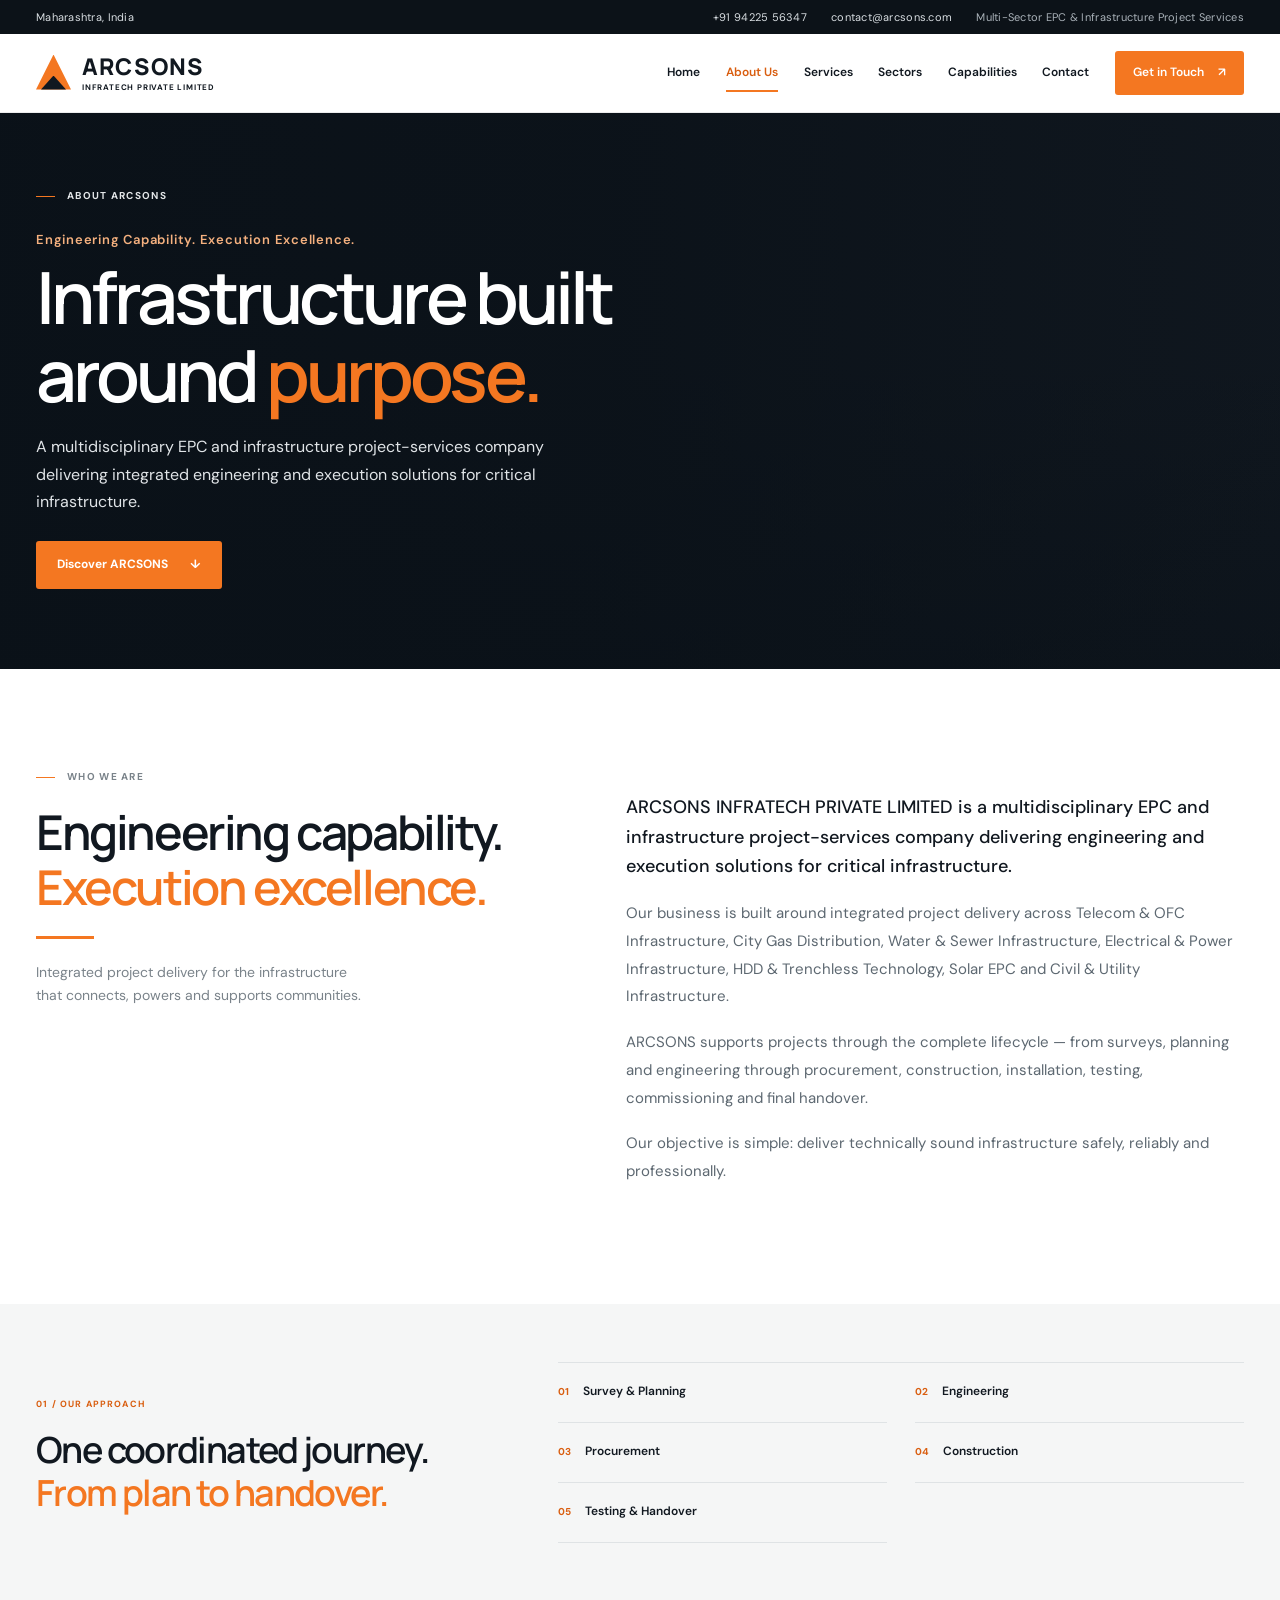
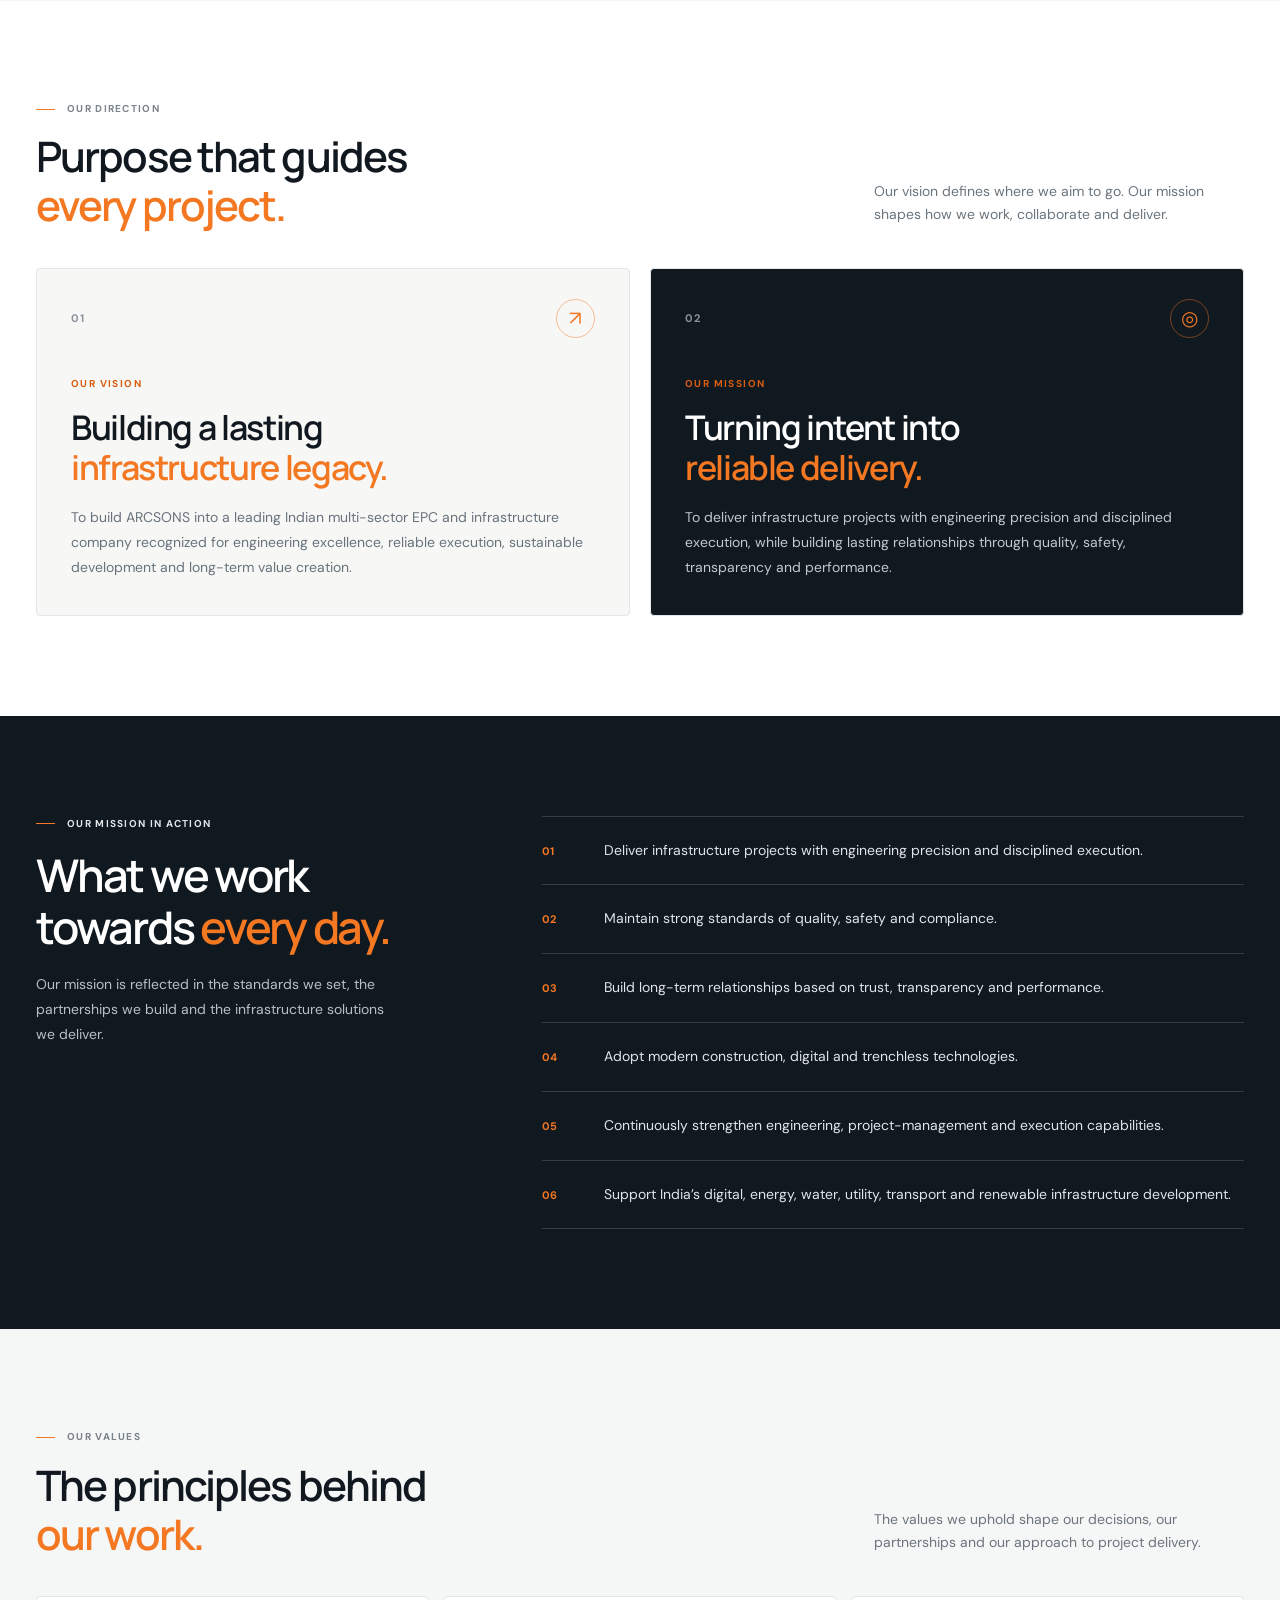
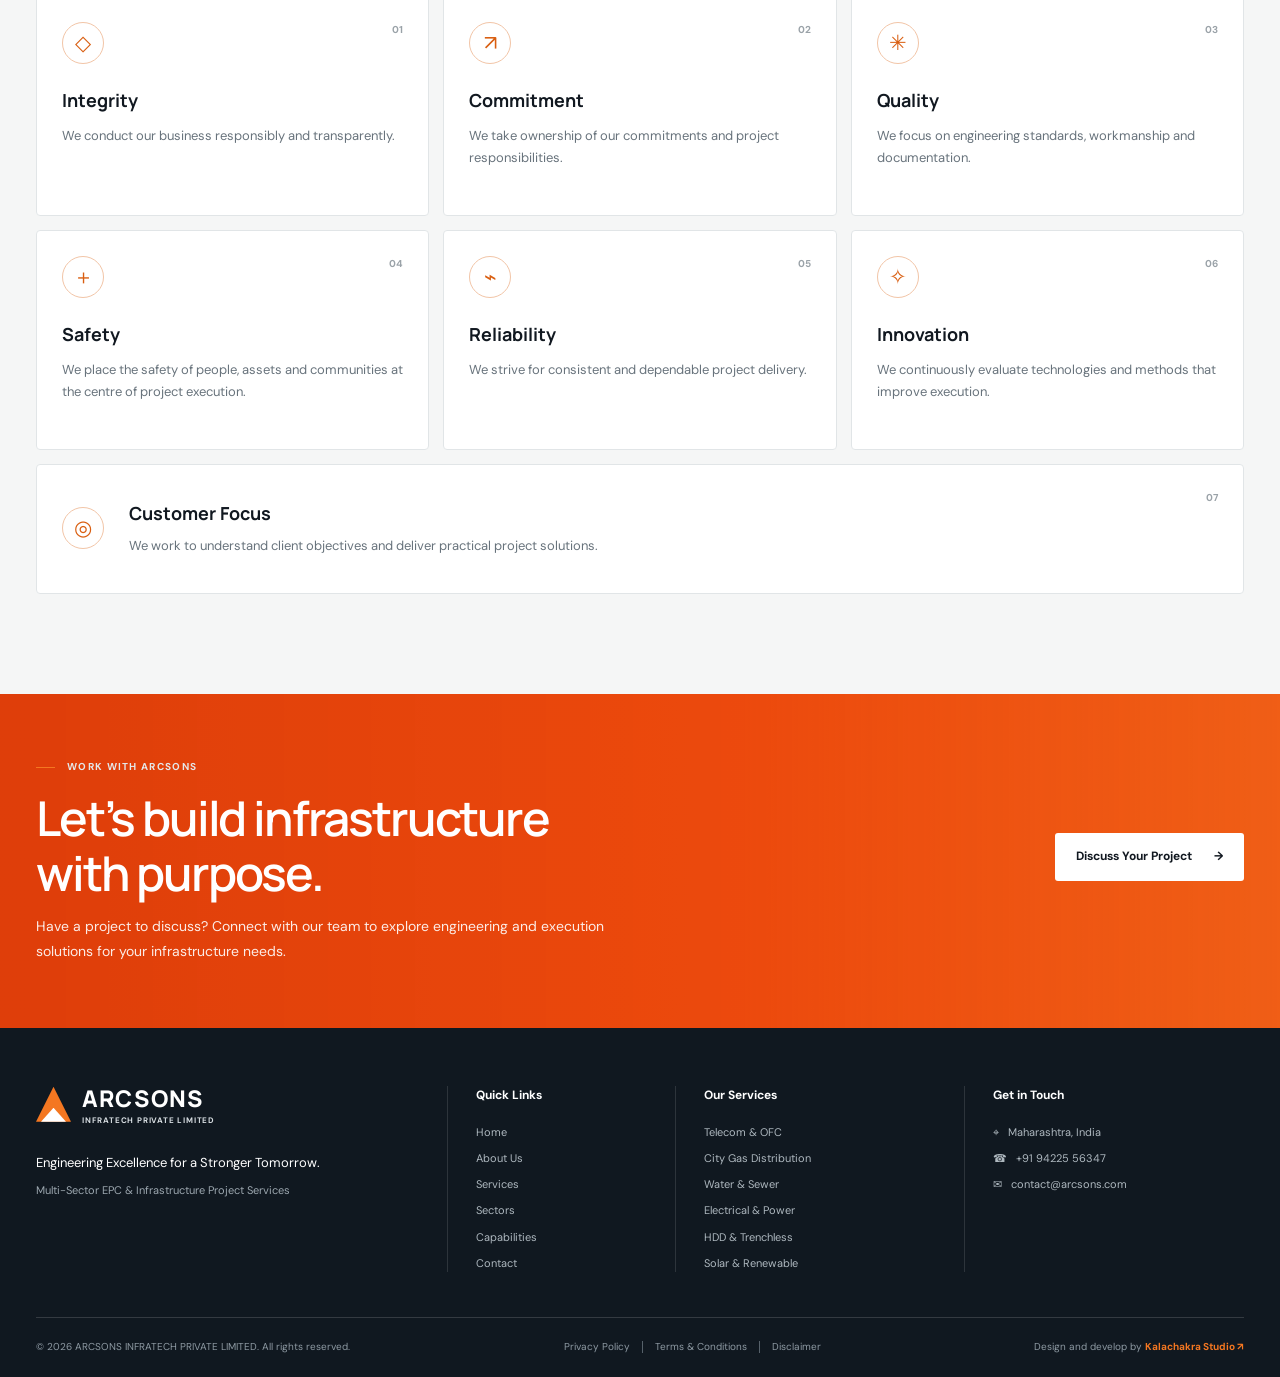
==== html/about.html @ 155be077 "Update about.html" ====
<!DOCTYPE html>
<html lang="en">
<head>
  <meta charset="UTF-8" />
  <meta name="viewport" content="width=device-width, initial-scale=1.0" />
  <meta name="theme-color" content="#101820" />
  <meta name="description" content="Learn about ARCSONS Infratech, our vision, mission and values." />
  <title>About Us | ARCSONS Infratech</title>

  <link rel="preconnect" href="https://fonts.googleapis.com" />
  <link rel="preconnect" href="https://fonts.gstatic.com" crossorigin />
  <link href="https://fonts.googleapis.com/css2?family=DM+Sans:wght@400;500;600;700&family=Manrope:wght@400;500;600;700;800&display=swap" rel="stylesheet" />

  <!-- Reuse your existing homepage stylesheet -->
  <link rel="stylesheet" href="../css/style.css" />
  <!-- About page styling -->
  <link rel="stylesheet" href="../css/about.css" />
</head>

<body>
  <!-- TOPBAR: same as homepage -->
  <div class="topbar">
    <div class="container topbar-inner">
      <span>Maharashtra, India</span>
      <div class="topbar-contact">
        <a href="tel:+919422556347">+91 94225 56347</a>
        <a href="mailto:contact@arcsons.com">contact@arcsons.com</a>
      </div>
      <span class="topbar-tag">Multi-Sector EPC &amp; Infrastructure Project Services</span>
    </div>
  </div>

  <!-- NAVBAR: same structure and classes as homepage -->
  <header class="site-header">
    <div class="container nav-wrap">
      <a class="brand" href="index.html" aria-label="ARCSONS Infratech home">
        <span class="brand-mark" aria-hidden="true"><i></i><b></b></span>
        <span class="brand-copy">
          <strong>ARCSONS</strong>
          <small>INFRATECH PRIVATE LIMITED</small>
        </span>
      </a>

      <button class="menu-toggle" id="menuToggle"
        aria-label="Open navigation" aria-expanded="false">
        <span></span><span></span><span></span>
      </button>

      <nav class="main-nav" id="mainNav" aria-label="Main navigation">
        <a class="nav-link" href="index.html#home">Home</a>
        <a class="nav-link active" href="about.html" aria-current="page">About Us</a>
        <a class="nav-link" href="html/services.html">Services</a>
        <a class="nav-link" href="index.html#sectors">Sectors</a>
        <a class="nav-link" href="index.html#lifecycle">Capabilities</a>
        <a class="nav-link" href="index.html#contact">Contact</a>
        <a class="nav-cta" href="index.html#contact">Get in Touch <span>↗</span></a>
      </nav>
    </div>
  </header>

  <main>
    <!-- ABOUT PAGE HERO -->
    <section class="about-hero">
      <div class="about-hero-image" aria-hidden="true"></div>
      <div class="about-hero-overlay" aria-hidden="true"></div>

      <div class="container about-hero-content reveal">
        <div class="eyebrow eyebrow-light"><span></span> ABOUT ARCSONS</div>
        <p class="about-hero-kicker">Engineering Capability. Execution Excellence.</p>
        <h1>Infrastructure built<br />around <em>purpose.</em></h1>
        <p class="about-hero-description">
          A multidisciplinary EPC and infrastructure project-services company
          delivering integrated engineering and execution solutions for critical infrastructure.
        </p>
        <a class="button button-orange" href="#our-story">
          Discover ARCSONS <span>↓</span>
        </a>
      </div>

    
    </section>

    <!-- ABOUT ARCSONS -->
    <section class="about-intro section-pad" id="our-story">
      <div class="container about-intro-grid">
        <div class="about-intro-heading reveal">
          <div class="eyebrow"><span></span> WHO WE ARE</div>
          <h2>Engineering capability.<br /><em>Execution excellence.</em></h2>
          <div class="about-heading-rule"></div>
          <p class="about-intro-note">
            Integrated project delivery for the infrastructure that connects,
            powers and supports communities.
          </p>
        </div>

        <div class="about-intro-copy reveal">
          <p>
            ARCSONS INFRATECH PRIVATE LIMITED is a multidisciplinary EPC and
            infrastructure project-services company delivering engineering and
            execution solutions for critical infrastructure.
          </p>
          <p>
            Our business is built around integrated project delivery across
            Telecom &amp; OFC Infrastructure, City Gas Distribution, Water &amp;
            Sewer Infrastructure, Electrical &amp; Power Infrastructure,
            HDD &amp; Trenchless Technology, Solar EPC and Civil &amp; Utility Infrastructure.
          </p>
          <p>
            ARCSONS supports projects through the complete lifecycle — from
            surveys, planning and engineering through procurement, construction,
            installation, testing, commissioning and final handover.
          </p>
          <p>
            Our objective is simple: deliver technically sound infrastructure
            safely, reliably and professionally.
          </p>
        </div>
      </div>
    </section>

    <!-- PROJECT LIFECYCLE STRIP -->
    <section class="about-lifecycle">
      <div class="container about-lifecycle-inner">
        <div class="about-lifecycle-title reveal">
          <span class="about-section-index">01 / OUR APPROACH</span>
          <h2>One coordinated journey.<br /><em>From plan to handover.</em></h2>
        </div>

        <div class="about-lifecycle-steps reveal">
          <div><span>01</span><strong>Survey &amp; Planning</strong></div>
          <div><span>02</span><strong>Engineering</strong></div>
          <div><span>03</span><strong>Procurement</strong></div>
          <div><span>04</span><strong>Construction</strong></div>
          <div><span>05</span><strong>Testing &amp; Handover</strong></div>
        </div>
      </div>
    </section>

    <!-- VISION AND MISSION -->
    <section class="vision-mission section-pad">
      <div class="container">
        <div class="section-heading about-section-heading reveal">
          <div>
            <div class="eyebrow"><span></span> OUR DIRECTION</div>
            <h2>Purpose that guides<br /><em>every project.</em></h2>
          </div>
          <p>
            Our vision defines where we aim to go. Our mission shapes how we
            work, collaborate and deliver.
          </p>
        </div>

        <div class="vision-mission-grid">
          <article class="vm-card vm-vision reveal">
            <div class="vm-card-top">
              <span class="vm-number">01</span>
              <span class="vm-symbol" aria-hidden="true">↗</span>
            </div>
            <span class="vm-label">OUR VISION</span>
            <h3>Building a lasting<br /><em>infrastructure legacy.</em></h3>
            <p>
              To build ARCSONS into a leading Indian multi-sector EPC and
              infrastructure company recognized for engineering excellence,
              reliable execution, sustainable development and long-term value creation.
            </p>
          </article>

          <article class="vm-card vm-mission reveal">
            <div class="vm-card-top">
              <span class="vm-number">02</span>
              <span class="vm-symbol" aria-hidden="true">◎</span>
            </div>
            <span class="vm-label">OUR MISSION</span>
            <h3>Turning intent into<br /><em>reliable delivery.</em></h3>
            <p>
              To deliver infrastructure projects with engineering precision
              and disciplined execution, while building lasting relationships
              through quality, safety, transparency and performance.
            </p>
          </article>
        </div>
      </div>
    </section>

    <!-- MISSION IN ACTION -->
    <section class="mission-principles section-pad">
      <div class="container mission-principles-grid">
        <div class="mission-principles-intro reveal">
          <div class="eyebrow eyebrow-light"><span></span> OUR MISSION IN ACTION</div>
          <h2>What we work<br />towards <em>every day.</em></h2>
          <p>
            Our mission is reflected in the standards we set, the partnerships
            we build and the infrastructure solutions we deliver.
          </p>
        </div>

        <div class="mission-list">
          <article class="mission-item reveal">
            <span>01</span>
            <p>Deliver infrastructure projects with engineering precision and disciplined execution.</p>
          </article>
          <article class="mission-item reveal">
            <span>02</span>
            <p>Maintain strong standards of quality, safety and compliance.</p>
          </article>
          <article class="mission-item reveal">
            <span>03</span>
            <p>Build long-term relationships based on trust, transparency and performance.</p>
          </article>
          <article class="mission-item reveal">
            <span>04</span>
            <p>Adopt modern construction, digital and trenchless technologies.</p>
          </article>
          <article class="mission-item reveal">
            <span>05</span>
            <p>Continuously strengthen engineering, project-management and execution capabilities.</p>
          </article>
          <article class="mission-item reveal">
            <span>06</span>
            <p>Support India’s digital, energy, water, utility, transport and renewable infrastructure development.</p>
          </article>
        </div>
      </div>
    </section>

    <!-- VALUES -->
    <section class="values-section section-pad">
      <div class="container">
        <div class="section-heading about-section-heading reveal">
          <div>
            <div class="eyebrow"><span></span> OUR VALUES</div>
            <h2>The principles behind<br /><em>our work.</em></h2>
          </div>
          <p>
            The values we uphold shape our decisions, our partnerships and
            our approach to project delivery.
          </p>
        </div>

        <div class="values-grid">
          <article class="value-card reveal">
            <span class="value-index">01</span>
            <span class="value-icon" aria-hidden="true">◇</span>
            <h3>Integrity</h3>
            <p>We conduct our business responsibly and transparently.</p>
          </article>

          <article class="value-card reveal">
            <span class="value-index">02</span>
            <span class="value-icon" aria-hidden="true">↗</span>
            <h3>Commitment</h3>
            <p>We take ownership of our commitments and project responsibilities.</p>
          </article>

          <article class="value-card reveal">
            <span class="value-index">03</span>
            <span class="value-icon" aria-hidden="true">✳</span>
            <h3>Quality</h3>
            <p>We focus on engineering standards, workmanship and documentation.</p>
          </article>

          <article class="value-card reveal">
            <span class="value-index">04</span>
            <span class="value-icon" aria-hidden="true">＋</span>
            <h3>Safety</h3>
            <p>We place the safety of people, assets and communities at the centre of project execution.</p>
          </article>

          <article class="value-card reveal">
            <span class="value-index">05</span>
            <span class="value-icon" aria-hidden="true">⌁</span>
            <h3>Reliability</h3>
            <p>We strive for consistent and dependable project delivery.</p>
          </article>

          <article class="value-card reveal">
            <span class="value-index">06</span>
            <span class="value-icon" aria-hidden="true">✧</span>
            <h3>Innovation</h3>
            <p>We continuously evaluate technologies and methods that improve execution.</p>
          </article>

          <article class="value-card value-card-wide reveal">
            <span class="value-index">07</span>
            <span class="value-icon" aria-hidden="true">◎</span>
            <div>
              <h3>Customer Focus</h3>
              <p>We work to understand client objectives and deliver practical project solutions.</p>
            </div>
          </article>
        </div>
      </div>
    </section>

    <!-- CLOSING CTA -->
    <section class="about-cta">
      <div class="about-cta-image" aria-hidden="true"></div>
      <div class="container about-cta-inner reveal">
        <div>
          <div class="eyebrow eyebrow-light"><span></span> WORK WITH ARCSONS</div>
          <h2>Let’s build infrastructure<br />with <em>purpose.</em></h2>
          <p>
            Have a project to discuss? Connect with our team to explore
            engineering and execution solutions for your infrastructure needs.
          </p>
        </div>
        <a class="button button-white" href="index.html#contact">
          Discuss Your Project <span>→</span>
        </a>
      </div>
    </section>
  </main>

  <!-- FOOTER: same structure as homepage -->
  <footer class="site-footer">
    <div class="container footer-main">
      <div class="footer-brand">
        <a class="brand brand-light" href="index.html">
          <span class="brand-mark" aria-hidden="true"><i></i><b></b></span>
          <span class="brand-copy">
            <strong>ARCSONS</strong>
            <small>INFRATECH PRIVATE LIMITED</small>
          </span>
        </a>
        <p>Engineering Excellence for a Stronger Tomorrow.</p>
        <small>Multi-Sector EPC &amp; Infrastructure Project Services</small>
      </div>

      <div class="footer-column">
        <h3>Quick Links</h3>
        <a href="index.html#home">Home</a>
        <a href="about.html">About Us</a>
        <a href="html/services.html">Services</a>
        <a href="index.html#sectors">Sectors</a>
        <a href="index.html#lifecycle">Capabilities</a>
        <a href="index.html#contact">Contact</a>
      </div>

      <div class="footer-column">
        <h3>Our Services</h3>
        <a href="index.html#services">Telecom &amp; OFC</a>
        <a href="index.html#services">City Gas Distribution</a>
        <a href="index.html#services">Water &amp; Sewer</a>
        <a href="index.html#services">Electrical &amp; Power</a>
        <a href="index.html#services">HDD &amp; Trenchless</a>
        <a href="index.html#services">Solar &amp; Renewable</a>
      </div>

      <div class="footer-column footer-contact">
        <h3>Get in Touch</h3>
        <span>⌖ &nbsp; Maharashtra, India</span>
        <a href="tel:+919422556347">☎ &nbsp; +91 94225 56347</a>
        <a href="mailto:contact@arcsons.com">✉ &nbsp; contact@arcsons.com</a>
      </div>
    </div>

    <div class="container footer-bottom">
      <span>© <span id="currentYear"></span> ARCSONS INFRATECH PRIVATE LIMITED. All rights reserved.</span>
      <div>
        <a href="#">Privacy Policy</a><i></i>
        <a href="#">Terms &amp; Conditions</a><i></i>
        <a href="#">Disclaimer</a>
      </div>
      <span class="credit">
        Design and develop by
        <a href="https://kalachakrastudio.in" target="_blank" rel="noopener noreferrer">
          Kalachakra Studio ↗
        </a>
      </span>
    </div>
  </footer>

  <script src="../js/about.js"></script>
</body>
</html>
---- css/style.css ----
:root {
  --ink: #111820;
  --ink-soft: #202a33;
  --orange: #f47721;
  --orange-dark: #d95e10;
  --paper: #ffffff;
  --paper-soft: #f5f6f6;
  --muted: #68727b;
  --line: #e3e6e8;
  --max-width: 1220px;
  --serif: Georgia, "Times New Roman", serif;
}

* {
  box-sizing: border-box;
}

html {
  scroll-behavior: smooth;
  scroll-padding-top: 90px;
}

body {
  margin: 0;
  color: var(--ink);
  background: var(--paper);
  font-family: "DM Sans", sans-serif;
  font-size: 15px;
  line-height: 1.65;
}

img {
  display: block;
  max-width: 100%;
}

a {
  color: inherit;
  text-decoration: none;
}

button,
a {
  -webkit-tap-highlight-color: transparent;
}

.container {
  width: min(var(--max-width), calc(100% - 72px));
  margin-inline: auto;
}

.section-pad {
  padding: 100px 0;
}

.topbar {
  background: #0c1218;
  color: #d9dee2;
  font-size: 11px;
  letter-spacing: 0.025em;
}

.topbar-inner,
.topbar-contact {
  display: flex;
  align-items: center;
  gap: 24px;
}

.topbar-inner {
  min-height: 34px;
  justify-content: space-between;
}

.topbar-contact {
  margin-left: auto;
}

.topbar-contact a {
  transition: color 0.2s ease;
}

.topbar-contact a:hover {
  color: var(--orange);
}

.topbar-tag {
  color: #aab2b9;
}

.site-header {
  position: sticky;
  top: 0;
  z-index: 100;
  background: rgba(255, 255, 255, 0.97);
  border-bottom: 1px solid rgba(17, 24, 32, 0.08);
  backdrop-filter: blur(14px);
}

.nav-wrap {
  min-height: 78px;
  display: flex;
  align-items: center;
  justify-content: space-between;
  gap: 28px;
}

.brand {
  display: inline-flex;
  align-items: center;
  gap: 11px;
  flex-shrink: 0;
}

.brand-mark {
  position: relative;
  display: inline-block;
  width: 35px;
  height: 37px;
}

.brand-mark i {
  position: absolute;
  inset: 0 0 2px;
  background: var(--orange);
  clip-path: polygon(50% 0, 100% 100%, 0 100%);
}

.brand-mark b {
  position: absolute;
  left: 5px;
  bottom: 2px;
  width: 25px;
  height: 14px;
  background: var(--ink);
  clip-path: polygon(0 100%, 50% 0, 100% 100%);
}

.brand-copy {
  display: flex;
  flex-direction: column;
  line-height: 1.1;
}

.brand-copy strong {
  font-family: "Manrope", sans-serif;
  font-size: 23px;
  font-weight: 800;
  letter-spacing: 0.06em;
}

.brand-copy small {
  margin-top: 4px;
  font-size: 8px;
  font-weight: 700;
  letter-spacing: 0.1em;
}

.main-nav {
  display: flex;
  align-items: center;
  gap: clamp(13px, 2vw, 29px);
  font-size: 12px;
  font-weight: 600;
}

.nav-link {
  position: relative;
  padding: 28px 0;
  white-space: nowrap;
}

.nav-link::after {
  position: absolute;
  right: 0;
  bottom: 19px;
  left: 0;
  height: 2px;
  background: var(--orange);
  content: "";
  transform: scaleX(0);
  transform-origin: left;
  transition: transform 0.2s ease;
}

.nav-link:hover::after,
.nav-link.active::after {
  transform: scaleX(1);
}

.nav-link.active {
  color: var(--orange-dark);
}

.nav-cta {
  display: inline-flex;
  align-items: center;
  gap: 14px;
  padding: 12px 18px;
  border-radius: 3px;
  background: var(--orange);
  color: #fff;
  white-space: nowrap;
  transition: background 0.2s ease, transform 0.2s ease;
}

.nav-cta:hover,
.button-orange:hover {
  background: var(--orange-dark);
  transform: translateY(-2px);
}

.menu-toggle {
  display: none;
  border: 0;
  padding: 8px;
  background: transparent;
  cursor: pointer;
}

.menu-toggle span {
  display: block;
  width: 24px;
  height: 2px;
  margin: 5px 0;
  background: var(--ink);
  transition: transform 0.2s ease, opacity 0.2s ease;
}

/* Hero */
.hero {
  position: relative;
  min-height: 620px;
  display: flex;
  align-items: center;
  overflow: hidden;
  background: #111820;
  color: #fff;
}

.hero-image,
.hero-shade {
  position: absolute;
  inset: 0;
}

.hero-image {
  background-image: url("https://images.unsplash.com/photo-1504917595217-d4dc5ebe6122?auto=format&fit=crop&w=2000&q=90");
  background-position: center 48%;
  background-size: cover;
  transform: scale(1.02);
}

.hero-shade {
  background:
    linear-gradient(90deg, rgba(10, 17, 24, 0.97) 0%, rgba(10, 17, 24, 0.88) 30%, rgba(10, 17, 24, 0.32) 67%, rgba(10, 17, 24, 0.08) 100%),
    linear-gradient(0deg, rgba(10, 17, 24, 0.5), transparent 48%);
}

.hero-content {
  position: relative;
  z-index: 1;
  padding-top: 72px;
  padding-bottom: 55px;
}

.eyebrow {
  display: flex;
  align-items: center;
  gap: 12px;
  color: #7a838a;
  font-size: 10px;
  font-weight: 700;
  letter-spacing: 0.13em;
}

.eyebrow > span {
  display: inline-block;
  width: 19px;
  height: 1px;
  background: var(--orange);
}

.eyebrow-light {
  color: #e4e7e9;
}

.hero h1 {
  max-width: 720px;
  margin: 22px 0 18px;
  font-family: "Manrope", sans-serif;
  font-size: clamp(43px, 5.3vw, 76px);
  font-weight: 600;
  letter-spacing: -0.055em;
  line-height: 1.06;
}

h1 em,
h2 em {
  color: var(--orange);
  font-style: normal;
}

.hero-lead {
  max-width: 470px;
  margin: 0;
  color: #f0f2f3;
  font-size: clamp(17px, 1.7vw, 21px);
  line-height: 1.45;
}

.hero-services {
  max-width: 560px;
  margin: 20px 0 0;
  color: #d3d8dc;
  font-size: 12px;
  line-height: 1.8;
}

.hero-services b {
  padding: 0 5px;
  color: var(--orange);
}

.hero-actions {
  display: flex;
  flex-wrap: wrap;
  gap: 14px;
  margin-top: 30px;
}

.button {
  display: inline-flex;
  min-height: 48px;
  align-items: center;
  justify-content: center;
  gap: 22px;
  padding: 0 20px;
  border: 1px solid transparent;
  border-radius: 3px;
  font-size: 12px;
  font-weight: 700;
  transition: transform 0.2s ease, background 0.2s ease, border-color 0.2s ease;
}

.button-orange {
  background: var(--orange);
  color: #fff;
}

.button-outline-light {
  border-color: rgba(255, 255, 255, 0.65);
  color: #fff;
}

.button-outline-light:hover {
  border-color: var(--orange);
  background: rgba(255, 255, 255, 0.08);
}

.scroll-cue {
  display: inline-flex;
  align-items: center;
  gap: 12px;
  margin-top: 60px;
  color: #dfe3e6;
  font-size: 12px;
}

.scroll-arrow {
  color: var(--orange);
  font-size: 22px;
}

.hero-side-note {
  position: absolute;
  top: 17%;
  right: max(36px, calc((100vw - var(--max-width)) / 2));
  z-index: 1;
  display: flex;
  flex-direction: column;
  color: rgba(255, 255, 255, 0.8);
  font-size: 9px;
  letter-spacing: 0.13em;
}

.hero-index {
  position: absolute;
  right: max(36px, calc((100vw - var(--max-width)) / 2));
  bottom: 45px;
  z-index: 1;
  display: flex;
  align-items: center;
  gap: 12px;
  color: #fff;
  font-size: 10px;
}

.hero-index i {
  display: block;
  width: 1px;
  height: 38px;
  background: var(--orange);
}

/* About */
.about {
  background: #fff;
}

.about-grid {
  display: grid;
  grid-template-columns: 0.9fr 1.1fr;
  align-items: center;
  gap: 80px;
}

.about-copy h2,
.section-heading h2,
.lifecycle h2,
.trust h2 {
  margin: 15px 0 16px;
  font-family: "Manrope", sans-serif;
  font-size: clamp(30px, 3vw, 43px);
  font-weight: 600;
  letter-spacing: -0.045em;
  line-height: 1.16;
}

.about-copy p,
.trust-copy p {
  color: #5d6871;
  font-size: 14px;
}

.about-copy p + p {
  margin-top: 14px;
}

.text-link {
  display: inline-flex;
  align-items: center;
  gap: 12px;
  margin-top: 15px;
  color: var(--orange-dark);
  font-size: 12px;
  font-weight: 700;
}

.text-link span {
  transition: transform 0.2s ease;
}

.text-link:hover span {
  transform: translateX(4px);
}

.about-visual {
  position: relative;
  min-height: 390px;
}

.about-main-image {
  width: 66%;
  height: 365px;
  object-fit: cover;
  border-radius: 3px;
}

.expertise-card {
  position: absolute;
  top: 26px;
  right: 0;
  display: grid;
  gap: 20px;
  width: 44%;
  padding: 24px 22px;
  border: 1px solid #e5e7e8;
  border-radius: 4px;
  background: #fff;
  box-shadow: 0 15px 40px rgba(17, 24, 32, 0.08);
  font-size: 12px;
  font-weight: 600;
}

.expertise-card div {
  display: flex;
  align-items: center;
  gap: 12px;
}

.mini-icon {
  color: var(--orange);
  font-size: 19px;
}

.about-inset {
  position: absolute;
  right: -5px;
  bottom: 0;
  width: 53%;
  overflow: hidden;
  border: 5px solid #fff;
  border-radius: 3px;
  background: var(--ink);
  box-shadow: 0 12px 30px rgba(17, 24, 32, 0.13);
}

.about-inset img {
  width: 100%;
  height: 135px;
  object-fit: cover;
  opacity: 0.8;
}

.about-inset span {
  position: absolute;
  right: 14px;
  bottom: 12px;
  left: 14px;
  color: #fff;
  font-size: 12px;
  line-height: 1.4;
}

/* Services */
.services {
  background: var(--paper-soft);
}

.section-heading {
  display: flex;
  align-items: end;
  justify-content: space-between;
  gap: 30px;
  margin-bottom: 34px;
}

.section-heading h2 {
  margin-bottom: 0;
  font-size: clamp(27px, 2.7vw, 38px);
}

.section-heading h2 span {
  color: #66717a;
  font-weight: 400;
}

.section-heading > .text-link {
  flex-shrink: 0;
  margin-bottom: 5px;
}

.service-grid {
  display: grid;
  grid-template-columns: repeat(4, minmax(0, 1fr));
  gap: 18px;
}

.service-card {
  position: relative;
  min-height: 230px;
  padding: 25px 23px 22px;
  border: 1px solid #e1e5e7;
  border-radius: 4px;
  background: #fff;
  transition: border-color 0.25s ease, transform 0.25s ease, box-shadow 0.25s ease;
}

.service-card:hover {
  transform: translateY(-5px);
  border-color: rgba(244, 119, 33, 0.6);
  box-shadow: 0 16px 35px rgba(17, 24, 32, 0.07);
}

.service-icon {
  margin-bottom: 13px;
  color: var(--orange);
  font-size: 27px;
  line-height: 1;
}

.service-card > small {
  display: block;
  color: #929aa1;
  font-size: 9px;
  letter-spacing: 0.08em;
}

.service-card h3 {
  margin: 4px 0 10px;
  font-family: "Manrope", sans-serif;
  font-size: 16px;
  font-weight: 700;
  line-height: 1.35;
}

.service-card p {
  margin: 0 0 19px;
  color: #68737c;
  font-size: 12px;
  line-height: 1.65;
}

.service-card a {
  display: inline-flex;
  align-items: center;
  gap: 12px;
  color: var(--orange-dark);
  font-size: 11px;
  font-weight: 700;
}

/* Lifecycle */
.lifecycle {
  position: relative;
  overflow: hidden;
  background: #101820;
  color: #fff;
}

.lifecycle-bg {
  position: absolute;
  inset: 0;
  background:
    linear-gradient(90deg, rgba(12, 19, 26, 0.98), rgba(12, 19, 26, 0.85) 56%, rgba(12, 19, 26, 0.45)),
    url("https://images.unsplash.com/photo-1516937941344-00b4e0337589?auto=format&fit=crop&w=1800&q=85") center / cover;
  opacity: 0.9;
}

.lifecycle-content {
  position: relative;
}

.lifecycle-intro {
  display: flex;
  align-items: end;
  justify-content: space-between;
  gap: 50px;
}

.lifecycle h2 {
  margin-bottom: 10px;
  font-size: clamp(34px, 3.4vw, 48px);
}

.lifecycle-intro p {
  max-width: 590px;
  margin: 0;
  color: #c6cdd2;
  font-size: 14px;
}

.principles {
  display: flex;
  flex-direction: column;
  gap: 10px;
  padding-left: 25px;
  border-left: 2px solid var(--orange);
  color: #e7eaec;
  font-size: 11px;
  letter-spacing: 0.12em;
}

.timeline {
  display: flex;
  align-items: flex-start;
  justify-content: space-between;
  gap: 10px;
  margin-top: 55px;
}

.timeline-step {
  display: flex;
  min-width: 0;
  flex-direction: column;
  align-items: center;
  gap: 12px;
  text-align: center;
}

.timeline-step > span {
  display: grid;
  width: 43px;
  height: 43px;
  place-items: center;
  border: 1px solid var(--orange);
  border-radius: 50%;
  color: #fff;
  font-size: 20px;
}

.timeline-step small {
  color: #e1e5e8;
  font-size: 10px;
  white-space: nowrap;
}

.timeline > b {
  padding-top: 11px;
  color: var(--orange);
  font-size: 14px;
  font-weight: 400;
}

/* Sectors */
.sectors {
  background: #fff;
}

.sector-grid {
  display: grid;
  grid-template-columns: repeat(5, minmax(0, 1fr));
  gap: 16px;
}

.sector-card {
  position: relative;
  height: 185px;
  overflow: hidden;
  border-radius: 4px;
  background: #17212a;
}

.sector-card::after {
  position: absolute;
  inset: 0;
  background: linear-gradient(0deg, rgba(8, 14, 20, 0.88), transparent 65%);
  content: "";
}

.sector-card img {
  width: 100%;
  height: 100%;
  object-fit: cover;
  transition: transform 0.5s ease;
}

.sector-card:hover img {
  transform: scale(1.06);
}

.sector-card > span {
  position: absolute;
  right: 14px;
  bottom: 13px;
  left: 14px;
  z-index: 1;
  display: flex;
  align-items: center;
  justify-content: space-between;
  gap: 8px;
  color: #fff;
  font-size: 12px;
  font-weight: 600;
}

.sector-card b {
  color: var(--orange);
}

.sector-tags {
  display: flex;
  flex-wrap: wrap;
  gap: 12px 30px;
  margin-top: 28px;
  color: #68737c;
  font-size: 12px;
}

.sector-tags span::before {
  margin-right: 9px;
  color: var(--orange);
  content: "✳";
}

/* Trust */
.trust {
  padding-top: 60px;
  background: #f5f6f6;
}

.trust-inner {
  display: grid;
  grid-template-columns: 0.9fr 1.15fr 0.9fr;
  align-items: center;
  gap: 45px;
}

.trust h2 {
  margin-top: 13px;
  font-size: clamp(29px, 2.8vw, 39px);
}

.trust-points {
  display: grid;
  grid-template-columns: repeat(2, minmax(0, 1fr));
  gap: 27px 24px;
}

.trust-points > div {
  display: grid;
  grid-template-columns: 34px 1fr;
  column-gap: 10px;
  align-items: start;
}

.trust-icon {
  grid-row: span 2;
  display: grid;
  width: 32px;
  height: 32px;
  place-items: center;
  border: 1px solid #f3c4a6;
  border-radius: 50%;
  color: var(--orange);
  font-size: 17px;
}

.trust-points strong {
  font-size: 12px;
}

.trust-points small {
  margin-top: 5px;
  color: #77818a;
  font-size: 11px;
  line-height: 1.5;
}

.trust-image {
  position: relative;
  height: 250px;
  overflow: hidden;
  border-radius: 4px;
  background: var(--ink);
}

.trust-image img {
  width: 100%;
  height: 100%;
  object-fit: cover;
}

.trust-image-caption {
  position: absolute;
  right: 0;
  bottom: 0;
  left: 0;
  padding: 40px 20px 18px;
  background: linear-gradient(transparent, rgba(8, 14, 20, 0.9));
  color: #fff;
  font-size: 14px;
  line-height: 1.4;
}

/* CTA */
.contact-cta {
  position: relative;
  overflow: hidden;
  background: var(--orange);
  color: #fff;
}

.cta-image {
  position: absolute;
  inset: 0;
  background:
    linear-gradient(90deg, rgba(226, 95, 17, 0.98), rgba(244, 119, 33, 0.92) 52%, rgba(244, 119, 33, 0.48)),
    url("https://images.unsplash.com/photo-1504917595217-d4dc5ebe6122?auto=format&fit=crop&w=1800&q=80") center / cover;
  mix-blend-mode: multiply;
  opacity: 0.85;
}

.cta-inner {
  position: relative;
  display: grid;
  grid-template-columns: 1.2fr 0.8fr;
  align-items: center;
  gap: 80px;
  padding-top: 65px;
  padding-bottom: 65px;
}

.cta-inner h2 {
  margin: 12px 0;
  font-family: "Manrope", sans-serif;
  font-size: clamp(32px, 3.5vw, 47px);
  font-weight: 600;
  letter-spacing: -0.045em;
  line-height: 1.13;
}

.cta-inner p {
  max-width: 620px;
  margin: 0;
  color: rgba(255, 255, 255, 0.9);
  font-size: 13px;
}

.cta-actions {
  display: flex;
  flex-direction: column;
  align-items: flex-start;
  gap: 12px;
  padding-left: 45px;
  border-left: 1px solid rgba(255, 255, 255, 0.4);
  font-size: 12px;
}

.button-white {
  margin-bottom: 8px;
  background: #fff;
  color: var(--ink);
}

.button-white:hover {
  transform: translateY(-2px);
  background: #f4f4f4;
}

/* Footer */
.site-footer {
  background: #101820;
  color: #d9dfe3;
}

.footer-main {
  display: grid;
  grid-template-columns: 1.5fr 0.75fr 1fr 1.15fr;
  gap: 45px;
  padding-top: 58px;
  padding-bottom: 45px;
}

.brand-light .brand-copy strong {
  color: #fff;
}

.brand-light .brand-mark b {
  background: #fff;
}

.footer-brand p {
  margin: 20px 0 4px;
  color: #fff;
  font-size: 13px;
}

.footer-brand > small {
  color: #9da8b0;
  font-size: 11px;
}

.footer-column {
  display: flex;
  flex-direction: column;
  gap: 8px;
  padding-left: 28px;
  border-left: 1px solid rgba(255, 255, 255, 0.12);
  font-size: 11px;
}

.footer-column h3 {
  margin: 0 0 9px;
  color: #fff;
  font-size: 12px;
}

.footer-column a,
.footer-column > span {
  color: #aeb8bf;
  transition: color 0.2s ease;
}

.footer-column a:hover {
  color: var(--orange);
}

.social-links {
  display: flex;
  gap: 8px;
  margin-top: 9px;
}

.social-links a {
  display: grid;
  width: 28px;
  height: 28px;
  place-items: center;
  border: 1px solid rgba(255, 255, 255, 0.3);
  border-radius: 50%;
  color: #fff;
  font-size: 11px;
}

.footer-bottom {
  display: flex;
  flex-wrap: wrap;
  align-items: center;
  justify-content: space-between;
  gap: 16px 24px;
  min-height: 60px;
  border-top: 1px solid rgba(255, 255, 255, 0.15);
  color: #8e9aa3;
  font-size: 10px;
}

.footer-bottom > div {
  display: flex;
  flex-wrap: wrap;
  align-items: center;
  gap: 12px;
}

.footer-bottom > div i {
  width: 1px;
  height: 12px;
  background: #56616a;
}

.footer-bottom a:hover {
  color: #fff;
}

.credit a {
  color: var(--orange);
  font-weight: 700;
}

/* Reveal animation */
.reveal {
  opacity: 0;
  transform: translateY(18px);
  transition: opacity 0.65s ease, transform 0.65s ease;
}

.reveal.is-visible {
  opacity: 1;
  transform: translateY(0);
}

@media (prefers-reduced-motion: reduce) {
  html {
    scroll-behavior: auto;
  }

  *,
  *::before,
  *::after {
    animation-duration: 0.01ms !important;
    transition-duration: 0.01ms !important;
  }

  .reveal {
    opacity: 1;
    transform: none;
  }
}

/* Responsive */
@media (max-width: 1100px) {
  .container {
    width: min(var(--max-width), calc(100% - 48px));
  }

  .main-nav {
    gap: 15px;
    font-size: 11px;
  }

  .nav-cta {
    padding-inline: 13px;
  }

  .about-grid {
    gap: 45px;
  }

  .service-grid {
    grid-template-columns: repeat(3, minmax(0, 1fr));
  }

  .timeline {
    flex-wrap: wrap;
    justify-content: center;
    row-gap: 28px;
  }

  .timeline > b {
    display: none;
  }

  .timeline-step {
    width: 15%;
  }

  .trust-inner {
    grid-template-columns: 1fr 1.2fr;
  }

  .trust-image {
    grid-column: 1 / -1;
    height: 300px;
  }
}

@media (max-width: 820px) {
  .topbar-tag {
    display: none;
  }

  .nav-wrap {
    min-height: 72px;
  }

  .menu-toggle {
    display: block;
    margin-left: auto;
  }

  .main-nav {
    position: absolute;
    top: 100%;
    right: 0;
    left: 0;
    display: none;
    align-items: stretch;
    flex-direction: column;
    gap: 0;
    padding: 10px 24px 22px;
    border-bottom: 1px solid var(--line);
    background: #fff;
    box-shadow: 0 18px 25px rgba(17, 24, 32, 0.08);
  }

  .main-nav.open {
    display: flex;
  }

  .nav-link {
    padding: 12px 0;
    border-bottom: 1px solid #edf0f1;
  }

  .nav-link::after {
    display: none;
  }

  .nav-cta {
    align-self: flex-start;
    margin-top: 14px;
  }

  .hero {
    min-height: 590px;
  }

  .hero-side-note,
  .hero-index {
    display: none;
  }

  .about-grid {
    grid-template-columns: 1fr;
  }

  .about-visual {
    max-width: 620px;
    width: 100%;
    margin-inline: auto;
  }

  .section-heading {
    align-items: flex-start;
    flex-direction: column;
    gap: 10px;
  }

  .section-heading > .text-link {
    margin-top: 0;
  }

  .sector-grid {
    grid-template-columns: repeat(3, minmax(0, 1fr));
  }

  .trust-inner {
    grid-template-columns: 1fr;
  }

  .trust-image {
    grid-column: auto;
  }

  .cta-inner {
    grid-template-columns: 1fr;
    gap: 30px;
  }

  .cta-actions {
    padding-left: 0;
    border-left: 0;
  }

  .footer-main {
    grid-template-columns: repeat(2, minmax(0, 1fr));
  }

  .footer-column {
    padding-left: 20px;
  }
}

@media (max-width: 560px) {
  body {
    font-size: 14px;
  }

  .container {
    width: calc(100% - 36px);
  }

  .section-pad {
    padding: 68px 0;
  }

  .topbar-inner {
    min-height: 32px;
  }

  .topbar-contact {
    gap: 12px;
    font-size: 10px;
  }

  .brand-mark {
    width: 30px;
    height: 32px;
  }

  .brand-copy strong {
    font-size: 20px;
  }

  .brand-copy small {
    font-size: 7px;
  }

  .hero {
    min-height: 620px;
    align-items: flex-start;
  }

  .hero-image {
    background-position: 58% center;
  }

  .hero-shade {
    background:
      linear-gradient(90deg, rgba(10, 17, 24, 0.94), rgba(10, 17, 24, 0.55)),
      linear-gradient(0deg, rgba(10, 17, 24, 0.65), transparent 70%);
  }

  .hero-content {
    padding-top: 68px;
    padding-bottom: 35px;
  }

  .eyebrow {
    font-size: 9px;
    letter-spacing: 0.1em;
  }

  .hero h1 {
    margin-top: 20px;
    font-size: clamp(40px, 11vw, 57px);
  }

  .hero-lead {
    max-width: 350px;
    font-size: 17px;
  }

  .hero-services {
    max-width: 340px;
    font-size: 11px;
  }

  .hero-actions {
    align-items: stretch;
    flex-direction: column;
    max-width: 270px;
  }

  .button {
    justify-content: space-between;
  }

  .scroll-cue {
    margin-top: 38px;
  }

  .about-copy h2,
  .section-heading h2,
  .lifecycle h2,
  .trust h2 {
    font-size: 30px;
  }

  .about-visual {
    min-height: 315px;
  }

  .about-main-image {
    width: 76%;
    height: 285px;
  }

  .expertise-card {
    top: 16px;
    width: 48%;
    gap: 13px;
    padding: 16px 12px;
    font-size: 10px;
  }

  .expertise-card div {
    gap: 7px;
  }

  .about-inset {
    right: -2px;
    width: 54%;
  }

  .about-inset img {
    height: 100px;
  }

  .service-grid {
    grid-template-columns: 1fr;
    gap: 12px;
  }

  .service-card {
    min-height: auto;
    padding: 22px;
  }

  .service-card h3 br {
    display: none;
  }

  .lifecycle-intro {
    align-items: flex-start;
    flex-direction: column;
    gap: 25px;
  }

  .principles {
    flex-direction: row;
    flex-wrap: wrap;
    padding-left: 14px;
    font-size: 9px;
  }

  .timeline {
    justify-content: flex-start;
    gap: 22px 12px;
    margin-top: 35px;
  }

  .timeline-step {
    width: calc(25% - 10px);
  }

  .timeline-step > span {
    width: 38px;
    height: 38px;
  }

  .timeline-step small {
    font-size: 9px;
    white-space: normal;
  }

  .sector-grid {
    grid-template-columns: repeat(2, minmax(0, 1fr));
    gap: 12px;
  }

  .sector-card {
    height: 150px;
  }

  .sector-card > span {
    right: 10px;
    left: 10px;
    font-size: 11px;
  }

  .sector-tags {
    gap: 10px 18px;
    font-size: 11px;
  }

  .trust-points {
    gap: 22px 14px;
  }

  .trust-points > div {
    grid-template-columns: 29px 1fr;
    column-gap: 8px;
  }

  .trust-icon {
    width: 28px;
    height: 28px;
  }

  .trust-points strong {
    font-size: 11px;
  }

  .trust-points small {
    font-size: 10px;
  }

  .trust-image {
    height: 220px;
  }

  .cta-inner {
    padding-top: 52px;
    padding-bottom: 52px;
  }

  .cta-inner h2 {
    font-size: 34px;
  }

  .footer-main {
    grid-template-columns: 1fr 1fr;
    gap: 30px 20px;
    padding-top: 45px;
    padding-bottom: 35px;
  }

  .footer-brand {
    grid-column: 1 / -1;
  }

  .footer-column {
    padding-left: 14px;
  }

  .footer-contact {
    grid-column: 1 / -1;
  }

  .footer-bottom {
    align-items: flex-start;
    flex-direction: column;
    padding-top: 18px;
    padding-bottom: 20px;
  }

  .footer-bottom > div {
    gap: 8px;
  }
}
---- css/about.css ----
/* ABOUT PAGE HERO */    
.about-hero {
  position: relative;
  min-height: 520px;
  display: flex;
  align-items: center;
  overflow: hidden;
  background: var(--ink);
  color: #fff;
}

.about-hero-image,
.about-hero-overlay {
  position: absolute;
  inset: 0;
}

.about-hero-image {
  background:
    url("https://images.unsplash.com/photo-1504917595217-d4dc5ebe6122?auto=format&fit=crop&w=2000&q=90")
    center 48% / cover;
  transform: scale(1.02);
}

.about-hero-overlay {
  background:
    linear-gradient(90deg, rgba(10, 17, 24, 0.96) 0%, rgba(10, 17, 24, 0.78) 48%, rgba(10, 17, 24, 0.2) 100%),
    linear-gradient(0deg, rgba(10, 17, 24, 0.5), transparent 55%);
}

.about-hero-content {
  position: relative;
  z-index: 1;
  padding-top: 75px;
  padding-bottom: 80px;
}

.about-hero-kicker {
  margin: 24px 0 8px;
  color: #f5b17f;
  font-size: 13px;
  font-weight: 600;
  letter-spacing: 0.06em;
}

.about-hero h1 {
  margin: 0;
  font-family: "Manrope", sans-serif;
  font-size: clamp(42px, 6vw, 72px);
  font-weight: 600;
  letter-spacing: -0.055em;
  line-height: 1.08;
}

.about-hero h1 em,
.about-intro h2 em,
.about-lifecycle h2 em,
.about-section-heading h2 em,
.vm-card h3 em,
.mission-principles h2 em,
.about-cta h2 em {
  color: var(--orange);
  font-style: normal;
}

.about-hero-description {
  max-width: 560px;
  margin: 20px 0 26px;
  color: #e0e4e7;
  font-size: 16px;
  line-height: 1.7;
}

.about-hero-bottom {
  position: absolute;
  right: 0;
  bottom: 0;
  left: 0;
  z-index: 1;
  display: flex;
  justify-content: space-between;
  gap: 20px;
  padding: 17px max(36px, calc((100vw - var(--max-width)) / 2));
  border-top: 1px solid rgba(255, 255, 255, 0.2);
  color: #d7dde1;
  font-size: 9px;
  font-weight: 700;
  letter-spacing: 0.13em;
}

/* INTRO */
.about-intro {
  background: #fff;
}

.about-intro-grid {
  display: grid;
  grid-template-columns: 0.9fr 1.1fr;
  gap: 85px;
}

.about-intro-heading h2 {
  margin: 18px 0 22px;
  font-family: "Manrope", sans-serif;
  font-size: clamp(32px, 3.8vw, 48px);
  font-weight: 600;
  letter-spacing: -0.05em;
  line-height: 1.15;
}

.about-heading-rule {
  width: 58px;
  height: 3px;
  background: var(--orange);
}

.about-intro-note {
  max-width: 330px;
  margin: 22px 0 0;
  color: #7a838a;
  font-size: 14px;
}

.about-intro-copy {
  padding-top: 24px;
}

.about-intro-copy p {
  margin: 0 0 18px;
  color: #5d6871;
  font-size: 15px;
  line-height: 1.85;
}

.about-intro-copy p:first-child {
  color: var(--ink);
  font-size: 18px;
  font-weight: 500;
  line-height: 1.65;
}

/* LIFECYCLE STRIP */
.about-lifecycle {
  padding: 58px 0;
  background: #f5f6f6;
}

.about-lifecycle-inner {
  display: grid;
  grid-template-columns: 0.8fr 1.2fr;
  align-items: center;
  gap: 65px;
}

.about-section-index {
  color: var(--orange-dark);
  font-size: 9px;
  font-weight: 700;
  letter-spacing: 0.13em;
}

.about-lifecycle h2 {
  margin: 13px 0 0;
  font-family: "Manrope", sans-serif;
  font-size: clamp(26px, 3vw, 36px);
  font-weight: 600;
  letter-spacing: -0.045em;
  line-height: 1.2;
}

.about-lifecycle-steps {
  display: grid;
  grid-template-columns: repeat(2, minmax(0, 1fr));
  gap: 0 28px;
  border-top: 1px solid #dfe3e5;
}

.about-lifecycle-steps div {
  display: flex;
  align-items: center;
  gap: 14px;
  min-height: 60px;
  border-bottom: 1px solid #dfe3e5;
}

.about-lifecycle-steps span {
  color: var(--orange-dark);
  font-size: 10px;
  font-weight: 700;
}

.about-lifecycle-steps strong {
  font-size: 12px;
  font-weight: 600;
}

/* VISION & MISSION */
.vision-mission {
  background: #fff;
}

.about-section-heading {
  margin-bottom: 38px;
}

.about-section-heading h2 {
  margin: 15px 0 0;
  font-family: "Manrope", sans-serif;
  font-size: clamp(30px, 3.4vw, 42px);
  font-weight: 600;
  letter-spacing: -0.045em;
  line-height: 1.16;
}

.about-section-heading > p {
  max-width: 370px;
  margin: 0 0 4px;
  color: #6b757d;
  font-size: 14px;
}

.vision-mission-grid {
  display: grid;
  grid-template-columns: repeat(2, minmax(0, 1fr));
  gap: 20px;
}

.vm-card {
  min-height: 340px;
  padding: 30px 34px 34px;
  border: 1px solid #e3e6e8;
  border-radius: 4px;
}

.vm-vision {
  background: #f7f7f6;
}

.vm-mission {
  background: #101820;
  color: #fff;
}

.vm-card-top {
  display: flex;
  align-items: center;
  justify-content: space-between;
  margin-bottom: 32px;
}

.vm-number {
  color: #89929a;
  font-size: 11px;
  font-weight: 700;
  letter-spacing: 0.1em;
}

.vm-symbol {
  display: grid;
  width: 39px;
  height: 39px;
  place-items: center;
  border: 1px solid rgba(244, 119, 33, 0.45);
  border-radius: 50%;
  color: var(--orange);
  font-size: 20px;
}

.vm-label {
  color: var(--orange-dark);
  font-size: 10px;
  font-weight: 700;
  letter-spacing: 0.14em;
}

.vm-card h3 {
  margin: 12px 0 17px;
  font-family: "Manrope", sans-serif;
  font-size: clamp(25px, 3vw, 34px);
  font-weight: 600;
  letter-spacing: -0.04em;
  line-height: 1.2;
}

.vm-card p {
  max-width: 520px;
  margin: 0;
  color: #68737c;
  font-size: 14px;
  line-height: 1.8;
}

.vm-mission p {
  color: #c1c9ce;
}

/* MISSION IN ACTION */
.mission-principles {
  background: #101820;
  color: #fff;
}

.mission-principles-grid {
  display: grid;
  grid-template-columns: 0.75fr 1.25fr;
  gap: 85px;
}

.mission-principles-intro {
  align-self: start;
  position: sticky;
  top: 115px;
}

.mission-principles h2 {
  margin: 18px 0 18px;
  font-family: "Manrope", sans-serif;
  font-size: clamp(31px, 3.8vw, 45px);
  font-weight: 600;
  letter-spacing: -0.05em;
  line-height: 1.15;
}

.mission-principles-intro > p {
  max-width: 350px;
  color: #b7c0c6;
  font-size: 14px;
  line-height: 1.8;
}

.mission-list {
  border-top: 1px solid rgba(255, 255, 255, 0.16);
}

.mission-item {
  display: grid;
  grid-template-columns: 44px 1fr;
  gap: 18px;
  align-items: start;
  padding: 22px 0;
  border-bottom: 1px solid rgba(255, 255, 255, 0.16);
}

.mission-item span {
  padding-top: 3px;
  color: var(--orange);
  font-size: 11px;
  font-weight: 700;
}

.mission-item p {
  margin: 0;
  color: #e1e5e8;
  font-size: 14px;
  line-height: 1.7;
}

/* VALUES */
.values-section {
  background: #f5f6f6;
}

.values-grid {
  display: grid;
  grid-template-columns: repeat(3, minmax(0, 1fr));
  gap: 14px;
}

.value-card {
  position: relative;
  min-height: 220px;
  padding: 25px 25px 28px;
  border: 1px solid #e1e5e7;
  border-radius: 4px;
  background: #fff;
  transition: transform 0.25s ease, border-color 0.25s ease;
}

.value-card:hover {
  transform: translateY(-4px);
  border-color: rgba(244, 119, 33, 0.6);
}

.value-index {
  position: absolute;
  top: 25px;
  right: 25px;
  color: #9aa2a8;
  font-size: 10px;
  font-weight: 700;
}

.value-icon {
  display: grid;
  width: 42px;
  height: 42px;
  margin-bottom: 22px;
  place-items: center;
  border: 1px solid #f2c5a7;
  border-radius: 50%;
  color: var(--orange-dark);
  font-size: 21px;
}

.value-card h3 {
  margin: 0 0 9px;
  font-family: "Manrope", sans-serif;
  font-size: 18px;
  font-weight: 700;
}

.value-card p {
  margin: 0;
  color: #68737c;
  font-size: 13px;
  line-height: 1.7;
}

.value-card-wide {
  grid-column: 1 / -1;
  display: flex;
  align-items: center;
  gap: 25px;
  min-height: 130px;
}

.value-card-wide .value-icon {
  flex-shrink: 0;
  margin: 0;
}

.value-card-wide h3 {
  margin-bottom: 6px;
}

/* CLOSING CTA */
.about-cta {
  position: relative;
  overflow: hidden;
  background: var(--orange);
  color: #fff;
}

.about-cta-image {
  position: absolute;
  inset: 0;
  background:
    linear-gradient(90deg, rgba(226, 95, 17, 0.97), rgba(244, 119, 33, 0.9) 58%, rgba(244, 119, 33, 0.5)),
    url("https://images.unsplash.com/photo-1504917595217-d4dc5ebe6122?auto=format&fit=crop&w=1800&q=80")
    center / cover;
  mix-blend-mode: multiply;
  opacity: 0.8;
}

.about-cta-inner {
  position: relative;
  display: flex;
  align-items: center;
  justify-content: space-between;
  gap: 45px;
  padding-top: 65px;
  padding-bottom: 65px;
}

.about-cta h2 {
  margin: 14px 0;
  font-family: "Manrope", sans-serif;
  font-size: clamp(32px, 4vw, 48px);
  font-weight: 600;
  letter-spacing: -0.045em;
  line-height: 1.15;
}

.about-cta h2 em {
  color: #fff;
}

.about-cta p {
  max-width: 620px;
  margin: 0;
  color: rgba(255, 255, 255, 0.9);
  font-size: 14px;
  line-height: 1.75;
}

.about-cta .button {
  flex-shrink: 0;
}

/* RESPONSIVE */
@media (max-width: 900px) {
  .about-intro-grid,
  .about-lifecycle-inner,
  .mission-principles-grid {
    grid-template-columns: 1fr;
    gap: 35px;
  }

  .mission-principles-intro {
    position: static;
  }

  .about-lifecycle-steps {
    max-width: 650px;
  }

  .values-grid {
    grid-template-columns: repeat(2, minmax(0, 1fr));
  }

  .value-card-wide {
    grid-column: 1 / -1;
  }
}

@media (max-width: 620px) {
  .about-hero {
    min-height: 570px;
  }

  .about-hero-content {
    padding-top: 60px;
    padding-bottom: 90px;
  }

  .about-hero h1 {
    font-size: clamp(39px, 11vw, 55px);
  }

  .about-hero-description {
    font-size: 14px;
  }

  .about-hero-bottom {
    flex-direction: column;
    gap: 5px;
    padding: 13px 18px;
    font-size: 8px;
  }

  .about-intro-grid {
    gap: 15px;
  }

  .about-intro-copy {
    padding-top: 0;
  }

  .about-intro-copy p:first-child {
    font-size: 16px;
  }

  .about-lifecycle {
    padding: 45px 0;
  }

  .about-lifecycle-steps {
    grid-template-columns: 1fr;
  }

  .vision-mission-grid {
    grid-template-columns: 1fr;
  }

  .vm-card {
    min-height: auto;
    padding: 25px;
  }

  .vm-card-top {
    margin-bottom: 25px;
  }

  .mission-item {
    grid-template-columns: 30px 1fr;
    gap: 12px;
    padding: 18px 0;
  }

  .mission-item p {
    font-size: 13px;
  }

  .values-grid {
    grid-template-columns: 1fr;
  }

  .value-card,
  .value-card-wide {
    grid-column: auto;
    min-height: auto;
  }

  .value-card-wide {
    align-items: flex-start;
    padding: 25px;
  }

  .about-cta-inner {
    align-items: flex-start;
    flex-direction: column;
    gap: 28px;
    padding-top: 52px;
    padding-bottom: 52px;
  }

  .about-cta h2 {
    font-size: 34px;
  }
}

@media (prefers-reduced-motion: reduce) {
  .about-hero-image {
    transform: none;
  }

  .value-card {
    transition: none;
  }
}
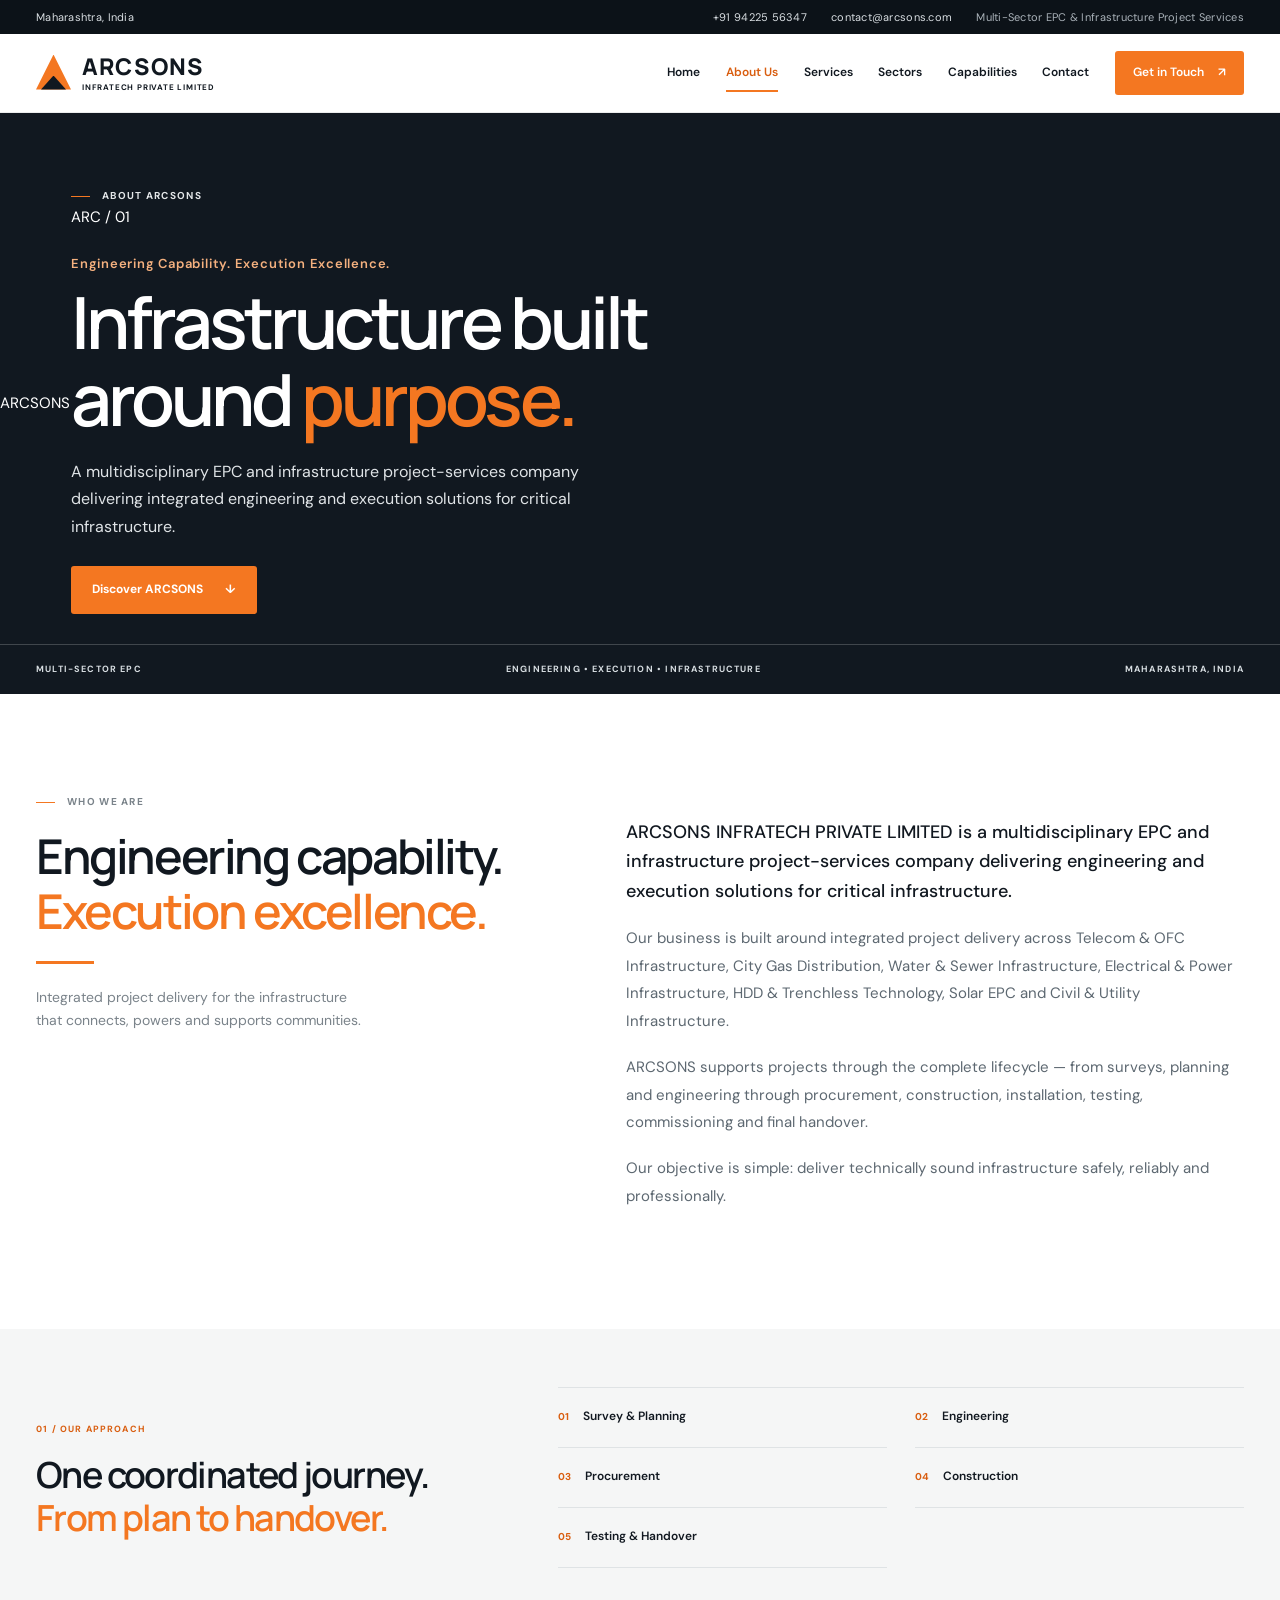
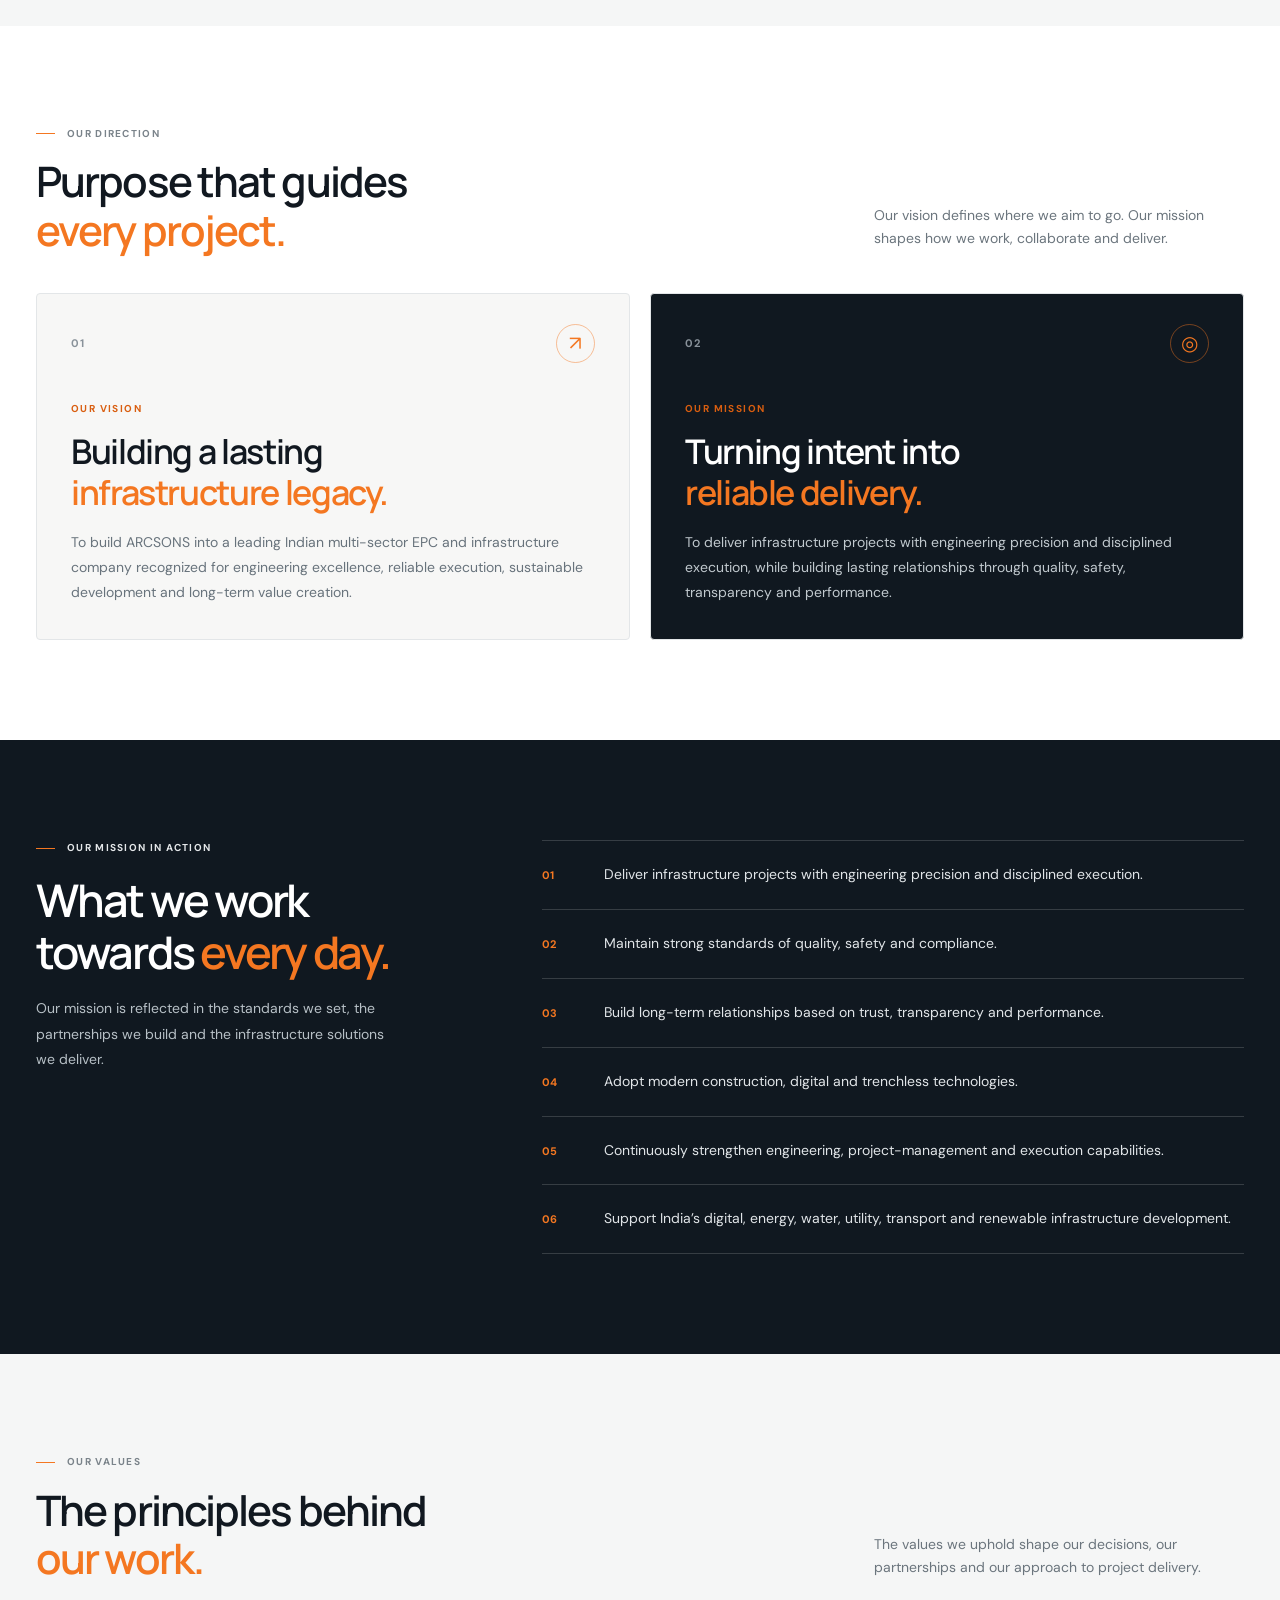
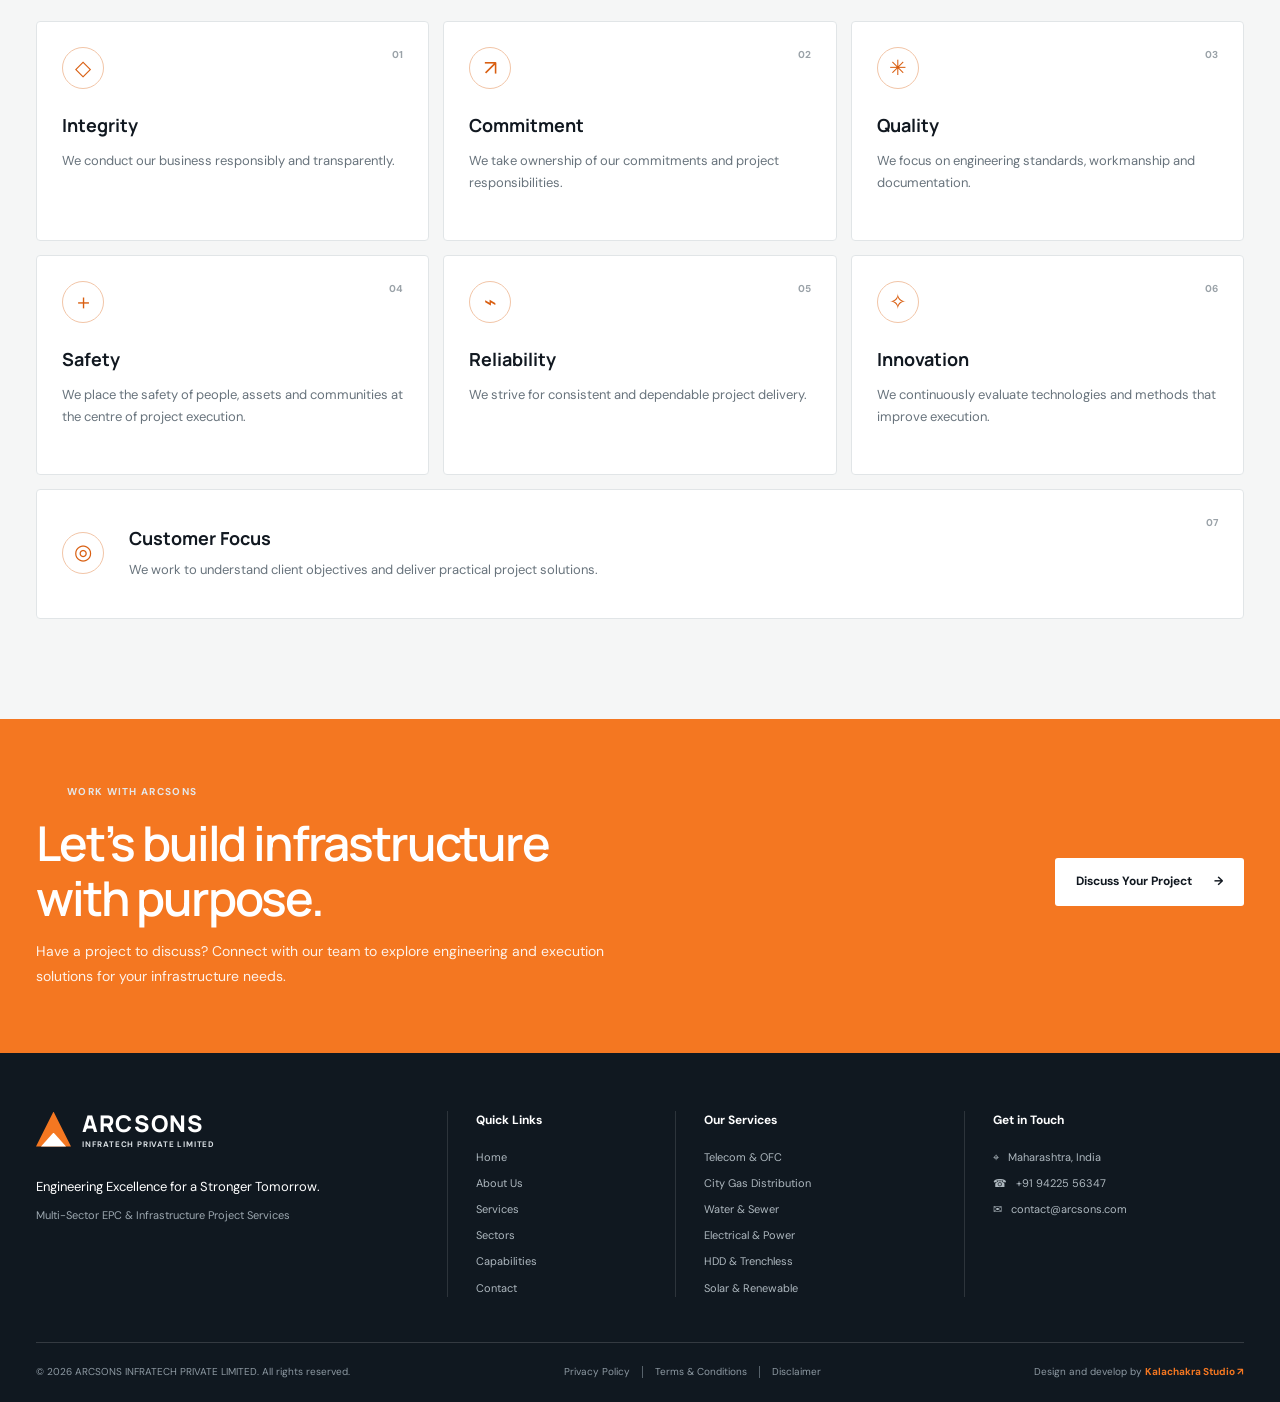
==== commit 0f3592ee: "Update about.html" ====
--- a/html/about.html
+++ b/html/about.html
@@ -1,375 +1,1004 @@
 <!DOCTYPE html>
 <html lang="en">
+
 <head>
   <meta charset="UTF-8" />
   <meta name="viewport" content="width=device-width, initial-scale=1.0" />
   <meta name="theme-color" content="#101820" />
-  <meta name="description" content="Learn about ARCSONS Infratech, our vision, mission and values." />
+
+  <meta
+    name="description"
+    content="Learn about ARCSONS Infratech, our vision, mission and values."
+  />
+
   <title>About Us | ARCSONS Infratech</title>
 
+  <!-- Google Fonts -->
   <link rel="preconnect" href="https://fonts.googleapis.com" />
   <link rel="preconnect" href="https://fonts.gstatic.com" crossorigin />
-  <link href="https://fonts.googleapis.com/css2?family=DM+Sans:wght@400;500;600;700&family=Manrope:wght@400;500;600;700;800&display=swap" rel="stylesheet" />
-
-  <!-- Reuse your existing homepage stylesheet -->
+
+  <link
+    href="https://fonts.googleapis.com/css2?family=DM+Sans:wght@400;500;600;700&family=Manrope:wght@400;500;600;700;800&display=swap"
+    rel="stylesheet"
+  />
+
+  <!-- Global stylesheet -->
   <link rel="stylesheet" href="../css/style.css" />
-  <!-- About page styling -->
+
+  <!-- About page stylesheet -->
   <link rel="stylesheet" href="../css/about.css" />
 </head>
 
 <body>
-  <!-- TOPBAR: same as homepage -->
+
+  <!-- =====================================================
+       TOPBAR
+       ===================================================== -->
+
   <div class="topbar">
     <div class="container topbar-inner">
+
       <span>Maharashtra, India</span>
+
       <div class="topbar-contact">
         <a href="tel:+919422556347">+91 94225 56347</a>
         <a href="mailto:contact@arcsons.com">contact@arcsons.com</a>
       </div>
-      <span class="topbar-tag">Multi-Sector EPC &amp; Infrastructure Project Services</span>
+
+      <span class="topbar-tag">
+        Multi-Sector EPC &amp; Infrastructure Project Services
+      </span>
+
     </div>
   </div>
 
-  <!-- NAVBAR: same structure and classes as homepage -->
+
+  <!-- =====================================================
+       NAVBAR
+       ===================================================== -->
+
   <header class="site-header">
+
     <div class="container nav-wrap">
-      <a class="brand" href="index.html" aria-label="ARCSONS Infratech home">
-        <span class="brand-mark" aria-hidden="true"><i></i><b></b></span>
+
+      <a
+        class="brand"
+        href="../index.html"
+        aria-label="ARCSONS Infratech home"
+      >
+
+        <span class="brand-mark" aria-hidden="true">
+          <i></i>
+          <b></b>
+        </span>
+
         <span class="brand-copy">
           <strong>ARCSONS</strong>
           <small>INFRATECH PRIVATE LIMITED</small>
         </span>
+
       </a>
 
-      <button class="menu-toggle" id="menuToggle"
-        aria-label="Open navigation" aria-expanded="false">
-        <span></span><span></span><span></span>
+
+      <button
+        class="menu-toggle"
+        id="menuToggle"
+        aria-label="Open navigation"
+        aria-expanded="false"
+      >
+        <span></span>
+        <span></span>
+        <span></span>
       </button>
 
-      <nav class="main-nav" id="mainNav" aria-label="Main navigation">
-        <a class="nav-link" href="index.html#home">Home</a>
-        <a class="nav-link active" href="about.html" aria-current="page">About Us</a>
-        <a class="nav-link" href="html/services.html">Services</a>
-        <a class="nav-link" href="index.html#sectors">Sectors</a>
-        <a class="nav-link" href="index.html#lifecycle">Capabilities</a>
-        <a class="nav-link" href="index.html#contact">Contact</a>
-        <a class="nav-cta" href="index.html#contact">Get in Touch <span>↗</span></a>
+
+      <nav
+        class="main-nav"
+        id="mainNav"
+        aria-label="Main navigation"
+      >
+
+        <a class="nav-link" href="../index.html#home">
+          Home
+        </a>
+
+        <a
+          class="nav-link active"
+          href="about.html"
+          aria-current="page"
+        >
+          About Us
+        </a>
+
+        <a class="nav-link" href="../html/services.html">
+          Services
+        </a>
+
+        <a class="nav-link" href="../index.html#sectors">
+          Sectors
+        </a>
+
+        <a class="nav-link" href="capabilities.html">
+          Capabilities
+        </a>
+
+        <a class="nav-link" href="../index.html#contact">
+          Contact
+        </a>
+
+        <a class="nav-cta" href="../index.html#contact">
+          Get in Touch <span>↗</span>
+        </a>
+
       </nav>
+
     </div>
+
   </header>
 
+
   <main>
-    <!-- ABOUT PAGE HERO -->
+
+
+    <!-- =====================================================
+         ABOUT HERO
+         ===================================================== -->
+
     <section class="about-hero">
-      <div class="about-hero-image" aria-hidden="true"></div>
-      <div class="about-hero-overlay" aria-hidden="true"></div>
+
+      <!-- Premium technical background -->
+      <div class="about-hero-grid" aria-hidden="true"></div>
+
+      <div class="about-hero-glow" aria-hidden="true"></div>
+
+      <div class="about-hero-structure" aria-hidden="true">
+
+        <span class="structure-line structure-line-1"></span>
+        <span class="structure-line structure-line-2"></span>
+        <span class="structure-line structure-line-3"></span>
+        <span class="structure-line structure-line-4"></span>
+
+        <span class="structure-ring structure-ring-1"></span>
+        <span class="structure-ring structure-ring-2"></span>
+
+        <span class="structure-node structure-node-1"></span>
+        <span class="structure-node structure-node-2"></span>
+        <span class="structure-node structure-node-3"></span>
+
+      </div>
+
+
+      <!-- Large technical watermark -->
+      <div class="about-hero-watermark" aria-hidden="true">
+        ARCSONS
+      </div>
+
 
       <div class="container about-hero-content reveal">
-        <div class="eyebrow eyebrow-light"><span></span> ABOUT ARCSONS</div>
-        <p class="about-hero-kicker">Engineering Capability. Execution Excellence.</p>
-        <h1>Infrastructure built<br />around <em>purpose.</em></h1>
+
+        <div class="about-hero-top">
+
+          <div class="eyebrow eyebrow-light">
+            <span></span>
+            ABOUT ARCSONS
+          </div>
+
+          <span class="about-hero-code">
+            ARC / 01
+          </span>
+
+        </div>
+
+
+        <p class="about-hero-kicker">
+          Engineering Capability. Execution Excellence.
+        </p>
+
+
+        <h1>
+          Infrastructure built<br />
+          around <em>purpose.</em>
+        </h1>
+
+
         <p class="about-hero-description">
           A multidisciplinary EPC and infrastructure project-services company
           delivering integrated engineering and execution solutions for critical infrastructure.
         </p>
-        <a class="button button-orange" href="#our-story">
+
+
+        <a
+          class="button button-orange"
+          href="#our-story"
+        >
           Discover ARCSONS <span>↓</span>
         </a>
-      </div>
-
-    
+
+      </div>
+
+
+      <!-- Hero information strip -->
+      <div class="about-hero-bottom">
+
+        <span>
+          MULTI-SECTOR EPC
+        </span>
+
+        <span>
+          ENGINEERING • EXECUTION • INFRASTRUCTURE
+        </span>
+
+        <span>
+          MAHARASHTRA, INDIA
+        </span>
+
+      </div>
+
     </section>
 
-    <!-- ABOUT ARCSONS -->
-    <section class="about-intro section-pad" id="our-story">
+
+    <!-- =====================================================
+         ABOUT ARCSONS
+         ===================================================== -->
+
+    <section
+      class="about-intro section-pad"
+      id="our-story"
+    >
+
       <div class="container about-intro-grid">
+
+
         <div class="about-intro-heading reveal">
-          <div class="eyebrow"><span></span> WHO WE ARE</div>
-          <h2>Engineering capability.<br /><em>Execution excellence.</em></h2>
+
+          <div class="eyebrow">
+            <span></span>
+            WHO WE ARE
+          </div>
+
+          <h2>
+            Engineering capability.<br />
+            <em>Execution excellence.</em>
+          </h2>
+
           <div class="about-heading-rule"></div>
+
           <p class="about-intro-note">
             Integrated project delivery for the infrastructure that connects,
             powers and supports communities.
           </p>
-        </div>
+
+        </div>
+
 
         <div class="about-intro-copy reveal">
+
           <p>
             ARCSONS INFRATECH PRIVATE LIMITED is a multidisciplinary EPC and
             infrastructure project-services company delivering engineering and
             execution solutions for critical infrastructure.
           </p>
+
           <p>
             Our business is built around integrated project delivery across
             Telecom &amp; OFC Infrastructure, City Gas Distribution, Water &amp;
             Sewer Infrastructure, Electrical &amp; Power Infrastructure,
             HDD &amp; Trenchless Technology, Solar EPC and Civil &amp; Utility Infrastructure.
           </p>
+
           <p>
             ARCSONS supports projects through the complete lifecycle — from
             surveys, planning and engineering through procurement, construction,
             installation, testing, commissioning and final handover.
           </p>
+
           <p>
             Our objective is simple: deliver technically sound infrastructure
             safely, reliably and professionally.
           </p>
-        </div>
-      </div>
+
+        </div>
+
+      </div>
+
     </section>
 
-    <!-- PROJECT LIFECYCLE STRIP -->
+
+    <!-- =====================================================
+         PROJECT LIFECYCLE
+         ===================================================== -->
+
     <section class="about-lifecycle">
+
       <div class="container about-lifecycle-inner">
+
         <div class="about-lifecycle-title reveal">
-          <span class="about-section-index">01 / OUR APPROACH</span>
-          <h2>One coordinated journey.<br /><em>From plan to handover.</em></h2>
-        </div>
+
+          <span class="about-section-index">
+            01 / OUR APPROACH
+          </span>
+
+          <h2>
+            One coordinated journey.<br />
+            <em>From plan to handover.</em>
+          </h2>
+
+        </div>
+
 
         <div class="about-lifecycle-steps reveal">
-          <div><span>01</span><strong>Survey &amp; Planning</strong></div>
-          <div><span>02</span><strong>Engineering</strong></div>
-          <div><span>03</span><strong>Procurement</strong></div>
-          <div><span>04</span><strong>Construction</strong></div>
-          <div><span>05</span><strong>Testing &amp; Handover</strong></div>
-        </div>
-      </div>
+
+          <div>
+            <span>01</span>
+            <strong>Survey &amp; Planning</strong>
+          </div>
+
+          <div>
+            <span>02</span>
+            <strong>Engineering</strong>
+          </div>
+
+          <div>
+            <span>03</span>
+            <strong>Procurement</strong>
+          </div>
+
+          <div>
+            <span>04</span>
+            <strong>Construction</strong>
+          </div>
+
+          <div>
+            <span>05</span>
+            <strong>Testing &amp; Handover</strong>
+          </div>
+
+        </div>
+
+      </div>
+
     </section>
 
-    <!-- VISION AND MISSION -->
+
+    <!-- =====================================================
+         VISION & MISSION
+         ===================================================== -->
+
     <section class="vision-mission section-pad">
+
       <div class="container">
+
         <div class="section-heading about-section-heading reveal">
+
           <div>
-            <div class="eyebrow"><span></span> OUR DIRECTION</div>
-            <h2>Purpose that guides<br /><em>every project.</em></h2>
+
+            <div class="eyebrow">
+              <span></span>
+              OUR DIRECTION
+            </div>
+
+            <h2>
+              Purpose that guides<br />
+              <em>every project.</em>
+            </h2>
+
           </div>
+
           <p>
             Our vision defines where we aim to go. Our mission shapes how we
             work, collaborate and deliver.
           </p>
-        </div>
+
+        </div>
+
 
         <div class="vision-mission-grid">
+
+
           <article class="vm-card vm-vision reveal">
+
             <div class="vm-card-top">
-              <span class="vm-number">01</span>
-              <span class="vm-symbol" aria-hidden="true">↗</span>
+
+              <span class="vm-number">
+                01
+              </span>
+
+              <span
+                class="vm-symbol"
+                aria-hidden="true"
+              >
+                ↗
+              </span>
+
             </div>
-            <span class="vm-label">OUR VISION</span>
-            <h3>Building a lasting<br /><em>infrastructure legacy.</em></h3>
+
+            <span class="vm-label">
+              OUR VISION
+            </span>
+
+            <h3>
+              Building a lasting<br />
+              <em>infrastructure legacy.</em>
+            </h3>
+
             <p>
               To build ARCSONS into a leading Indian multi-sector EPC and
               infrastructure company recognized for engineering excellence,
               reliable execution, sustainable development and long-term value creation.
             </p>
-          </article>
+
+          </article>
+
 
           <article class="vm-card vm-mission reveal">
+
             <div class="vm-card-top">
-              <span class="vm-number">02</span>
-              <span class="vm-symbol" aria-hidden="true">◎</span>
+
+              <span class="vm-number">
+                02
+              </span>
+
+              <span
+                class="vm-symbol"
+                aria-hidden="true"
+              >
+                ◎
+              </span>
+
             </div>
-            <span class="vm-label">OUR MISSION</span>
-            <h3>Turning intent into<br /><em>reliable delivery.</em></h3>
+
+            <span class="vm-label">
+              OUR MISSION
+            </span>
+
+            <h3>
+              Turning intent into<br />
+              <em>reliable delivery.</em>
+            </h3>
+
             <p>
               To deliver infrastructure projects with engineering precision
               and disciplined execution, while building lasting relationships
               through quality, safety, transparency and performance.
             </p>
-          </article>
-        </div>
-      </div>
+
+          </article>
+
+        </div>
+
+      </div>
+
     </section>
 
-    <!-- MISSION IN ACTION -->
+
+    <!-- =====================================================
+         MISSION IN ACTION
+         ===================================================== -->
+
     <section class="mission-principles section-pad">
+
       <div class="container mission-principles-grid">
+
+
         <div class="mission-principles-intro reveal">
-          <div class="eyebrow eyebrow-light"><span></span> OUR MISSION IN ACTION</div>
-          <h2>What we work<br />towards <em>every day.</em></h2>
+
+          <div class="eyebrow eyebrow-light">
+            <span></span>
+            OUR MISSION IN ACTION
+          </div>
+
+          <h2>
+            What we work<br />
+            towards <em>every day.</em>
+          </h2>
+
           <p>
             Our mission is reflected in the standards we set, the partnerships
             we build and the infrastructure solutions we deliver.
           </p>
-        </div>
+
+        </div>
+
 
         <div class="mission-list">
+
+
           <article class="mission-item reveal">
+
             <span>01</span>
-            <p>Deliver infrastructure projects with engineering precision and disciplined execution.</p>
-          </article>
+
+            <p>
+              Deliver infrastructure projects with engineering precision and disciplined execution.
+            </p>
+
+          </article>
+
+
           <article class="mission-item reveal">
+
             <span>02</span>
-            <p>Maintain strong standards of quality, safety and compliance.</p>
-          </article>
+
+            <p>
+              Maintain strong standards of quality, safety and compliance.
+            </p>
+
+          </article>
+
+
           <article class="mission-item reveal">
+
             <span>03</span>
-            <p>Build long-term relationships based on trust, transparency and performance.</p>
-          </article>
+
+            <p>
+              Build long-term relationships based on trust, transparency and performance.
+            </p>
+
+          </article>
+
+
           <article class="mission-item reveal">
+
             <span>04</span>
-            <p>Adopt modern construction, digital and trenchless technologies.</p>
-          </article>
+
+            <p>
+              Adopt modern construction, digital and trenchless technologies.
+            </p>
+
+          </article>
+
+
           <article class="mission-item reveal">
+
             <span>05</span>
-            <p>Continuously strengthen engineering, project-management and execution capabilities.</p>
-          </article>
+
+            <p>
+              Continuously strengthen engineering, project-management and execution capabilities.
+            </p>
+
+          </article>
+
+
           <article class="mission-item reveal">
+
             <span>06</span>
-            <p>Support India’s digital, energy, water, utility, transport and renewable infrastructure development.</p>
-          </article>
-        </div>
-      </div>
+
+            <p>
+              Support India’s digital, energy, water, utility, transport and renewable infrastructure development.
+            </p>
+
+          </article>
+
+
+        </div>
+
+      </div>
+
     </section>
 
-    <!-- VALUES -->
+
+    <!-- =====================================================
+         VALUES
+         ===================================================== -->
+
     <section class="values-section section-pad">
+
       <div class="container">
+
+
         <div class="section-heading about-section-heading reveal">
+
           <div>
-            <div class="eyebrow"><span></span> OUR VALUES</div>
-            <h2>The principles behind<br /><em>our work.</em></h2>
+
+            <div class="eyebrow">
+              <span></span>
+              OUR VALUES
+            </div>
+
+            <h2>
+              The principles behind<br />
+              <em>our work.</em>
+            </h2>
+
           </div>
+
           <p>
             The values we uphold shape our decisions, our partnerships and
             our approach to project delivery.
           </p>
-        </div>
+
+        </div>
+
 
         <div class="values-grid">
+
+
           <article class="value-card reveal">
+
             <span class="value-index">01</span>
-            <span class="value-icon" aria-hidden="true">◇</span>
+
+            <span
+              class="value-icon"
+              aria-hidden="true"
+            >
+              ◇
+            </span>
+
             <h3>Integrity</h3>
-            <p>We conduct our business responsibly and transparently.</p>
-          </article>
+
+            <p>
+              We conduct our business responsibly and transparently.
+            </p>
+
+          </article>
+
 
           <article class="value-card reveal">
+
             <span class="value-index">02</span>
-            <span class="value-icon" aria-hidden="true">↗</span>
+
+            <span
+              class="value-icon"
+              aria-hidden="true"
+            >
+              ↗
+            </span>
+
             <h3>Commitment</h3>
-            <p>We take ownership of our commitments and project responsibilities.</p>
-          </article>
+
+            <p>
+              We take ownership of our commitments and project responsibilities.
+            </p>
+
+          </article>
+
 
           <article class="value-card reveal">
+
             <span class="value-index">03</span>
-            <span class="value-icon" aria-hidden="true">✳</span>
+
+            <span
+              class="value-icon"
+              aria-hidden="true"
+            >
+              ✳
+            </span>
+
             <h3>Quality</h3>
-            <p>We focus on engineering standards, workmanship and documentation.</p>
-          </article>
+
+            <p>
+              We focus on engineering standards, workmanship and documentation.
+            </p>
+
+          </article>
+
 
           <article class="value-card reveal">
+
             <span class="value-index">04</span>
-            <span class="value-icon" aria-hidden="true">＋</span>
+
+            <span
+              class="value-icon"
+              aria-hidden="true"
+            >
+              ＋
+            </span>
+
             <h3>Safety</h3>
-            <p>We place the safety of people, assets and communities at the centre of project execution.</p>
-          </article>
+
+            <p>
+              We place the safety of people, assets and communities at the centre of project execution.
+            </p>
+
+          </article>
+
 
           <article class="value-card reveal">
+
             <span class="value-index">05</span>
-            <span class="value-icon" aria-hidden="true">⌁</span>
+
+            <span
+              class="value-icon"
+              aria-hidden="true"
+            >
+              ⌁
+            </span>
+
             <h3>Reliability</h3>
-            <p>We strive for consistent and dependable project delivery.</p>
-          </article>
+
+            <p>
+              We strive for consistent and dependable project delivery.
+            </p>
+
+          </article>
+
 
           <article class="value-card reveal">
+
             <span class="value-index">06</span>
-            <span class="value-icon" aria-hidden="true">✧</span>
+
+            <span
+              class="value-icon"
+              aria-hidden="true"
+            >
+              ✧
+            </span>
+
             <h3>Innovation</h3>
-            <p>We continuously evaluate technologies and methods that improve execution.</p>
-          </article>
+
+            <p>
+              We continuously evaluate technologies and methods that improve execution.
+            </p>
+
+          </article>
+
 
           <article class="value-card value-card-wide reveal">
+
             <span class="value-index">07</span>
-            <span class="value-icon" aria-hidden="true">◎</span>
+
+            <span
+              class="value-icon"
+              aria-hidden="true"
+            >
+              ◎
+            </span>
+
             <div>
-              <h3>Customer Focus</h3>
-              <p>We work to understand client objectives and deliver practical project solutions.</p>
+
+              <h3>
+                Customer Focus
+              </h3>
+
+              <p>
+                We work to understand client objectives and deliver practical project solutions.
+              </p>
+
             </div>
-          </article>
-        </div>
-      </div>
+
+          </article>
+
+
+        </div>
+
+      </div>
+
     </section>
 
-    <!-- CLOSING CTA -->
+
+    <!-- =====================================================
+         CLOSING CTA
+         ===================================================== -->
+
     <section class="about-cta">
-      <div class="about-cta-image" aria-hidden="true"></div>
+
+      <div
+        class="about-cta-pattern"
+        aria-hidden="true"
+      ></div>
+
       <div class="container about-cta-inner reveal">
+
         <div>
-          <div class="eyebrow eyebrow-light"><span></span> WORK WITH ARCSONS</div>
-          <h2>Let’s build infrastructure<br />with <em>purpose.</em></h2>
+
+          <div class="eyebrow eyebrow-light">
+            <span></span>
+            WORK WITH ARCSONS
+          </div>
+
+          <h2>
+            Let’s build infrastructure<br />
+            with <em>purpose.</em>
+          </h2>
+
           <p>
             Have a project to discuss? Connect with our team to explore
             engineering and execution solutions for your infrastructure needs.
           </p>
-        </div>
-        <a class="button button-white" href="index.html#contact">
+
+        </div>
+
+
+        <a
+          class="button button-white"
+          href="../index.html#contact"
+        >
           Discuss Your Project <span>→</span>
         </a>
-      </div>
+
+      </div>
+
     </section>
+
   </main>
 
-  <!-- FOOTER: same structure as homepage -->
+
+  <!-- =====================================================
+       FOOTER
+       ===================================================== -->
+
   <footer class="site-footer">
+
     <div class="container footer-main">
+
+
       <div class="footer-brand">
-        <a class="brand brand-light" href="index.html">
-          <span class="brand-mark" aria-hidden="true"><i></i><b></b></span>
+
+        <a
+          class="brand brand-light"
+          href="../index.html"
+        >
+
+          <span
+            class="brand-mark"
+            aria-hidden="true"
+          >
+            <i></i>
+            <b></b>
+          </span>
+
           <span class="brand-copy">
+
             <strong>ARCSONS</strong>
-            <small>INFRATECH PRIVATE LIMITED</small>
+
+            <small>
+              INFRATECH PRIVATE LIMITED
+            </small>
+
           </span>
-        </a>
-        <p>Engineering Excellence for a Stronger Tomorrow.</p>
-        <small>Multi-Sector EPC &amp; Infrastructure Project Services</small>
-      </div>
+
+        </a>
+
+        <p>
+          Engineering Excellence for a Stronger Tomorrow.
+        </p>
+
+        <small>
+          Multi-Sector EPC &amp; Infrastructure Project Services
+        </small>
+
+      </div>
+
 
       <div class="footer-column">
-        <h3>Quick Links</h3>
-        <a href="index.html#home">Home</a>
-        <a href="about.html">About Us</a>
-        <a href="html/services.html">Services</a>
-        <a href="index.html#sectors">Sectors</a>
-        <a href="index.html#lifecycle">Capabilities</a>
-        <a href="index.html#contact">Contact</a>
-      </div>
+
+        <h3>
+          Quick Links
+        </h3>
+
+        <a href="../index.html#home">
+          Home
+        </a>
+
+        <a href="about.html">
+          About Us
+        </a>
+
+        <a href="../html/services.html">
+          Services
+        </a>
+
+        <a href="../index.html#sectors">
+          Sectors
+        </a>
+
+        <a href="capabilities.html">
+          Capabilities
+        </a>
+
+        <a href="../index.html#contact">
+          Contact
+        </a>
+
+      </div>
+
 
       <div class="footer-column">
-        <h3>Our Services</h3>
-        <a href="index.html#services">Telecom &amp; OFC</a>
-        <a href="index.html#services">City Gas Distribution</a>
-        <a href="index.html#services">Water &amp; Sewer</a>
-        <a href="index.html#services">Electrical &amp; Power</a>
-        <a href="index.html#services">HDD &amp; Trenchless</a>
-        <a href="index.html#services">Solar &amp; Renewable</a>
-      </div>
+
+        <h3>
+          Our Services
+        </h3>
+
+        <a href="../index.html#services">
+          Telecom &amp; OFC
+        </a>
+
+        <a href="../index.html#services">
+          City Gas Distribution
+        </a>
+
+        <a href="../index.html#services">
+          Water &amp; Sewer
+        </a>
+
+        <a href="../index.html#services">
+          Electrical &amp; Power
+        </a>
+
+        <a href="../index.html#services">
+          HDD &amp; Trenchless
+        </a>
+
+        <a href="../index.html#services">
+          Solar &amp; Renewable
+        </a>
+
+      </div>
+
 
       <div class="footer-column footer-contact">
-        <h3>Get in Touch</h3>
-        <span>⌖ &nbsp; Maharashtra, India</span>
-        <a href="tel:+919422556347">☎ &nbsp; +91 94225 56347</a>
-        <a href="mailto:contact@arcsons.com">✉ &nbsp; contact@arcsons.com</a>
-      </div>
+
+        <h3>
+          Get in Touch
+        </h3>
+
+        <span>
+          ⌖ &nbsp; Maharashtra, India
+        </span>
+
+        <a href="tel:+919422556347">
+          ☎ &nbsp; +91 94225 56347
+        </a>
+
+        <a href="mailto:contact@arcsons.com">
+          ✉ &nbsp; contact@arcsons.com
+        </a>
+
+      </div>
+
     </div>
 
+
     <div class="container footer-bottom">
-      <span>© <span id="currentYear"></span> ARCSONS INFRATECH PRIVATE LIMITED. All rights reserved.</span>
+
+      <span>
+        © <span id="currentYear"></span>
+        ARCSONS INFRATECH PRIVATE LIMITED.
+        All rights reserved.
+      </span>
+
       <div>
-        <a href="#">Privacy Policy</a><i></i>
-        <a href="#">Terms &amp; Conditions</a><i></i>
-        <a href="#">Disclaimer</a>
-      </div>
+
+        <a href="#">
+          Privacy Policy
+        </a>
+
+        <i></i>
+
+        <a href="#">
+          Terms &amp; Conditions
+        </a>
+
+        <i></i>
+
+        <a href="#">
+          Disclaimer
+        </a>
+
+      </div>
+
+
       <span class="credit">
+
         Design and develop by
-        <a href="https://kalachakrastudio.in" target="_blank" rel="noopener noreferrer">
+
+        <a
+          href="https://kalachakrastudio.in"
+          target="_blank"
+          rel="noopener noreferrer"
+        >
           Kalachakra Studio ↗
         </a>
+
       </span>
+
     </div>
+
   </footer>
 
+
+  <!-- JavaScript -->
   <script src="../js/about.js"></script>
+
 </body>
+
 </html>
--- a/css/style.css
+++ b/css/style.css
@@ -703,75 +703,10 @@
   font-weight: 400;
 }
 
-/* Sectors */
+/* Sectors / Industries */
 .sectors {
+  padding: 100px 0;
   background: #fff;
-}
-
-.sector-grid {
-  display: grid;
-  grid-template-columns: repeat(5, minmax(0, 1fr));
-  gap: 16px;
-}
-
-.sector-card {
-  position: relative;
-  height: 185px;
-  overflow: hidden;
-  border-radius: 4px;
-  background: #17212a;
-}
-
-.sector-card::after {
-  position: absolute;
-  inset: 0;
-  background: linear-gradient(0deg, rgba(8, 14, 20, 0.88), transparent 65%);
-  content: "";
-}
-
-.sector-card img {
-  width: 100%;
-  height: 100%;
-  object-fit: cover;
-  transition: transform 0.5s ease;
-}
-
-.sector-card:hover img {
-  transform: scale(1.06);
-}
-
-.sector-card > span {
-  position: absolute;
-  right: 14px;
-  bottom: 13px;
-  left: 14px;
-  z-index: 1;
-  display: flex;
-  align-items: center;
-  justify-content: space-between;
-  gap: 8px;
-  color: #fff;
-  font-size: 12px;
-  font-weight: 600;
-}
-
-.sector-card b {
-  color: var(--orange);
-}
-
-.sector-tags {
-  display: flex;
-  flex-wrap: wrap;
-  gap: 12px 30px;
-  margin-top: 28px;
-  color: #68737c;
-  font-size: 12px;
-}
-
-.sector-tags span::before {
-  margin-right: 9px;
-  color: var(--orange);
-  content: "✳";
 }
 
 /* Trust */
@@ -1384,89 +1319,147 @@
     font-size: 9px;
     white-space: normal;
   }
-
-  .sector-grid {
-    grid-template-columns: repeat(2, minmax(0, 1fr));
-    gap: 12px;
-  }
-
-  .sector-card {
-    height: 150px;
-  }
-
-  .sector-card > span {
-    right: 10px;
-    left: 10px;
+}
+
+@media (prefers-reduced-motion: reduce) {
+  .sector-card,
+  .sector-card-bottom b {
+    transition: none;
+  }
+}
+
+/* Industries We Serve */
+.industries-section {
+  padding: 100px 0;
+  background: #fff;
+  color: var(--ink);
+}
+
+.industries-heading {
+  max-width: 650px;
+  margin-bottom: 38px;
+}
+
+.section-eyebrow {
+  display: inline-block;
+  margin-bottom: 12px;
+  color: #e87524;
+  font-size: 12px;
+  font-weight: 700;
+  letter-spacing: 2px;
+  text-transform: uppercase;
+}
+
+.industries-heading h2 {
+  margin: 0 0 14px;
+  font-size: clamp(30px, 4vw, 44px);
+  line-height: 1.15;
+}
+
+.industries-heading p {
+  margin: 0;
+  color: #666;
+  line-height: 1.7;
+}
+
+.industries-list {
+  display: grid;
+  grid-template-columns: repeat(2, minmax(0, 1fr));
+  border-top: 1px solid #e8e8e8;
+}
+
+.industry-item {
+  display: flex;
+  align-items: flex-start;
+  gap: 22px;
+  min-width: 0;
+  padding: 28px 18px 28px 0;
+  border-bottom: 1px solid #e8e8e8;
+}
+
+.industry-number {
+  flex: 0 0 42px;
+  color: #e87524;
+  font-size: 14px;
+  font-weight: 700;
+  letter-spacing: 1px;
+}
+
+.industry-item h3 {
+  margin: 0 0 8px;
+  font-size: 19px;
+  line-height: 1.35;
+}
+
+.industry-item p {
+  margin: 0;
+  color: #6b6b6b;
+  font-size: 14px;
+  line-height: 1.6;
+}
+
+.industries-tags {
+  display: flex;
+  flex-wrap: wrap;
+  gap: 10px;
+  margin-top: 28px;
+}
+
+.industries-tags span {
+  padding: 9px 14px;
+  border: 1px solid #e8e8e8;
+  border-radius: 999px;
+  color: #555;
+  font-size: 13px;
+}
+
+@media (max-width: 700px) {
+  .industries-section {
+    padding: 68px 0;
+  }
+
+  .industries-heading {
+    margin-bottom: 30px;
+  }
+
+  .industries-heading h2 {
+    font-size: 30px;
+  }
+
+  .industries-heading p {
+    font-size: 13px;
+  }
+
+  .industries-list {
+    grid-template-columns: 1fr;
+  }
+
+  .industry-item {
+    gap: 14px;
+    padding: 22px 0;
+  }
+
+  .industry-number {
+    flex: 0 0 32px;
+    font-size: 12px;
+  }
+
+  .industry-item h3 {
+    margin-bottom: 6px;
+    font-size: 17px;
+  }
+
+  .industry-item p {
+    font-size: 13px;
+  }
+
+  .industries-tags {
+    gap: 8px;
+    margin-top: 22px;
+  }
+
+  .industries-tags span {
+    padding: 8px 12px;
     font-size: 11px;
   }
-
-  .sector-tags {
-    gap: 10px 18px;
-    font-size: 11px;
-  }
-
-  .trust-points {
-    gap: 22px 14px;
-  }
-
-  .trust-points > div {
-    grid-template-columns: 29px 1fr;
-    column-gap: 8px;
-  }
-
-  .trust-icon {
-    width: 28px;
-    height: 28px;
-  }
-
-  .trust-points strong {
-    font-size: 11px;
-  }
-
-  .trust-points small {
-    font-size: 10px;
-  }
-
-  .trust-image {
-    height: 220px;
-  }
-
-  .cta-inner {
-    padding-top: 52px;
-    padding-bottom: 52px;
-  }
-
-  .cta-inner h2 {
-    font-size: 34px;
-  }
-
-  .footer-main {
-    grid-template-columns: 1fr 1fr;
-    gap: 30px 20px;
-    padding-top: 45px;
-    padding-bottom: 35px;
-  }
-
-  .footer-brand {
-    grid-column: 1 / -1;
-  }
-
-  .footer-column {
-    padding-left: 14px;
-  }
-
-  .footer-contact {
-    grid-column: 1 / -1;
-  }
-
-  .footer-bottom {
-    align-items: flex-start;
-    flex-direction: column;
-    padding-top: 18px;
-    padding-bottom: 20px;
-  }
-
-  .footer-bottom > div {
-    gap: 8px;
-  }
-}
+}
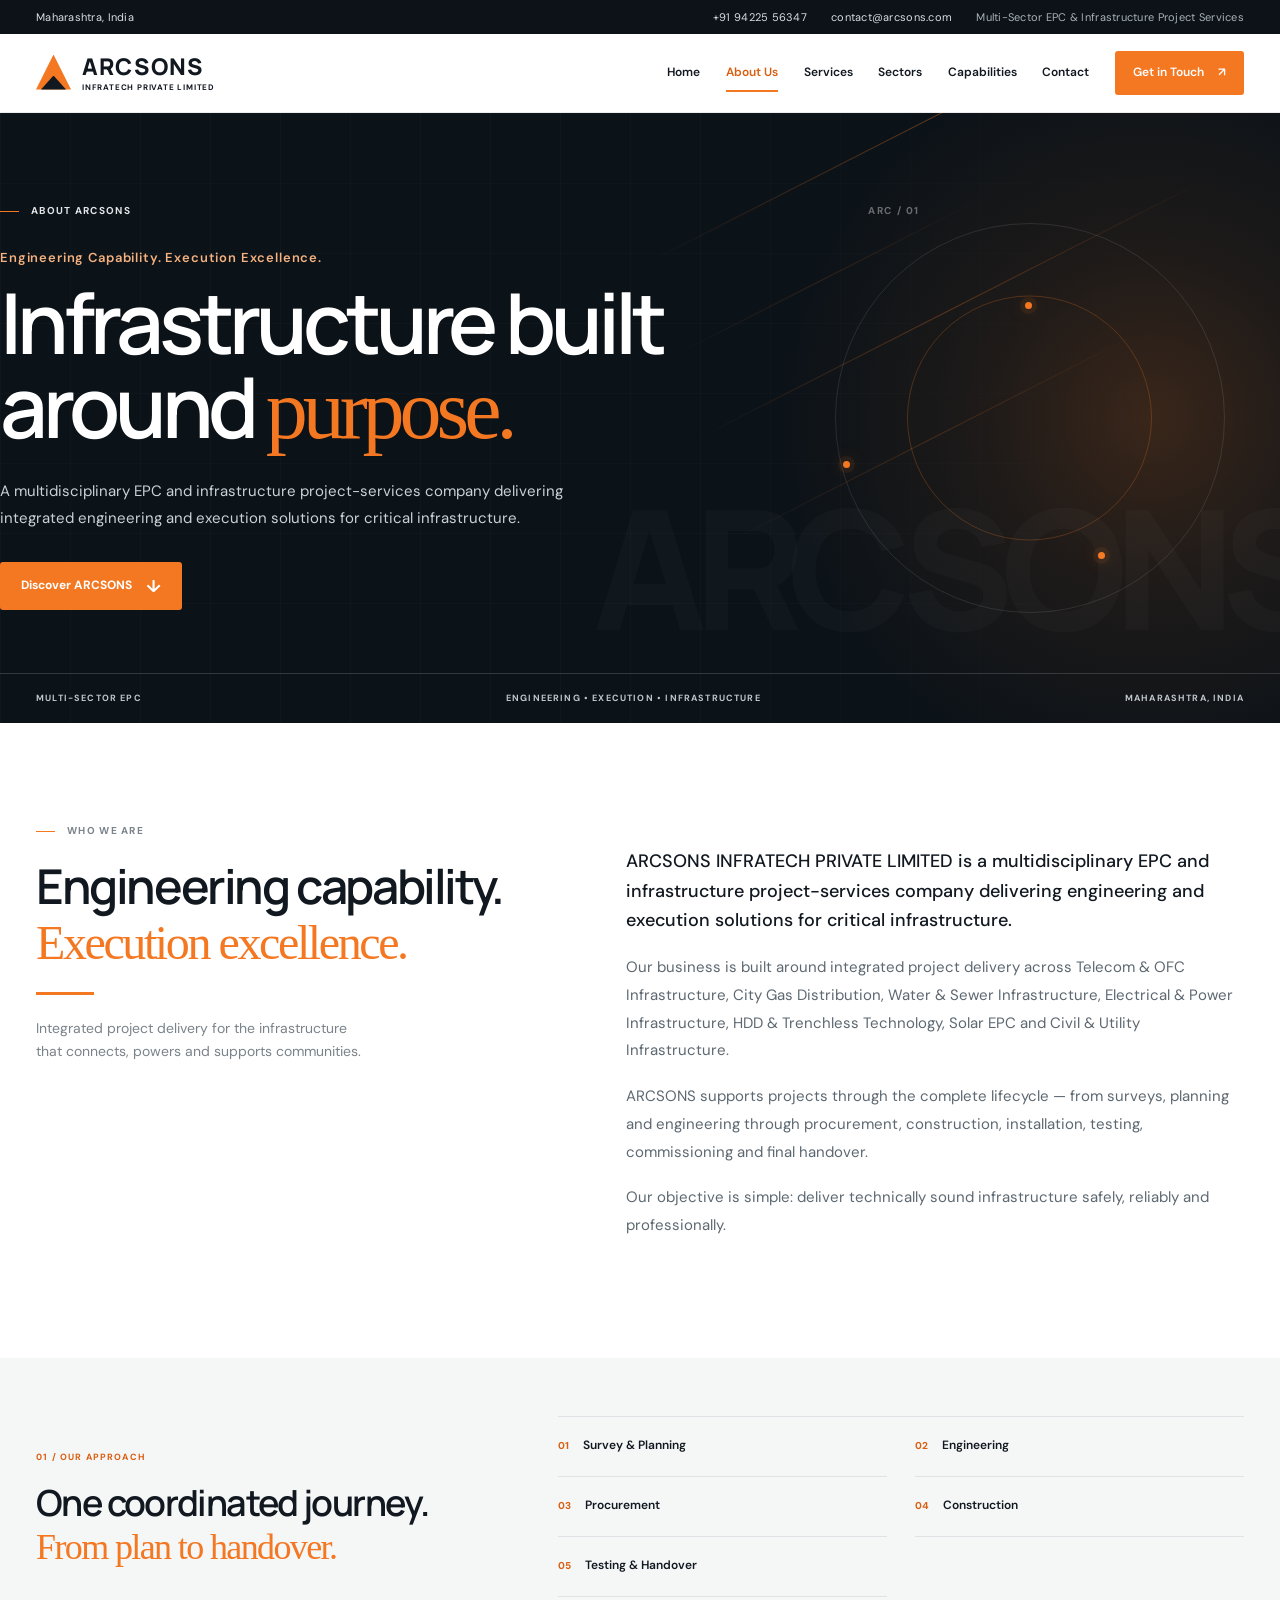
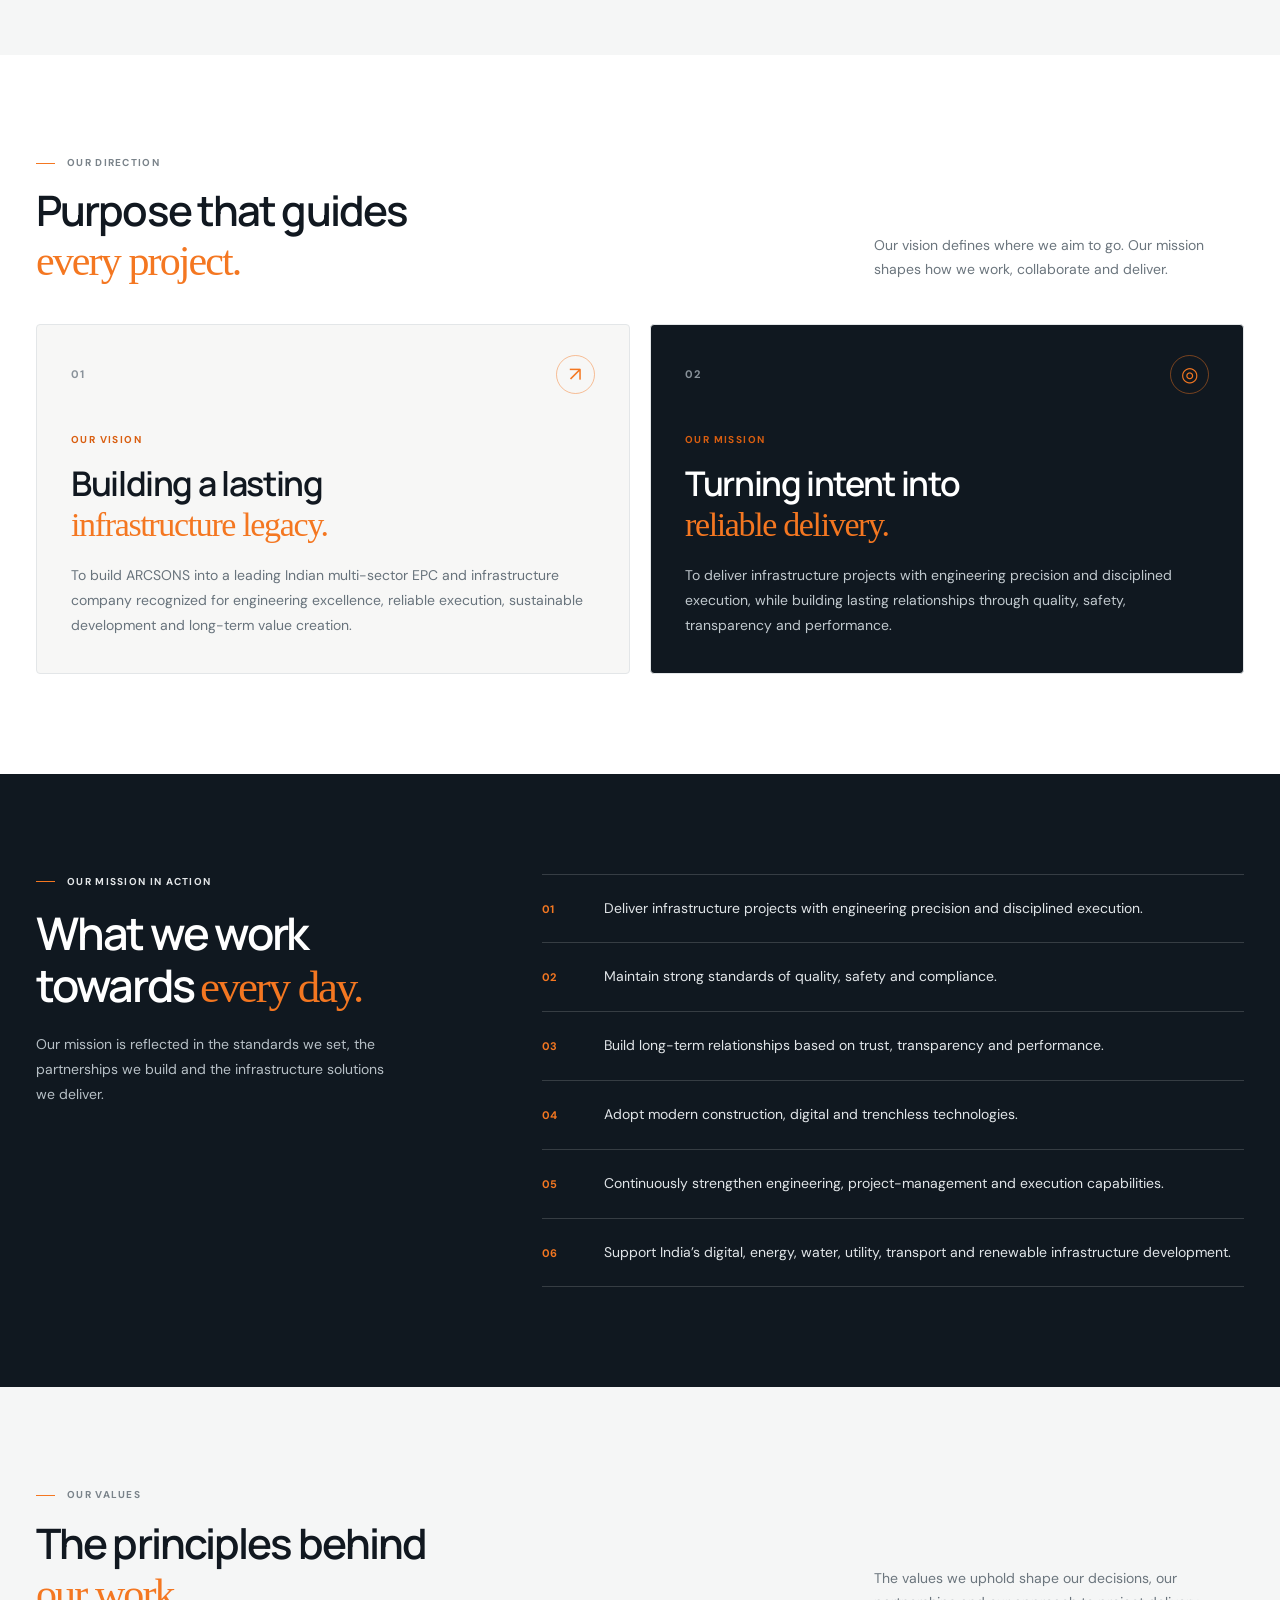
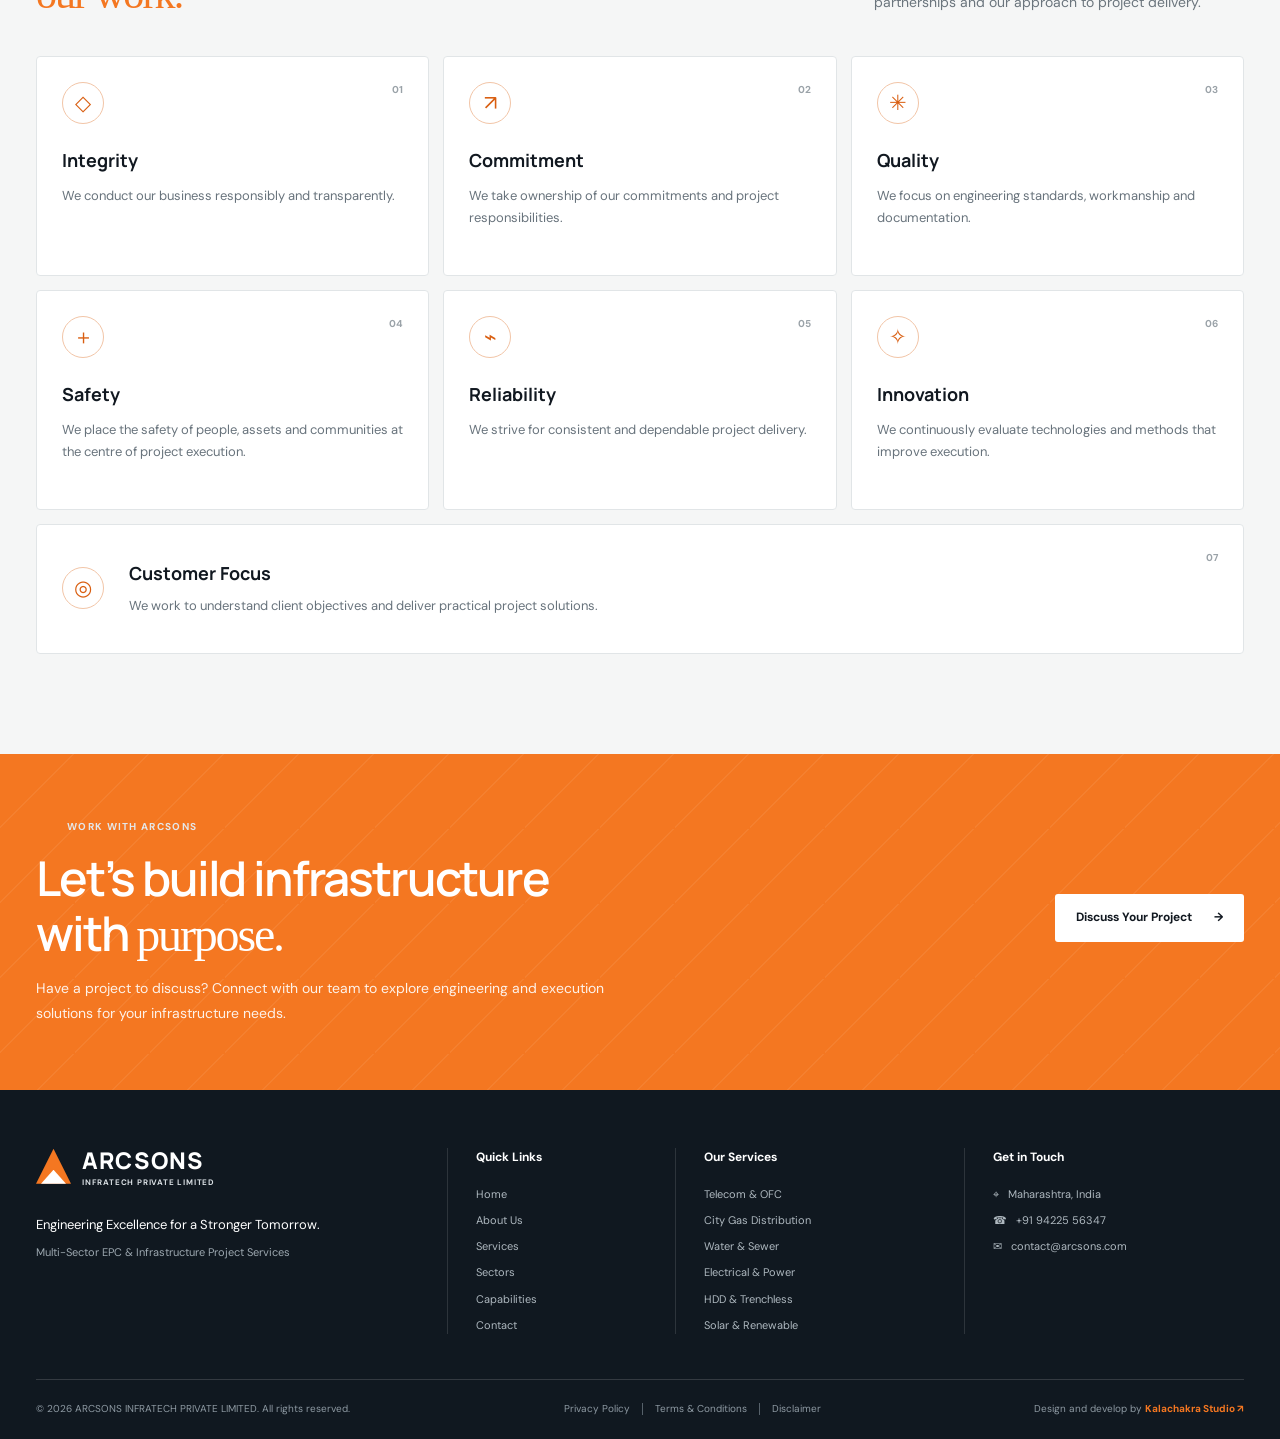
==== commit 3d18cd5a: "Update about.html" ====
--- a/html/about.html
+++ b/html/about.html
@@ -15,7 +15,11 @@
 
   <!-- Google Fonts -->
   <link rel="preconnect" href="https://fonts.googleapis.com" />
-  <link rel="preconnect" href="https://fonts.gstatic.com" crossorigin />
+  <link
+    rel="preconnect"
+    href="https://fonts.gstatic.com"
+    crossorigin
+  />
 
   <link
     href="https://fonts.googleapis.com/css2?family=DM+Sans:wght@400;500;600;700&family=Manrope:wght@400;500;600;700;800&display=swap"
@@ -29,6 +33,7 @@
   <link rel="stylesheet" href="../css/about.css" />
 </head>
 
+
 <body>
 
   <!-- =====================================================
@@ -36,13 +41,21 @@
        ===================================================== -->
 
   <div class="topbar">
+
     <div class="container topbar-inner">
 
       <span>Maharashtra, India</span>
 
       <div class="topbar-contact">
-        <a href="tel:+919422556347">+91 94225 56347</a>
-        <a href="mailto:contact@arcsons.com">contact@arcsons.com</a>
+
+        <a href="tel:+919422556347">
+          +91 94225 56347
+        </a>
+
+        <a href="mailto:contact@arcsons.com">
+          contact@arcsons.com
+        </a>
+
       </div>
 
       <span class="topbar-tag">
@@ -50,6 +63,7 @@
       </span>
 
     </div>
+
   </div>
 
 
@@ -73,24 +87,36 @@
         </span>
 
         <span class="brand-copy">
+
           <strong>ARCSONS</strong>
-          <small>INFRATECH PRIVATE LIMITED</small>
+
+          <small>
+            INFRATECH PRIVATE LIMITED
+          </small>
+
         </span>
 
       </a>
 
+
+      <!-- Mobile menu -->
 
       <button
         class="menu-toggle"
         id="menuToggle"
         aria-label="Open navigation"
         aria-expanded="false"
+        type="button"
       >
+
         <span></span>
         <span></span>
         <span></span>
+
       </button>
 
+
+      <!-- Navigation -->
 
       <nav
         class="main-nav"
@@ -98,9 +124,13 @@
         aria-label="Main navigation"
       >
 
-        <a class="nav-link" href="../index.html#home">
+        <a
+          class="nav-link"
+          href="../index.html#home"
+        >
           Home
         </a>
+
 
         <a
           class="nav-link active"
@@ -110,24 +140,45 @@
           About Us
         </a>
 
-        <a class="nav-link" href="../html/services.html">
+
+        <a
+          class="nav-link"
+          href="../html/services.html"
+        >
           Services
         </a>
 
-        <a class="nav-link" href="../index.html#sectors">
+
+        <a
+          class="nav-link"
+          href="../index.html#sectors"
+        >
           Sectors
         </a>
 
-        <a class="nav-link" href="capabilities.html">
+
+        <a
+          class="nav-link"
+          href="capabilities.html"
+        >
           Capabilities
         </a>
 
-        <a class="nav-link" href="../index.html#contact">
+
+        <a
+          class="nav-link"
+          href="../index.html#contact"
+        >
           Contact
         </a>
 
-        <a class="nav-cta" href="../index.html#contact">
-          Get in Touch <span>↗</span>
+
+        <a
+          class="nav-cta"
+          href="../index.html#contact"
+        >
+          Get in Touch
+          <span>↗</span>
         </a>
 
       </nav>
@@ -137,51 +188,118 @@
   </header>
 
 
+  <!-- =====================================================
+       MAIN CONTENT
+       ===================================================== -->
+
   <main>
 
 
-    <!-- =====================================================
+    <!-- ===================================================
          ABOUT HERO
-         ===================================================== -->
+         =================================================== -->
 
     <section class="about-hero">
 
-      <!-- Premium technical background -->
-      <div class="about-hero-grid" aria-hidden="true"></div>
-
-      <div class="about-hero-glow" aria-hidden="true"></div>
-
-      <div class="about-hero-structure" aria-hidden="true">
-
-        <span class="structure-line structure-line-1"></span>
-        <span class="structure-line structure-line-2"></span>
-        <span class="structure-line structure-line-3"></span>
-        <span class="structure-line structure-line-4"></span>
-
-        <span class="structure-ring structure-ring-1"></span>
-        <span class="structure-ring structure-ring-2"></span>
-
-        <span class="structure-node structure-node-1"></span>
-        <span class="structure-node structure-node-2"></span>
-        <span class="structure-node structure-node-3"></span>
-
-      </div>
-
-
-      <!-- Large technical watermark -->
-      <div class="about-hero-watermark" aria-hidden="true">
+
+      <!-- Technical grid -->
+
+      <div
+        class="about-hero-grid"
+        aria-hidden="true"
+      ></div>
+
+
+      <!-- Orange glow -->
+
+      <div
+        class="about-hero-glow"
+        aria-hidden="true"
+      ></div>
+
+
+      <!-- Technical structure -->
+
+      <div
+        class="about-hero-structure"
+        aria-hidden="true"
+      >
+
+        <span
+          class="structure-line structure-line-1"
+        ></span>
+
+        <span
+          class="structure-line structure-line-2"
+        ></span>
+
+        <span
+          class="structure-line structure-line-3"
+        ></span>
+
+        <span
+          class="structure-line structure-line-4"
+        ></span>
+
+
+        <span
+          class="structure-ring structure-ring-1"
+        ></span>
+
+        <span
+          class="structure-ring structure-ring-2"
+        ></span>
+
+
+        <span
+          class="structure-node structure-node-1"
+        ></span>
+
+        <span
+          class="structure-node structure-node-2"
+        ></span>
+
+        <span
+          class="structure-node structure-node-3"
+        ></span>
+
+      </div>
+
+
+      <!-- Large watermark -->
+
+      <div
+        class="about-hero-watermark"
+        aria-hidden="true"
+      >
         ARCSONS
       </div>
 
 
-      <div class="container about-hero-content reveal">
+      <!-- =================================================
+           HERO CONTENT
+
+           IMPORTANT:
+           The .container controls horizontal padding.
+           ================================================= -->
+
+      <div
+        class="container about-hero-content reveal"
+      >
+
+
+        <!-- Hero top information -->
 
         <div class="about-hero-top">
 
           <div class="eyebrow eyebrow-light">
+
             <span></span>
+
             ABOUT ARCSONS
+
           </div>
+
 
           <span class="about-hero-code">
             ARC / 01
@@ -190,34 +308,54 @@
         </div>
 
 
+        <!-- Hero kicker -->
+
         <p class="about-hero-kicker">
           Engineering Capability. Execution Excellence.
         </p>
 
 
+        <!-- Hero heading -->
+
         <h1>
-          Infrastructure built<br />
+          Infrastructure built
+          <br />
           around <em>purpose.</em>
         </h1>
 
 
+        <!-- Hero description -->
+
         <p class="about-hero-description">
-          A multidisciplinary EPC and infrastructure project-services company
-          delivering integrated engineering and execution solutions for critical infrastructure.
+
+          A multidisciplinary EPC and infrastructure
+          project-services company delivering integrated
+          engineering and execution solutions for critical
+          infrastructure.
+
         </p>
 
+
+        <!-- Hero CTA -->
 
         <a
           class="button button-orange"
           href="#our-story"
         >
-          Discover ARCSONS <span>↓</span>
-        </a>
-
-      </div>
-
-
-      <!-- Hero information strip -->
+
+          Discover ARCSONS
+
+          <span>↓</span>
+
+        </a>
+
+      </div>
+
+
+      <!-- =================================================
+           HERO BOTTOM INFORMATION STRIP
+           ================================================= -->
+
       <div class="about-hero-bottom">
 
         <span>
@@ -238,7 +376,7 @@
 
 
     <!-- =====================================================
-         ABOUT ARCSONS
+         ABOUT ARCSONS / WHO WE ARE
          ===================================================== -->
 
     <section
@@ -249,52 +387,85 @@
       <div class="container about-intro-grid">
 
 
+        <!-- Left -->
+
         <div class="about-intro-heading reveal">
 
           <div class="eyebrow">
+
             <span></span>
+
             WHO WE ARE
+
           </div>
 
+
           <h2>
-            Engineering capability.<br />
-            <em>Execution excellence.</em>
+
+            Engineering capability.
+            <br />
+
+            <em>
+              Execution excellence.
+            </em>
+
           </h2>
 
+
           <div class="about-heading-rule"></div>
 
+
           <p class="about-intro-note">
-            Integrated project delivery for the infrastructure that connects,
-            powers and supports communities.
+
+            Integrated project delivery for the infrastructure
+            that connects, powers and supports communities.
+
           </p>
 
         </div>
 
 
+        <!-- Right -->
+
         <div class="about-intro-copy reveal">
 
           <p>
-            ARCSONS INFRATECH PRIVATE LIMITED is a multidisciplinary EPC and
-            infrastructure project-services company delivering engineering and
-            execution solutions for critical infrastructure.
+
+            ARCSONS INFRATECH PRIVATE LIMITED is a
+            multidisciplinary EPC and infrastructure
+            project-services company delivering engineering
+            and execution solutions for critical infrastructure.
+
           </p>
 
+
           <p>
-            Our business is built around integrated project delivery across
-            Telecom &amp; OFC Infrastructure, City Gas Distribution, Water &amp;
-            Sewer Infrastructure, Electrical &amp; Power Infrastructure,
-            HDD &amp; Trenchless Technology, Solar EPC and Civil &amp; Utility Infrastructure.
+
+            Our business is built around integrated project
+            delivery across Telecom &amp; OFC Infrastructure,
+            City Gas Distribution, Water &amp; Sewer
+            Infrastructure, Electrical &amp; Power Infrastructure,
+            HDD &amp; Trenchless Technology, Solar EPC and
+            Civil &amp; Utility Infrastructure.
+
           </p>
 
+
           <p>
-            ARCSONS supports projects through the complete lifecycle — from
-            surveys, planning and engineering through procurement, construction,
-            installation, testing, commissioning and final handover.
+
+            ARCSONS supports projects through the complete
+            lifecycle — from surveys, planning and engineering
+            through procurement, construction, installation,
+            testing, commissioning and final handover.
+
           </p>
 
+
           <p>
-            Our objective is simple: deliver technically sound infrastructure
-            safely, reliably and professionally.
+
+            Our objective is simple: deliver technically sound
+            infrastructure safely, reliably and professionally.
+
           </p>
 
         </div>
@@ -312,45 +483,86 @@
 
       <div class="container about-lifecycle-inner">
 
+
+        <!-- Lifecycle heading -->
+
         <div class="about-lifecycle-title reveal">
 
           <span class="about-section-index">
             01 / OUR APPROACH
           </span>
 
+
           <h2>
-            One coordinated journey.<br />
-            <em>From plan to handover.</em>
+
+            One coordinated journey.
+            <br />
+
+            <em>
+              From plan to handover.
+            </em>
+
           </h2>
 
         </div>
 
 
+        <!-- Lifecycle steps -->
+
         <div class="about-lifecycle-steps reveal">
 
           <div>
+
             <span>01</span>
-            <strong>Survey &amp; Planning</strong>
+
+            <strong>
+              Survey &amp; Planning
+            </strong>
+
           </div>
 
+
           <div>
+
             <span>02</span>
-            <strong>Engineering</strong>
+
+            <strong>
+              Engineering
+            </strong>
+
           </div>
 
+
           <div>
+
             <span>03</span>
-            <strong>Procurement</strong>
+
+            <strong>
+              Procurement
+            </strong>
+
           </div>
 
+
           <div>
+
             <span>04</span>
-            <strong>Construction</strong>
+
+            <strong>
+              Construction
+            </strong>
+
           </div>
 
+
           <div>
+
             <span>05</span>
-            <strong>Testing &amp; Handover</strong>
+
+            <strong>
+              Testing &amp; Handover
+            </strong>
+
           </div>
 
         </div>
@@ -368,32 +580,53 @@
 
       <div class="container">
 
+
+        <!-- Section heading -->
+
         <div class="section-heading about-section-heading reveal">
 
           <div>
 
             <div class="eyebrow">
+
               <span></span>
+
               OUR DIRECTION
+
             </div>
 
+
             <h2>
-              Purpose that guides<br />
-              <em>every project.</em>
+
+              Purpose that guides
+              <br />
+
+              <em>
+                every project.
+              </em>
+
             </h2>
 
           </div>
 
+
           <p>
-            Our vision defines where we aim to go. Our mission shapes how we
-            work, collaborate and deliver.
+
+            Our vision defines where we aim to go.
+            Our mission shapes how we work,
+            collaborate and deliver.
+
           </p>
 
         </div>
 
 
+        <!-- Vision / Mission cards -->
+
         <div class="vision-mission-grid">
 
+
+          <!-- Vision -->
 
           <article class="vm-card vm-vision reveal">
 
@@ -402,6 +635,7 @@
               <span class="vm-number">
                 01
               </span>
+
 
               <span
                 class="vm-symbol"
@@ -412,23 +646,38 @@
 
             </div>
 
+
             <span class="vm-label">
               OUR VISION
             </span>
 
+
             <h3>
-              Building a lasting<br />
-              <em>infrastructure legacy.</em>
+
+              Building a lasting
+              <br />
+
+              <em>
+                infrastructure legacy.
+              </em>
+
             </h3>
 
+
             <p>
-              To build ARCSONS into a leading Indian multi-sector EPC and
-              infrastructure company recognized for engineering excellence,
-              reliable execution, sustainable development and long-term value creation.
+
+              To build ARCSONS into a leading Indian
+              multi-sector EPC and infrastructure company
+              recognized for engineering excellence,
+              reliable execution, sustainable development
+              and long-term value creation.
+
             </p>
 
           </article>
 
+
+          <!-- Mission -->
 
           <article class="vm-card vm-mission reveal">
 
@@ -437,6 +686,7 @@
               <span class="vm-number">
                 02
               </span>
+
 
               <span
                 class="vm-symbol"
@@ -447,19 +697,31 @@
 
             </div>
 
+
             <span class="vm-label">
               OUR MISSION
             </span>
 
+
             <h3>
-              Turning intent into<br />
-              <em>reliable delivery.</em>
+
+              Turning intent into
+              <br />
+
+              <em>
+                reliable delivery.
+              </em>
+
             </h3>
 
+
             <p>
-              To deliver infrastructure projects with engineering precision
-              and disciplined execution, while building lasting relationships
-              through quality, safety, transparency and performance.
+
+              To deliver infrastructure projects with
+              engineering precision and disciplined execution,
+              while building lasting relationships through
+              quality, safety, transparency and performance.
+
             </p>
 
           </article>
@@ -480,26 +742,43 @@
       <div class="container mission-principles-grid">
 
 
+        <!-- Mission introduction -->
+
         <div class="mission-principles-intro reveal">
 
           <div class="eyebrow eyebrow-light">
+
             <span></span>
+
             OUR MISSION IN ACTION
+
           </div>
 
+
           <h2>
-            What we work<br />
-            towards <em>every day.</em>
+
+            What we work
+            <br />
+
+            towards
+            <em>every day.</em>
+
           </h2>
 
+
           <p>
-            Our mission is reflected in the standards we set, the partnerships
-            we build and the infrastructure solutions we deliver.
+
+            Our mission is reflected in the standards we set,
+            the partnerships we build and the infrastructure
+            solutions we deliver.
+
           </p>
 
         </div>
 
 
+        <!-- Mission list -->
+
         <div class="mission-list">
 
 
@@ -508,7 +787,8 @@
             <span>01</span>
 
             <p>
-              Deliver infrastructure projects with engineering precision and disciplined execution.
+              Deliver infrastructure projects with engineering
+              precision and disciplined execution.
             </p>
 
           </article>
@@ -519,7 +799,8 @@
             <span>02</span>
 
             <p>
-              Maintain strong standards of quality, safety and compliance.
+              Maintain strong standards of quality,
+              safety and compliance.
             </p>
 
           </article>
@@ -530,7 +811,8 @@
             <span>03</span>
 
             <p>
-              Build long-term relationships based on trust, transparency and performance.
+              Build long-term relationships based on trust,
+              transparency and performance.
             </p>
 
           </article>
@@ -541,7 +823,8 @@
             <span>04</span>
 
             <p>
-              Adopt modern construction, digital and trenchless technologies.
+              Adopt modern construction, digital and
+              trenchless technologies.
             </p>
 
           </article>
@@ -552,7 +835,8 @@
             <span>05</span>
 
             <p>
-              Continuously strengthen engineering, project-management and execution capabilities.
+              Continuously strengthen engineering,
+              project-management and execution capabilities.
             </p>
 
           </article>
@@ -563,11 +847,11 @@
             <span>06</span>
 
             <p>
-              Support India’s digital, energy, water, utility, transport and renewable infrastructure development.
+              Support India’s digital, energy, water, utility,
+              transport and renewable infrastructure development.
             </p>
 
           </article>
-
 
         </div>
 
@@ -585,36 +869,59 @@
       <div class="container">
 
 
+        <!-- Values heading -->
+
         <div class="section-heading about-section-heading reveal">
 
           <div>
 
             <div class="eyebrow">
+
               <span></span>
+
               OUR VALUES
+
             </div>
 
+
             <h2>
-              The principles behind<br />
-              <em>our work.</em>
+
+              The principles behind
+              <br />
+
+              <em>
+                our work.
+              </em>
+
             </h2>
 
           </div>
 
+
           <p>
-            The values we uphold shape our decisions, our partnerships and
-            our approach to project delivery.
+
+            The values we uphold shape our decisions,
+            our partnerships and our approach to
+            project delivery.
+
           </p>
 
         </div>
 
 
+        <!-- Values grid -->
+
         <div class="values-grid">
 
 
+          <!-- 01 -->
+
           <article class="value-card reveal">
 
-            <span class="value-index">01</span>
+            <span class="value-index">
+              01
+            </span>
+
 
             <span
               class="value-icon"
@@ -623,18 +930,28 @@
               ◇
             </span>
 
-            <h3>Integrity</h3>
+
+            <h3>
+              Integrity
+            </h3>
+
 
             <p>
-              We conduct our business responsibly and transparently.
+              We conduct our business responsibly
+              and transparently.
             </p>
 
           </article>
 
 
+          <!-- 02 -->
+
           <article class="value-card reveal">
 
-            <span class="value-index">02</span>
+            <span class="value-index">
+              02
+            </span>
+
 
             <span
               class="value-icon"
@@ -643,18 +960,28 @@
               ↗
             </span>
 
-            <h3>Commitment</h3>
+
+            <h3>
+              Commitment
+            </h3>
+
 
             <p>
-              We take ownership of our commitments and project responsibilities.
+              We take ownership of our commitments
+              and project responsibilities.
             </p>
 
           </article>
 
 
+          <!-- 03 -->
+
           <article class="value-card reveal">
 
-            <span class="value-index">03</span>
+            <span class="value-index">
+              03
+            </span>
+
 
             <span
               class="value-icon"
@@ -663,18 +990,28 @@
               ✳
             </span>
 
-            <h3>Quality</h3>
+
+            <h3>
+              Quality
+            </h3>
+
 
             <p>
-              We focus on engineering standards, workmanship and documentation.
+              We focus on engineering standards,
+              workmanship and documentation.
             </p>
 
           </article>
 
 
+          <!-- 04 -->
+
           <article class="value-card reveal">
 
-            <span class="value-index">04</span>
+            <span class="value-index">
+              04
+            </span>
+
 
             <span
               class="value-icon"
@@ -683,18 +1020,28 @@
               ＋
             </span>
 
-            <h3>Safety</h3>
+
+            <h3>
+              Safety
+            </h3>
+
 
             <p>
-              We place the safety of people, assets and communities at the centre of project execution.
+              We place the safety of people, assets and
+              communities at the centre of project execution.
             </p>
 
           </article>
 
 
+          <!-- 05 -->
+
           <article class="value-card reveal">
 
-            <span class="value-index">05</span>
+            <span class="value-index">
+              05
+            </span>
+
 
             <span
               class="value-icon"
@@ -703,18 +1050,28 @@
               ⌁
             </span>
 
-            <h3>Reliability</h3>
+
+            <h3>
+              Reliability
+            </h3>
+
 
             <p>
-              We strive for consistent and dependable project delivery.
+              We strive for consistent and dependable
+              project delivery.
             </p>
 
           </article>
 
 
+          <!-- 06 -->
+
           <article class="value-card reveal">
 
-            <span class="value-index">06</span>
+            <span class="value-index">
+              06
+            </span>
+
 
             <span
               class="value-icon"
@@ -723,18 +1080,28 @@
               ✧
             </span>
 
-            <h3>Innovation</h3>
+
+            <h3>
+              Innovation
+            </h3>
+
 
             <p>
-              We continuously evaluate technologies and methods that improve execution.
+              We continuously evaluate technologies and
+              methods that improve execution.
             </p>
 
           </article>
 
 
+          <!-- 07 -->
+
           <article class="value-card value-card-wide reveal">
 
-            <span class="value-index">07</span>
+            <span class="value-index">
+              07
+            </span>
+
 
             <span
               class="value-icon"
@@ -743,20 +1110,22 @@
               ◎
             </span>
 
+
             <div>
 
               <h3>
                 Customer Focus
               </h3>
 
+
               <p>
-                We work to understand client objectives and deliver practical project solutions.
+                We work to understand client objectives
+                and deliver practical project solutions.
               </p>
 
             </div>
 
           </article>
-
 
         </div>
 
@@ -776,23 +1145,37 @@
         aria-hidden="true"
       ></div>
 
+
       <div class="container about-cta-inner reveal">
 
         <div>
 
           <div class="eyebrow eyebrow-light">
+
             <span></span>
+
             WORK WITH ARCSONS
+
           </div>
 
+
           <h2>
-            Let’s build infrastructure<br />
+
+            Let’s build infrastructure
+            <br />
+
             with <em>purpose.</em>
+
           </h2>
 
+
           <p>
-            Have a project to discuss? Connect with our team to explore
-            engineering and execution solutions for your infrastructure needs.
+
+            Have a project to discuss?
+            Connect with our team to explore
+            engineering and execution solutions
+            for your infrastructure needs.
+
           </p>
 
         </div>
@@ -802,7 +1185,11 @@
           class="button button-white"
           href="../index.html#contact"
         >
-          Discuss Your Project <span>→</span>
+
+          Discuss Your Project
+
+          <span>→</span>
+
         </a>
 
       </div>
@@ -820,6 +1207,8 @@
 
     <div class="container footer-main">
 
+
+      <!-- Footer brand -->
 
       <div class="footer-brand">
 
@@ -836,9 +1225,12 @@
             <b></b>
           </span>
 
+
           <span class="brand-copy">
 
-            <strong>ARCSONS</strong>
+            <strong>
+              ARCSONS
+            </strong>
 
             <small>
               INFRATECH PRIVATE LIMITED
@@ -848,10 +1240,12 @@
 
         </a>
 
+
         <p>
           Engineering Excellence for a Stronger Tomorrow.
         </p>
 
+
         <small>
           Multi-Sector EPC &amp; Infrastructure Project Services
         </small>
@@ -859,38 +1253,48 @@
       </div>
 
 
+      <!-- Quick Links -->
+
       <div class="footer-column">
 
         <h3>
           Quick Links
         </h3>
 
+
         <a href="../index.html#home">
           Home
         </a>
 
+
         <a href="about.html">
           About Us
         </a>
 
+
         <a href="../html/services.html">
           Services
         </a>
 
+
         <a href="../index.html#sectors">
           Sectors
         </a>
 
+
         <a href="capabilities.html">
           Capabilities
         </a>
 
+
         <a href="../index.html#contact">
           Contact
         </a>
 
       </div>
 
+
+      <!-- Services -->
 
       <div class="footer-column">
 
@@ -898,32 +1302,40 @@
           Our Services
         </h3>
 
+
         <a href="../index.html#services">
           Telecom &amp; OFC
         </a>
 
+
         <a href="../index.html#services">
           City Gas Distribution
         </a>
 
+
         <a href="../index.html#services">
           Water &amp; Sewer
         </a>
 
+
         <a href="../index.html#services">
           Electrical &amp; Power
         </a>
 
+
         <a href="../index.html#services">
           HDD &amp; Trenchless
         </a>
 
+
         <a href="../index.html#services">
           Solar &amp; Renewable
         </a>
 
       </div>
 
+
+      <!-- Contact -->
 
       <div class="footer-column footer-contact">
 
@@ -931,14 +1343,17 @@
           Get in Touch
         </h3>
 
+
         <span>
           ⌖ &nbsp; Maharashtra, India
         </span>
 
+
         <a href="tel:+919422556347">
           ☎ &nbsp; +91 94225 56347
         </a>
 
+
         <a href="mailto:contact@arcsons.com">
           ✉ &nbsp; contact@arcsons.com
         </a>
@@ -948,13 +1363,21 @@
     </div>
 
 
+    <!-- Footer bottom -->
+
     <div class="container footer-bottom">
 
+
       <span>
+
         © <span id="currentYear"></span>
+
         ARCSONS INFRATECH PRIVATE LIMITED.
+
         All rights reserved.
+
       </span>
+
 
       <div>
 
@@ -996,7 +1419,10 @@
   </footer>
 
 
-  <!-- JavaScript -->
+  <!-- =====================================================
+       JAVASCRIPT
+       ===================================================== -->
+
   <script src="../js/about.js"></script>
 
 </body>
--- a/css/about.css
+++ b/css/about.css
@@ -1,620 +1,1616 @@
-/* ABOUT PAGE HERO */    
+/* =========================================================
+   ARCSONS — ABOUT US PAGE
+   Premium Corporate / Engineering Layout
+   ========================================================= */
+
+
+/* =========================================================
+   HERO
+   ========================================================= */
+
 .about-hero {
   position: relative;
-  min-height: 520px;
+  min-height: 610px;
+
   display: flex;
   align-items: center;
+
   overflow: hidden;
-  background: var(--ink);
+
+  background: #0b1218;
+
   color: #fff;
 }
 
-.about-hero-image,
-.about-hero-overlay {
+
+/* =========================================================
+   TECHNICAL GRID
+   ========================================================= */
+
+.about-hero-grid {
   position: absolute;
   inset: 0;
-}
-
-.about-hero-image {
+
+  opacity: 0.32;
+
+  background-image:
+    linear-gradient(
+      rgba(255, 255, 255, 0.055) 1px,
+      transparent 1px
+    ),
+    linear-gradient(
+      90deg,
+      rgba(255, 255, 255, 0.055) 1px,
+      transparent 1px
+    );
+
+  background-size: 70px 70px;
+
+  mask-image:
+    linear-gradient(
+      90deg,
+      black 0%,
+      black 58%,
+      transparent 100%
+    );
+
+  pointer-events: none;
+}
+
+
+/* =========================================================
+   ORANGE GLOW
+   ========================================================= */
+
+.about-hero-glow {
+  position: absolute;
+
+  width: 760px;
+  height: 760px;
+
+  right: -250px;
+  top: 50%;
+
+  transform: translateY(-50%);
+
   background:
-    url("https://images.unsplash.com/photo-1504917595217-d4dc5ebe6122?auto=format&fit=crop&w=2000&q=90")
-    center 48% / cover;
-  transform: scale(1.02);
-}
-
-.about-hero-overlay {
+    radial-gradient(
+      circle,
+      rgba(244, 119, 33, 0.20) 0%,
+      rgba(244, 119, 33, 0.08) 32%,
+      transparent 70%
+    );
+
+  pointer-events: none;
+}
+
+
+/* =========================================================
+   TECHNICAL STRUCTURE
+   ========================================================= */
+
+.about-hero-structure {
+  position: absolute;
+  inset: 0;
+
+  pointer-events: none;
+}
+
+
+/* =========================================================
+   STRUCTURAL LINES
+   ========================================================= */
+
+.structure-line {
+  position: absolute;
+
+  display: block;
+
+  height: 1px;
+
+  transform-origin: left center;
+
   background:
-    linear-gradient(90deg, rgba(10, 17, 24, 0.96) 0%, rgba(10, 17, 24, 0.78) 48%, rgba(10, 17, 24, 0.2) 100%),
-    linear-gradient(0deg, rgba(10, 17, 24, 0.5), transparent 55%);
-}
+    linear-gradient(
+      90deg,
+      transparent,
+      rgba(244, 119, 33, 0.72),
+      transparent
+    );
+
+  opacity: 0.55;
+}
+
+
+.structure-line-1 {
+  width: 720px;
+
+  right: -80px;
+  top: 25%;
+
+  transform: rotate(-27deg);
+}
+
+
+.structure-line-2 {
+  width: 580px;
+
+  right: 10px;
+  top: 54%;
+
+  transform: rotate(-27deg);
+
+  opacity: 0.4;
+}
+
+
+.structure-line-3 {
+  width: 470px;
+
+  right: 90px;
+  top: 71%;
+
+  transform: rotate(-27deg);
+
+  opacity: 0.28;
+}
+
+
+.structure-line-4 {
+  width: 350px;
+
+  right: 260px;
+  top: 40%;
+
+  transform: rotate(-27deg);
+
+  opacity: 0.22;
+}
+
+
+/* =========================================================
+   STRUCTURAL RINGS
+   ========================================================= */
+
+.structure-ring {
+  position: absolute;
+
+  display: block;
+
+  border: 1px solid rgba(255, 255, 255, 0.10);
+
+  border-radius: 50%;
+}
+
+
+.structure-ring-1 {
+  width: 390px;
+  height: 390px;
+
+  right: 55px;
+  top: 50%;
+
+  transform: translateY(-50%);
+}
+
+
+.structure-ring-2 {
+  width: 245px;
+  height: 245px;
+
+  right: 128px;
+  top: 50%;
+
+  transform: translateY(-50%);
+
+  border-color: rgba(244, 119, 33, 0.25);
+}
+
+
+/* =========================================================
+   TECHNICAL NODES
+   ========================================================= */
+
+.structure-node {
+  position: absolute;
+
+  width: 7px;
+  height: 7px;
+
+  border-radius: 50%;
+
+  background: var(--orange);
+
+  box-shadow:
+    0 0 0 5px rgba(244, 119, 33, 0.08),
+    0 0 18px rgba(244, 119, 33, 0.45);
+}
+
+
+.structure-node-1 {
+  right: 248px;
+  top: 31%;
+}
+
+
+.structure-node-2 {
+  right: 430px;
+  top: 57%;
+}
+
+
+.structure-node-3 {
+  right: 175px;
+  top: 72%;
+}
+
+
+/* =========================================================
+   HERO CONTENT
+   ========================================================= */
 
 .about-hero-content {
   position: relative;
-  z-index: 1;
-  padding-top: 75px;
-  padding-bottom: 80px;
-}
+
+  z-index: 5;
+
+  width: 100%;
+
+  /*
+   * IMPORTANT:
+   * No left/right padding here.
+   *
+   * The global .container controls the horizontal
+   * spacing exactly like the other ARCSONS pages.
+   */
+
+  padding-top: 82px;
+  padding-bottom: 105px;
+}
+
+
+/* =========================================================
+   HERO TOP META
+   ========================================================= */
+
+.about-hero-top {
+  display: flex;
+
+  align-items: center;
+  justify-content: space-between;
+
+  max-width: 920px;
+
+  margin-bottom: 27px;
+}
+
+
+.about-hero-code {
+  color: rgba(255, 255, 255, 0.38);
+
+  font-size: 10px;
+  font-weight: 700;
+
+  letter-spacing: 0.16em;
+}
+
+
+/* =========================================================
+   HERO KICKER
+   ========================================================= */
 
 .about-hero-kicker {
-  margin: 24px 0 8px;
+  margin: 0 0 12px;
+
   color: #f5b17f;
+
   font-size: 13px;
   font-weight: 600;
-  letter-spacing: 0.06em;
-}
+
+  letter-spacing: 0.065em;
+}
+
+
+/* =========================================================
+   HERO HEADING
+   ========================================================= */
 
 .about-hero h1 {
+  max-width: 850px;
+
   margin: 0;
+
   font-family: "Manrope", sans-serif;
-  font-size: clamp(42px, 6vw, 72px);
+
+  font-size: clamp(50px, 6.8vw, 84px);
+
   font-weight: 600;
-  letter-spacing: -0.055em;
-  line-height: 1.08;
-}
-
-.about-hero h1 em,
-.about-intro h2 em,
-.about-lifecycle h2 em,
-.about-section-heading h2 em,
-.vm-card h3 em,
-.mission-principles h2 em,
-.about-cta h2 em {
+
+  letter-spacing: -0.06em;
+
+  line-height: 1;
+}
+
+
+.about-hero h1 em {
   color: var(--orange);
+
+  font-family: var(--serif);
+
   font-style: normal;
-}
+
+  font-weight: 400;
+}
+
+
+/* =========================================================
+   HERO DESCRIPTION
+   ========================================================= */
 
 .about-hero-description {
-  max-width: 560px;
-  margin: 20px 0 26px;
-  color: #e0e4e7;
-  font-size: 16px;
-  line-height: 1.7;
-}
+  max-width: 590px;
+
+  margin: 26px 0 30px;
+
+  color: #cbd2d7;
+
+  font-size: 15px;
+
+  line-height: 1.8;
+}
+
+
+/* =========================================================
+   HERO BUTTON
+   ========================================================= */
+
+.about-hero .button {
+  display: inline-flex;
+
+  align-items: center;
+
+  gap: 14px;
+}
+
+
+.about-hero .button span {
+  font-size: 17px;
+}
+
+
+/* =========================================================
+   HERO WATERMARK
+   ========================================================= */
+
+.about-hero-watermark {
+  position: absolute;
+
+  right: -40px;
+  bottom: 90px;
+
+  z-index: 2;
+
+  color: rgba(255, 255, 255, 0.025);
+
+  font-family: "Manrope", sans-serif;
+
+  font-size: clamp(80px, 13vw, 185px);
+
+  font-weight: 800;
+
+  letter-spacing: -0.08em;
+
+  line-height: 0.8;
+
+  pointer-events: none;
+
+  user-select: none;
+}
+
+
+/* =========================================================
+   HERO BOTTOM STRIP
+   ========================================================= */
 
 .about-hero-bottom {
   position: absolute;
+
   right: 0;
   bottom: 0;
   left: 0;
-  z-index: 1;
+
+  z-index: 6;
+
   display: flex;
+
+  align-items: center;
   justify-content: space-between;
+
   gap: 20px;
-  padding: 17px max(36px, calc((100vw - var(--max-width)) / 2));
-  border-top: 1px solid rgba(255, 255, 255, 0.2);
-  color: #d7dde1;
+
+  /*
+   * Same horizontal alignment as the main .container.
+   */
+
+  padding:
+    17px
+    max(36px, calc((100vw - var(--max-width)) / 2));
+
+  border-top: 1px solid rgba(255, 255, 255, 0.15);
+
+  color: #bfc7cc;
+
   font-size: 9px;
+
   font-weight: 700;
+
   letter-spacing: 0.13em;
 }
 
-/* INTRO */
+
+/* =========================================================
+   INTRO
+   ========================================================= */
+
 .about-intro {
   background: #fff;
 }
 
+
 .about-intro-grid {
   display: grid;
+
   grid-template-columns: 0.9fr 1.1fr;
+
   gap: 85px;
 }
+
 
 .about-intro-heading h2 {
   margin: 18px 0 22px;
+
   font-family: "Manrope", sans-serif;
+
   font-size: clamp(32px, 3.8vw, 48px);
+
   font-weight: 600;
+
   letter-spacing: -0.05em;
+
   line-height: 1.15;
 }
+
+
+.about-intro-heading h2 em {
+  color: var(--orange);
+
+  font-family: var(--serif);
+
+  font-style: normal;
+
+  font-weight: 400;
+}
+
 
 .about-heading-rule {
   width: 58px;
   height: 3px;
+
   background: var(--orange);
 }
+
 
 .about-intro-note {
   max-width: 330px;
+
   margin: 22px 0 0;
+
   color: #7a838a;
+
   font-size: 14px;
-}
+
+  line-height: 1.65;
+}
+
 
 .about-intro-copy {
   padding-top: 24px;
 }
 
+
 .about-intro-copy p {
   margin: 0 0 18px;
+
   color: #5d6871;
+
   font-size: 15px;
+
   line-height: 1.85;
 }
+
 
 .about-intro-copy p:first-child {
   color: var(--ink);
+
   font-size: 18px;
+
   font-weight: 500;
+
   line-height: 1.65;
 }
 
-/* LIFECYCLE STRIP */
+
+/* =========================================================
+   LIFECYCLE
+   ========================================================= */
+
 .about-lifecycle {
   padding: 58px 0;
+
   background: #f5f6f6;
 }
+
 
 .about-lifecycle-inner {
   display: grid;
+
   grid-template-columns: 0.8fr 1.2fr;
+
   align-items: center;
+
   gap: 65px;
 }
+
 
 .about-section-index {
   color: var(--orange-dark);
+
   font-size: 9px;
+
   font-weight: 700;
+
   letter-spacing: 0.13em;
 }
+
 
 .about-lifecycle h2 {
   margin: 13px 0 0;
+
   font-family: "Manrope", sans-serif;
+
   font-size: clamp(26px, 3vw, 36px);
+
   font-weight: 600;
+
   letter-spacing: -0.045em;
+
   line-height: 1.2;
 }
+
+
+.about-lifecycle h2 em {
+  color: var(--orange);
+
+  font-family: var(--serif);
+
+  font-style: normal;
+
+  font-weight: 400;
+}
+
 
 .about-lifecycle-steps {
   display: grid;
+
   grid-template-columns: repeat(2, minmax(0, 1fr));
+
   gap: 0 28px;
+
   border-top: 1px solid #dfe3e5;
 }
+
 
 .about-lifecycle-steps div {
   display: flex;
+
   align-items: center;
+
   gap: 14px;
+
   min-height: 60px;
+
   border-bottom: 1px solid #dfe3e5;
 }
+
 
 .about-lifecycle-steps span {
   color: var(--orange-dark);
+
   font-size: 10px;
+
   font-weight: 700;
 }
+
 
 .about-lifecycle-steps strong {
   font-size: 12px;
+
   font-weight: 600;
 }
 
-/* VISION & MISSION */
+
+/* =========================================================
+   VISION & MISSION
+   ========================================================= */
+
 .vision-mission {
   background: #fff;
 }
 
+
 .about-section-heading {
   margin-bottom: 38px;
 }
 
+
 .about-section-heading h2 {
   margin: 15px 0 0;
+
   font-family: "Manrope", sans-serif;
+
   font-size: clamp(30px, 3.4vw, 42px);
+
   font-weight: 600;
+
   letter-spacing: -0.045em;
+
   line-height: 1.16;
 }
+
+
+.about-section-heading h2 em {
+  color: var(--orange);
+
+  font-family: var(--serif);
+
+  font-style: normal;
+
+  font-weight: 400;
+}
+
 
 .about-section-heading > p {
   max-width: 370px;
+
   margin: 0 0 4px;
+
   color: #6b757d;
+
   font-size: 14px;
-}
+
+  line-height: 1.7;
+}
+
 
 .vision-mission-grid {
   display: grid;
+
   grid-template-columns: repeat(2, minmax(0, 1fr));
+
   gap: 20px;
 }
+
 
 .vm-card {
   min-height: 340px;
+
   padding: 30px 34px 34px;
+
   border: 1px solid #e3e6e8;
+
   border-radius: 4px;
 }
+
 
 .vm-vision {
   background: #f7f7f6;
 }
 
+
 .vm-mission {
   background: #101820;
+
   color: #fff;
 }
+
 
 .vm-card-top {
   display: flex;
+
   align-items: center;
   justify-content: space-between;
+
   margin-bottom: 32px;
 }
+
 
 .vm-number {
   color: #89929a;
+
   font-size: 11px;
+
   font-weight: 700;
+
   letter-spacing: 0.1em;
 }
+
 
 .vm-symbol {
   display: grid;
+
   width: 39px;
   height: 39px;
+
   place-items: center;
+
   border: 1px solid rgba(244, 119, 33, 0.45);
+
   border-radius: 50%;
+
   color: var(--orange);
+
   font-size: 20px;
 }
+
 
 .vm-label {
   color: var(--orange-dark);
+
   font-size: 10px;
+
   font-weight: 700;
+
   letter-spacing: 0.14em;
 }
+
 
 .vm-card h3 {
   margin: 12px 0 17px;
+
   font-family: "Manrope", sans-serif;
+
   font-size: clamp(25px, 3vw, 34px);
+
   font-weight: 600;
+
   letter-spacing: -0.04em;
+
   line-height: 1.2;
 }
+
+
+.vm-card h3 em {
+  color: var(--orange);
+
+  font-family: var(--serif);
+
+  font-style: normal;
+
+  font-weight: 400;
+}
+
 
 .vm-card p {
   max-width: 520px;
+
   margin: 0;
+
   color: #68737c;
+
   font-size: 14px;
+
   line-height: 1.8;
 }
+
 
 .vm-mission p {
   color: #c1c9ce;
 }
 
-/* MISSION IN ACTION */
+
+/* =========================================================
+   MISSION IN ACTION
+   ========================================================= */
+
 .mission-principles {
   background: #101820;
+
   color: #fff;
 }
+
 
 .mission-principles-grid {
   display: grid;
+
   grid-template-columns: 0.75fr 1.25fr;
+
   gap: 85px;
 }
 
+
 .mission-principles-intro {
+  position: sticky;
+
+  top: 115px;
+
   align-self: start;
-  position: sticky;
-  top: 115px;
-}
+}
+
 
 .mission-principles h2 {
-  margin: 18px 0 18px;
+  margin: 18px 0;
+
   font-family: "Manrope", sans-serif;
+
   font-size: clamp(31px, 3.8vw, 45px);
+
   font-weight: 600;
+
   letter-spacing: -0.05em;
+
   line-height: 1.15;
 }
+
+
+.mission-principles h2 em {
+  color: var(--orange);
+
+  font-family: var(--serif);
+
+  font-style: normal;
+
+  font-weight: 400;
+}
+
 
 .mission-principles-intro > p {
   max-width: 350px;
+
   color: #b7c0c6;
+
   font-size: 14px;
+
   line-height: 1.8;
 }
+
 
 .mission-list {
   border-top: 1px solid rgba(255, 255, 255, 0.16);
 }
 
+
 .mission-item {
   display: grid;
+
   grid-template-columns: 44px 1fr;
+
   gap: 18px;
+
   align-items: start;
+
   padding: 22px 0;
+
   border-bottom: 1px solid rgba(255, 255, 255, 0.16);
 }
+
 
 .mission-item span {
   padding-top: 3px;
+
   color: var(--orange);
+
   font-size: 11px;
+
   font-weight: 700;
 }
+
 
 .mission-item p {
   margin: 0;
+
   color: #e1e5e8;
+
   font-size: 14px;
+
   line-height: 1.7;
 }
 
-/* VALUES */
+
+/* =========================================================
+   VALUES
+   ========================================================= */
+
 .values-section {
   background: #f5f6f6;
 }
 
+
 .values-grid {
   display: grid;
+
   grid-template-columns: repeat(3, minmax(0, 1fr));
+
   gap: 14px;
 }
+
 
 .value-card {
   position: relative;
+
   min-height: 220px;
+
   padding: 25px 25px 28px;
+
   border: 1px solid #e1e5e7;
+
   border-radius: 4px;
+
   background: #fff;
-  transition: transform 0.25s ease, border-color 0.25s ease;
-}
+
+  transition:
+    transform 0.25s ease,
+    border-color 0.25s ease;
+}
+
 
 .value-card:hover {
   transform: translateY(-4px);
+
   border-color: rgba(244, 119, 33, 0.6);
 }
+
 
 .value-index {
   position: absolute;
+
   top: 25px;
   right: 25px;
+
   color: #9aa2a8;
+
   font-size: 10px;
+
   font-weight: 700;
 }
+
 
 .value-icon {
   display: grid;
+
   width: 42px;
   height: 42px;
+
   margin-bottom: 22px;
+
   place-items: center;
+
   border: 1px solid #f2c5a7;
+
   border-radius: 50%;
+
   color: var(--orange-dark);
+
   font-size: 21px;
 }
+
 
 .value-card h3 {
   margin: 0 0 9px;
+
   font-family: "Manrope", sans-serif;
+
   font-size: 18px;
+
   font-weight: 700;
 }
+
 
 .value-card p {
   margin: 0;
+
   color: #68737c;
+
   font-size: 13px;
+
   line-height: 1.7;
 }
+
 
 .value-card-wide {
   grid-column: 1 / -1;
+
   display: flex;
+
   align-items: center;
+
   gap: 25px;
+
   min-height: 130px;
 }
+
 
 .value-card-wide .value-icon {
   flex-shrink: 0;
+
   margin: 0;
 }
+
 
 .value-card-wide h3 {
   margin-bottom: 6px;
 }
 
-/* CLOSING CTA */
+
+/* =========================================================
+   CTA
+   ========================================================= */
+
 .about-cta {
   position: relative;
+
   overflow: hidden;
+
   background: var(--orange);
+
   color: #fff;
 }
 
-.about-cta-image {
+
+.about-cta-pattern {
   position: absolute;
+
   inset: 0;
-  background:
-    linear-gradient(90deg, rgba(226, 95, 17, 0.97), rgba(244, 119, 33, 0.9) 58%, rgba(244, 119, 33, 0.5)),
-    url("https://images.unsplash.com/photo-1504917595217-d4dc5ebe6122?auto=format&fit=crop&w=1800&q=80")
-    center / cover;
-  mix-blend-mode: multiply;
-  opacity: 0.8;
-}
+
+  opacity: 0.12;
+
+  background-image:
+    linear-gradient(
+      135deg,
+      transparent 0 48%,
+      rgba(255, 255, 255, 0.8) 49%,
+      transparent 50%
+    );
+
+  background-size: 75px 75px;
+}
+
 
 .about-cta-inner {
   position: relative;
+
+  z-index: 1;
+
   display: flex;
+
   align-items: center;
   justify-content: space-between;
+
   gap: 45px;
+
   padding-top: 65px;
   padding-bottom: 65px;
 }
 
+
 .about-cta h2 {
   margin: 14px 0;
+
   font-family: "Manrope", sans-serif;
+
   font-size: clamp(32px, 4vw, 48px);
+
   font-weight: 600;
+
   letter-spacing: -0.045em;
+
   line-height: 1.15;
 }
+
 
 .about-cta h2 em {
   color: #fff;
-}
+
+  font-family: var(--serif);
+
+  font-style: normal;
+
+  font-weight: 400;
+}
+
 
 .about-cta p {
   max-width: 620px;
+
   margin: 0;
+
   color: rgba(255, 255, 255, 0.9);
+
   font-size: 14px;
+
   line-height: 1.75;
 }
+
 
 .about-cta .button {
   flex-shrink: 0;
 }
 
-/* RESPONSIVE */
+
+/* =========================================================
+   TABLET
+   ========================================================= */
+
 @media (max-width: 900px) {
-  .about-intro-grid,
-  .about-lifecycle-inner,
+
+  /* -------------------------------------------------------
+     HERO
+     ------------------------------------------------------- */
+
+  .about-hero {
+    min-height: 590px;
+  }
+
+
+  .about-hero-content {
+    padding-top: 75px;
+    padding-bottom: 100px;
+  }
+
+
+  .about-hero-watermark {
+    right: -50px;
+  }
+
+
+  /* -------------------------------------------------------
+     INTRO
+     ------------------------------------------------------- */
+
+  .about-intro-grid {
+    grid-template-columns: 1fr;
+
+    gap: 35px;
+  }
+
+
+  .about-intro-copy {
+    padding-top: 0;
+  }
+
+
+  /* -------------------------------------------------------
+     LIFECYCLE
+     ------------------------------------------------------- */
+
+  .about-lifecycle-inner {
+    grid-template-columns: 1fr;
+
+    gap: 35px;
+  }
+
+
+  .about-lifecycle-steps {
+    max-width: 650px;
+  }
+
+
+  /* -------------------------------------------------------
+     MISSION
+     ------------------------------------------------------- */
+
   .mission-principles-grid {
     grid-template-columns: 1fr;
+
     gap: 35px;
   }
+
 
   .mission-principles-intro {
     position: static;
   }
 
-  .about-lifecycle-steps {
-    max-width: 650px;
-  }
+
+  /* -------------------------------------------------------
+     VALUES
+     ------------------------------------------------------- */
 
   .values-grid {
     grid-template-columns: repeat(2, minmax(0, 1fr));
   }
 
+
   .value-card-wide {
     grid-column: 1 / -1;
   }
 }
 
+
+/* =========================================================
+   MOBILE
+   ========================================================= */
+
 @media (max-width: 620px) {
+
+  /* -------------------------------------------------------
+     HERO
+     ------------------------------------------------------- */
+
   .about-hero {
-    min-height: 570px;
-  }
+    min-height: 610px;
+  }
+
+
+  .about-hero-grid {
+    background-size: 50px 50px;
+
+    opacity: 0.25;
+  }
+
+
+  /*
+     Horizontal spacing continues to come from
+     the global .container.
+  */
 
   .about-hero-content {
-    padding-top: 60px;
-    padding-bottom: 90px;
-  }
+    padding-top: 65px;
+    padding-bottom: 100px;
+  }
+
+
+  .about-hero-top {
+    align-items: flex-start;
+
+    margin-bottom: 24px;
+  }
+
+
+  .about-hero-code {
+    font-size: 8px;
+  }
+
+
+  .about-hero-kicker {
+    margin-bottom: 10px;
+
+    font-size: 11px;
+  }
+
 
   .about-hero h1 {
-    font-size: clamp(39px, 11vw, 55px);
-  }
+    max-width: 370px;
+
+    font-size: clamp(42px, 12vw, 57px);
+
+    line-height: 1.01;
+  }
+
 
   .about-hero-description {
+    max-width: 100%;
+
+    margin-top: 22px;
+
     font-size: 14px;
-  }
+
+    line-height: 1.75;
+  }
+
+
+  .about-hero-watermark {
+    right: -45px;
+
+    bottom: 70px;
+
+    font-size: 70px;
+  }
+
+
+  .about-hero-glow {
+    width: 500px;
+    height: 500px;
+
+    right: -280px;
+  }
+
+
+  .structure-ring-1 {
+    width: 300px;
+    height: 300px;
+
+    right: -50px;
+  }
+
+
+  .structure-ring-2 {
+    width: 190px;
+    height: 190px;
+
+    right: 5px;
+  }
+
+
+  .structure-line-1 {
+    width: 470px;
+
+    right: -130px;
+  }
+
+
+  .structure-line-2 {
+    width: 410px;
+
+    right: -150px;
+  }
+
+
+  .structure-line-3,
+  .structure-line-4 {
+    display: none;
+  }
+
+
+  .structure-node-1 {
+    right: 170px;
+  }
+
+
+  .structure-node-2 {
+    right: 260px;
+  }
+
+
+  .structure-node-3 {
+    right: 95px;
+  }
+
 
   .about-hero-bottom {
     flex-direction: column;
-    gap: 5px;
-    padding: 13px 18px;
+
+    align-items: flex-start;
+
+    gap: 6px;
+
+    padding:
+      13px
+      18px;
+
     font-size: 8px;
   }
+
+
+  /* -------------------------------------------------------
+     INTRO
+     ------------------------------------------------------- */
+
+  .about-intro {
+    padding-top: 70px;
+    padding-bottom: 70px;
+  }
+
 
   .about-intro-grid {
     gap: 15px;
   }
 
+
+  .about-intro-heading h2 {
+    margin-top: 15px;
+
+    font-size: 37px;
+  }
+
+
   .about-intro-copy {
     padding-top: 0;
   }
 
+
   .about-intro-copy p:first-child {
     font-size: 16px;
   }
 
+
+  .about-intro-copy p {
+    font-size: 14px;
+
+    line-height: 1.8;
+  }
+
+
+  /* -------------------------------------------------------
+     LIFECYCLE
+     ------------------------------------------------------- */
+
   .about-lifecycle {
     padding: 45px 0;
   }
 
+
   .about-lifecycle-steps {
     grid-template-columns: 1fr;
   }
 
+
+  /* -------------------------------------------------------
+     VISION / MISSION
+     ------------------------------------------------------- */
+
   .vision-mission-grid {
     grid-template-columns: 1fr;
   }
 
+
   .vm-card {
     min-height: auto;
+
     padding: 25px;
   }
+
 
   .vm-card-top {
     margin-bottom: 25px;
   }
 
+
+  /* -------------------------------------------------------
+     MISSION
+     ------------------------------------------------------- */
+
   .mission-item {
     grid-template-columns: 30px 1fr;
+
     gap: 12px;
+
     padding: 18px 0;
   }
+
 
   .mission-item p {
     font-size: 13px;
   }
 
+
+  /* -------------------------------------------------------
+     VALUES
+     ------------------------------------------------------- */
+
   .values-grid {
     grid-template-columns: 1fr;
   }
+
 
   .value-card,
   .value-card-wide {
     grid-column: auto;
+
     min-height: auto;
   }
+
 
   .value-card-wide {
     align-items: flex-start;
+
     padding: 25px;
   }
+
+
+  /* -------------------------------------------------------
+     CTA
+     ------------------------------------------------------- */
 
   .about-cta-inner {
     align-items: flex-start;
+
     flex-direction: column;
+
     gap: 28px;
+
     padding-top: 52px;
     padding-bottom: 52px;
   }
 
+
   .about-cta h2 {
     font-size: 34px;
   }
-}
+
+
+  .about-cta .button {
+    width: 100%;
+  }
+}
+
+
+/* =========================================================
+   SMALL MOBILE
+   ========================================================= */
+
+@media (max-width: 420px) {
+
+  .about-hero {
+    min-height: 620px;
+  }
+
+
+  .about-hero-content {
+    padding-top: 58px;
+    padding-bottom: 105px;
+  }
+
+
+  .about-hero h1 {
+    font-size: 43px;
+
+    letter-spacing: -0.055em;
+  }
+
+
+  .about-hero-description {
+    font-size: 13px;
+  }
+
+
+  .about-hero-top {
+    margin-bottom: 20px;
+  }
+
+
+  .about-hero-code {
+    font-size: 7px;
+
+    letter-spacing: 0.12em;
+  }
+
+
+  .about-hero-bottom {
+    padding-left: 18px;
+    padding-right: 18px;
+  }
+
+
+  .about-intro-heading h2 {
+    font-size: 34px;
+  }
+
+
+  .about-section-heading h2 {
+    font-size: 32px;
+  }
+
+
+  .mission-principles h2 {
+    font-size: 34px;
+  }
+
+
+  .about-cta h2 {
+    font-size: 32px;
+  }
+}
+
+
+/* =========================================================
+   REDUCED MOTION
+   ========================================================= */
 
 @media (prefers-reduced-motion: reduce) {
-  .about-hero-image {
-    transform: none;
-  }
-
+
+  .about-hero *,
   .value-card {
-    transition: none;
-  }
-}
+    animation: none !important;
+
+    transition: none !important;
+  }
+}
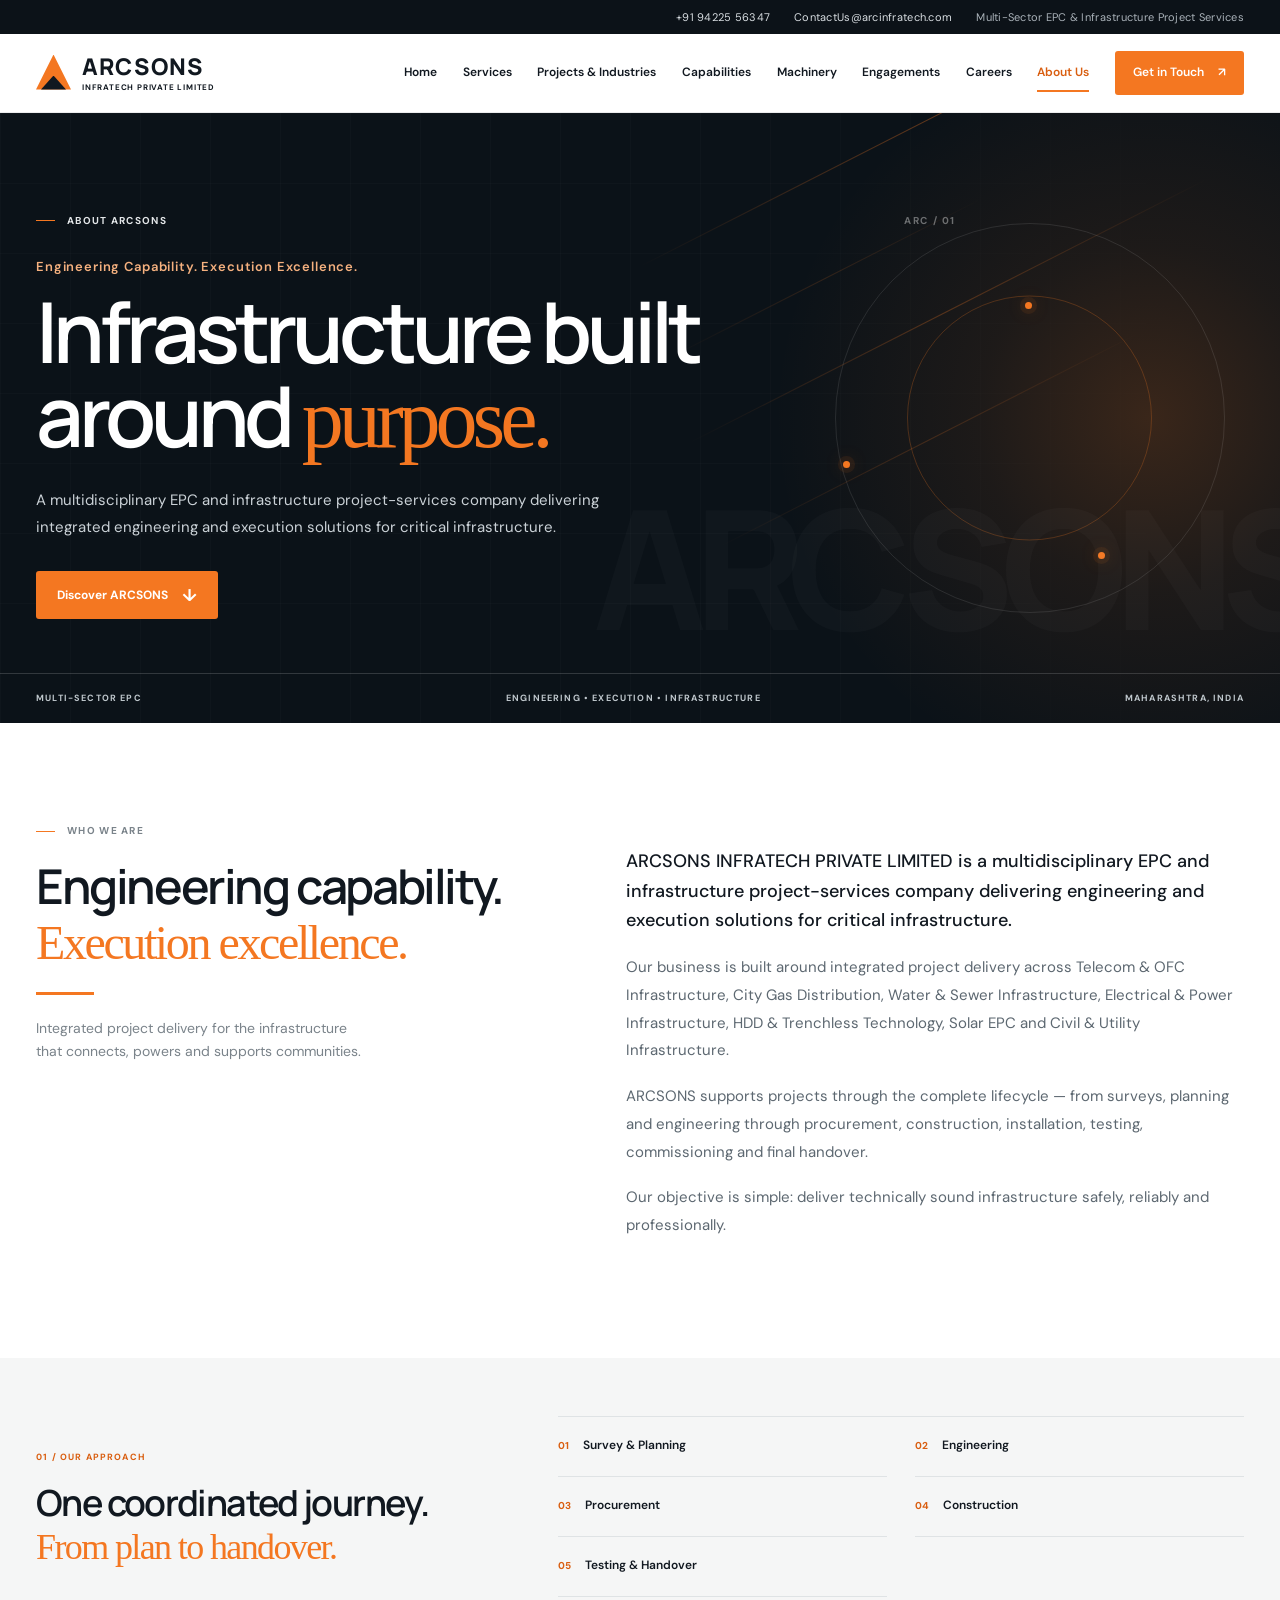
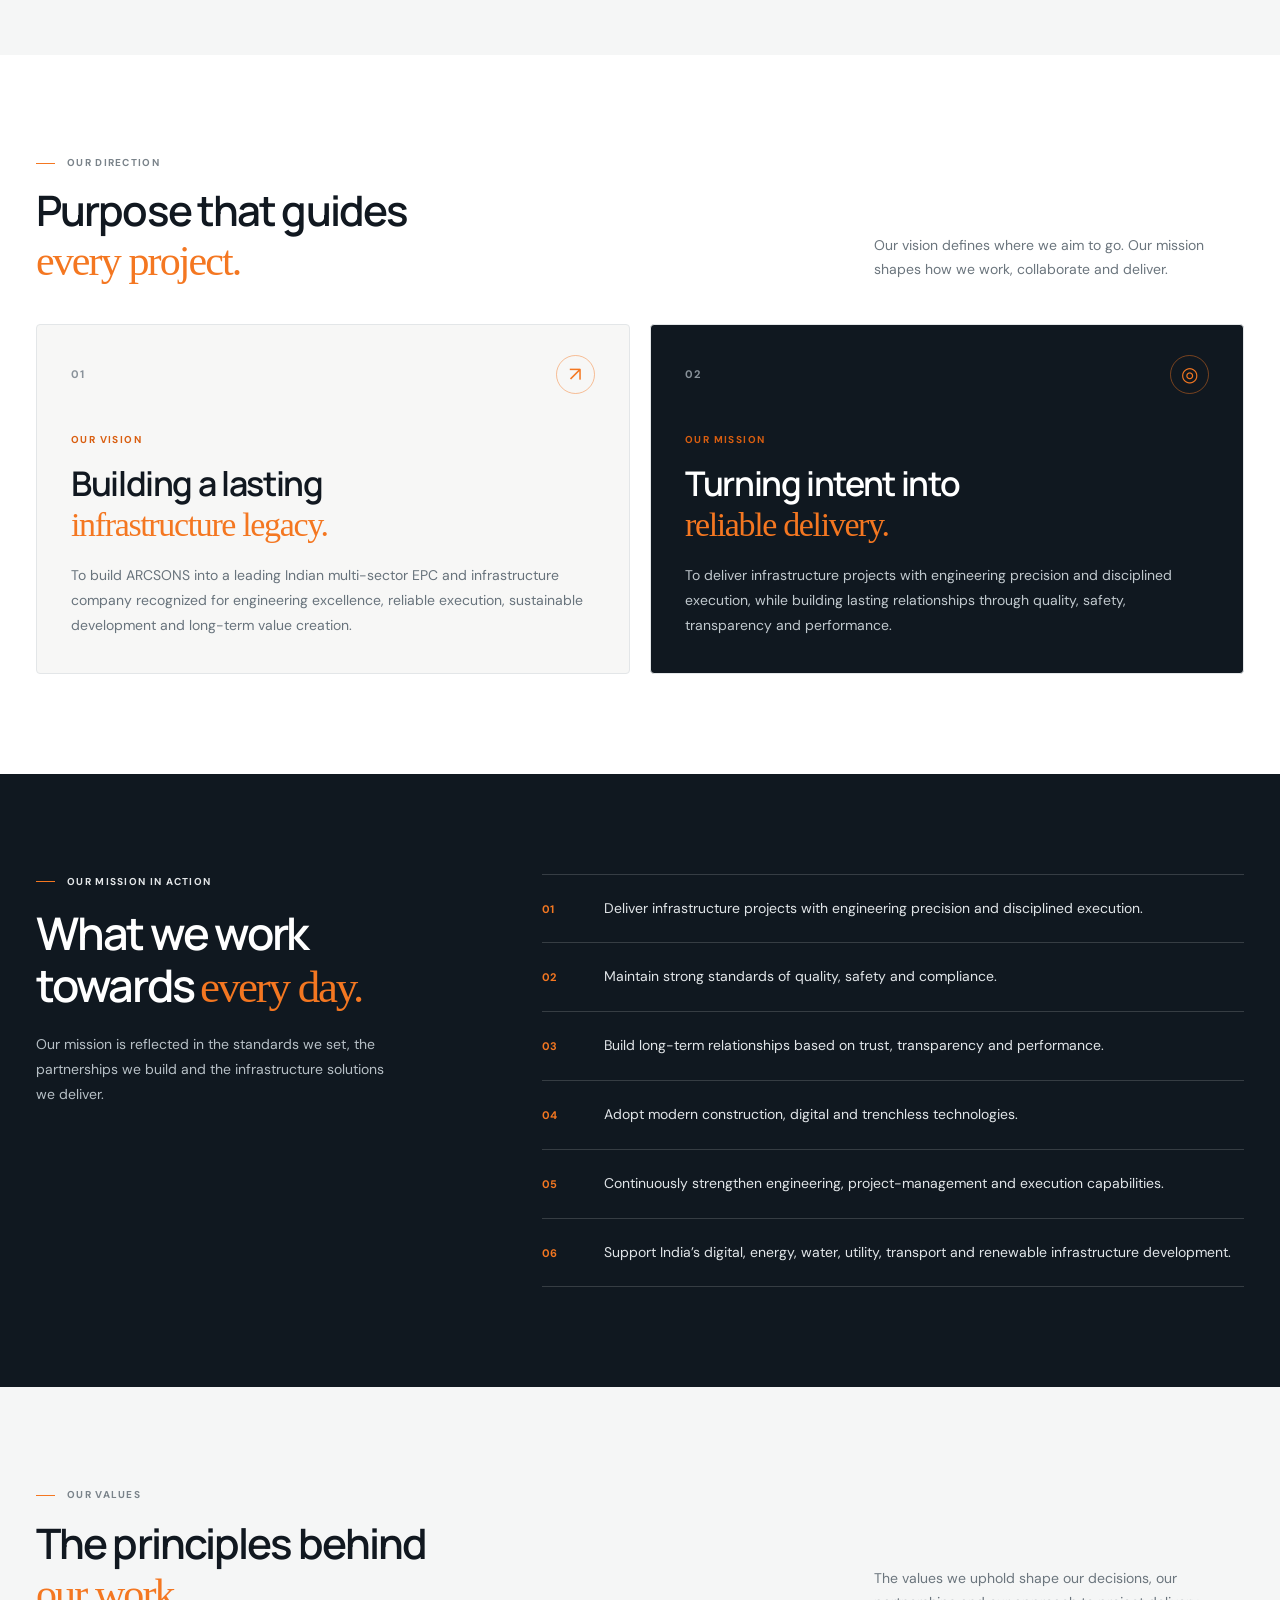
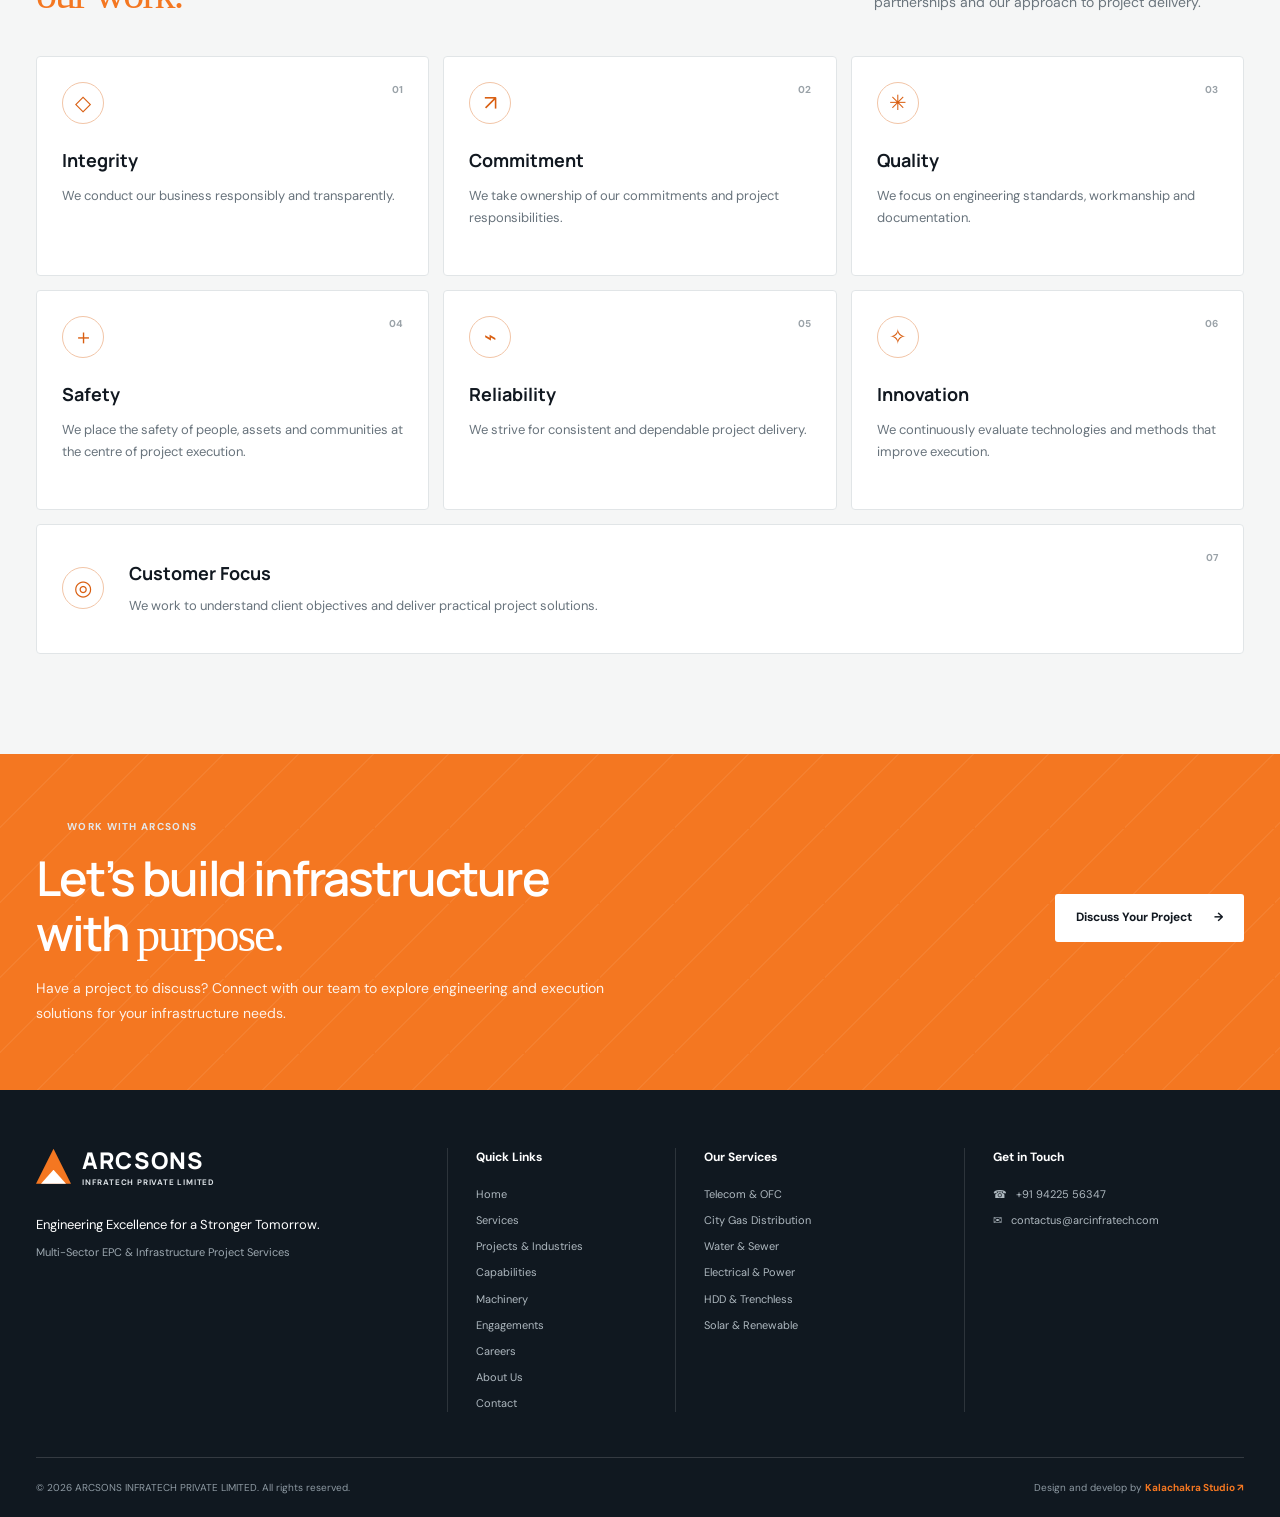
==== commit 61f08593: "Update about.html" ====
--- a/html/about.html
+++ b/html/about.html
@@ -41,151 +41,89 @@
        ===================================================== -->
 
   <div class="topbar">
-
-    <div class="container topbar-inner">
-
-      <span>Maharashtra, India</span>
-
-      <div class="topbar-contact">
-
-        <a href="tel:+919422556347">
-          +91 94225 56347
-        </a>
-
-        <a href="mailto:contact@arcsons.com">
-          contact@arcsons.com
-        </a>
-
-      </div>
-
-      <span class="topbar-tag">
-        Multi-Sector EPC &amp; Infrastructure Project Services
+  <div class="container topbar-inner">
+
+    <div class="topbar-contact">
+      <a href="tel:+919422556347">+91 94225 56347</a>
+      <a href="mailto:contactus@arcinfratech.com">ContactUs@arcinfratech.com</a>
+    </div>
+
+    <span class="topbar-tag">
+      Multi-Sector EPC &amp; Infrastructure Project Services
+    </span>
+  </div>
+</div>
+
+<header class="site-header">
+  <div class="container nav-wrap">
+
+    <a class="brand" href="../index.html" aria-label="ARCSONS Infratech home">
+      <span class="brand-mark" aria-hidden="true">
+        <i></i>
+        <b></b>
       </span>
 
-    </div>
-
+      <span class="brand-copy">
+        <strong>ARCSONS</strong>
+        <small>INFRATECH PRIVATE LIMITED</small>
+      </span>
+    </a>
+
+    <button
+      class="menu-toggle"
+      id="menuToggle"
+      aria-label="Open navigation"
+      aria-expanded="false"
+      aria-controls="mainNav"
+    >
+      <span></span>
+      <span></span>
+      <span></span>
+    </button>
+
+    <nav class="main-nav" id="mainNav" aria-label="Main navigation">
+
+      <a class="nav-link"
+        href="../index.html#home"
+        >
+        Home
+      </a>
+
+      <a class="nav-link" href="../html/services.html">
+        Services
+      </a>
+
+      <a class="nav-link" href="../html/projects.html">
+        Projects &amp; Industries
+      </a>
+
+      <a class="nav-link" href="../html/capabilities.html">
+        Capabilities
+      </a>
+
+      <a class="nav-link" href="../html/machinery.html">
+        Machinery
+      </a>
+
+      <!-- Current page -->
+      <a class="nav-link" href="../html/engagements.html">
+        Engagements
+      </a>
+   <a class="nav-link" href="../html/careers.html">
+        Careers
+      </a>
+         <a class="nav-link active" href="../html/about.html" aria-current="page">
+        About Us
+      </a>
+
+      <a class="nav-cta" href="../html/contact.html">
+        Get in Touch <span>↗</span>
+      </a>
+
+    </nav>
   </div>
-
-
-  <!-- =====================================================
-       NAVBAR
-       ===================================================== -->
-
-  <header class="site-header">
-
-    <div class="container nav-wrap">
-
-      <a
-        class="brand"
-        href="../index.html"
-        aria-label="ARCSONS Infratech home"
-      >
-
-        <span class="brand-mark" aria-hidden="true">
-          <i></i>
-          <b></b>
-        </span>
-
-        <span class="brand-copy">
-
-          <strong>ARCSONS</strong>
-
-          <small>
-            INFRATECH PRIVATE LIMITED
-          </small>
-
-        </span>
-
-      </a>
-
-
-      <!-- Mobile menu -->
-
-      <button
-        class="menu-toggle"
-        id="menuToggle"
-        aria-label="Open navigation"
-        aria-expanded="false"
-        type="button"
-      >
-
-        <span></span>
-        <span></span>
-        <span></span>
-
-      </button>
-
-
-      <!-- Navigation -->
-
-      <nav
-        class="main-nav"
-        id="mainNav"
-        aria-label="Main navigation"
-      >
-
-        <a
-          class="nav-link"
-          href="../index.html#home"
-        >
-          Home
-        </a>
-
-
-        <a
-          class="nav-link active"
-          href="about.html"
-          aria-current="page"
-        >
-          About Us
-        </a>
-
-
-        <a
-          class="nav-link"
-          href="../html/services.html"
-        >
-          Services
-        </a>
-
-
-        <a
-          class="nav-link"
-          href="../index.html#sectors"
-        >
-          Sectors
-        </a>
-
-
-        <a
-          class="nav-link"
-          href="capabilities.html"
-        >
-          Capabilities
-        </a>
-
-
-        <a
-          class="nav-link"
-          href="../index.html#contact"
-        >
-          Contact
-        </a>
-
-
-        <a
-          class="nav-cta"
-          href="../index.html#contact"
-        >
-          Get in Touch
-          <span>↗</span>
-        </a>
-
-      </nav>
-
-    </div>
-
-  </header>
+</header>
+
 
 
   <!-- =====================================================
@@ -1203,220 +1141,149 @@
        FOOTER
        ===================================================== -->
 
-  <footer class="site-footer">
-
-    <div class="container footer-main">
-
-
-      <!-- Footer brand -->
-
-      <div class="footer-brand">
-
-        <a
-          class="brand brand-light"
-          href="../index.html"
-        >
-
-          <span
-            class="brand-mark"
-            aria-hidden="true"
-          >
-            <i></i>
-            <b></b>
-          </span>
-
-
-          <span class="brand-copy">
-
-            <strong>
-              ARCSONS
-            </strong>
-
-            <small>
-              INFRATECH PRIVATE LIMITED
-            </small>
-
-          </span>
-
-        </a>
-
-
-        <p>
-          Engineering Excellence for a Stronger Tomorrow.
-        </p>
-
-
-        <small>
-          Multi-Sector EPC &amp; Infrastructure Project Services
-        </small>
-
-      </div>
-
-
-      <!-- Quick Links -->
-
-      <div class="footer-column">
-
-        <h3>
-          Quick Links
-        </h3>
-
-
-        <a href="../index.html#home">
-          Home
-        </a>
-
-
-        <a href="about.html">
-          About Us
-        </a>
-
-
-        <a href="../html/services.html">
-          Services
-        </a>
-
-
-        <a href="../index.html#sectors">
-          Sectors
-        </a>
-
-
-        <a href="capabilities.html">
-          Capabilities
-        </a>
-
-
-        <a href="../index.html#contact">
-          Contact
-        </a>
-
-      </div>
-
-
-      <!-- Services -->
-
-      <div class="footer-column">
-
-        <h3>
-          Our Services
-        </h3>
-
-
-        <a href="../index.html#services">
-          Telecom &amp; OFC
-        </a>
-
-
-        <a href="../index.html#services">
-          City Gas Distribution
-        </a>
-
-
-        <a href="../index.html#services">
-          Water &amp; Sewer
-        </a>
-
-
-        <a href="../index.html#services">
-          Electrical &amp; Power
-        </a>
-
-
-        <a href="../index.html#services">
-          HDD &amp; Trenchless
-        </a>
-
-
-        <a href="../index.html#services">
-          Solar &amp; Renewable
-        </a>
-
-      </div>
-
-
-      <!-- Contact -->
-
-      <div class="footer-column footer-contact">
-
-        <h3>
-          Get in Touch
-        </h3>
-
-
-        <span>
-          ⌖ &nbsp; Maharashtra, India
+    <footer class="site-footer">
+
+  <div class="container footer-main">
+
+    <div class="footer-brand">
+
+      <a class="brand brand-light" href="../index.html">
+
+        <span class="brand-mark" aria-hidden="true">
+          <i></i>
+          <b></b>
         </span>
 
-
-        <a href="tel:+919422556347">
-          ☎ &nbsp; +91 94225 56347
-        </a>
-
-
-        <a href="mailto:contact@arcsons.com">
-          ✉ &nbsp; contact@arcsons.com
-        </a>
-
-      </div>
+        <span class="brand-copy">
+          <strong>ARCSONS</strong>
+          <small>INFRATECH PRIVATE LIMITED</small>
+        </span>
+
+      </a>
+
+      <p>
+        Engineering Excellence for a Stronger Tomorrow.
+      </p>
+
+      <small>
+        Multi-Sector EPC &amp; Infrastructure Project Services
+      </small>
 
     </div>
 
 
-    <!-- Footer bottom -->
-
-    <div class="container footer-bottom">
-
-
-      <span>
-
-        © <span id="currentYear"></span>
-
-        ARCSONS INFRATECH PRIVATE LIMITED.
-
-        All rights reserved.
-
-      </span>
-
-
-      <div>
-
-        <a href="#">
-          Privacy Policy
-        </a>
-
-        <i></i>
-
-        <a href="#">
-          Terms &amp; Conditions
-        </a>
-
-        <i></i>
-
-        <a href="#">
-          Disclaimer
-        </a>
-
-      </div>
-
-
-      <span class="credit">
-
-        Design and develop by
-
-        <a
-          href="https://kalachakrastudio.in"
-          target="_blank"
-          rel="noopener noreferrer"
-        >
-          Kalachakra Studio ↗
-        </a>
-
-      </span>
+    <div class="footer-column">
+
+      <h3>Quick Links</h3>
+
+      <a href="../index.html#home">
+        Home
+      </a>
+
+      <a href="../html/services.html">
+        Services
+      </a>
+
+      <a href="../html/projects.html">
+        Projects &amp; Industries
+      </a>
+
+      <a href="../html/capabilities.html">
+        Capabilities
+      </a>
+
+      <a href="../html/machinery.html">
+        Machinery
+      </a>
+
+      <a href="../html/engagements.html">
+        Engagements
+      </a>
+          <a href="../html/careers.html">
+        Careers
+      </a>
+          <a href="../html/about.html">
+        About Us
+      </a>
+
+      <a href="../html/contact.html">
+        Contact
+      </a>
 
     </div>
 
-  </footer>
+
+    <div class="footer-column">
+
+      <h3>Our Services</h3>
+
+      <a href="../html/services.html#telecom">
+        Telecom &amp; OFC
+      </a>
+
+      <a href="../html/services.html#gas">
+        City Gas Distribution
+      </a>
+
+      <a href="../html/services.html#water">
+        Water &amp; Sewer
+      </a>
+
+      <a href="../html/services.html#electrical">
+        Electrical &amp; Power
+      </a>
+
+      <a href="../html/services.html#hdd">
+        HDD &amp; Trenchless
+      </a>
+
+      <a href="../html/services.html#solar">
+        Solar &amp; Renewable
+      </a>
+
+    </div>
+
+
+    <div class="footer-column footer-contact">
+
+      <h3>Get in Touch</h3>
+
+      <a href="tel:+919422556347">
+        ☎ &nbsp; +91 94225 56347
+      </a>
+
+      <a href="mailto:contactus@arcindratech.com">
+        ✉ &nbsp; contactus@arcinfratech.com
+      </a>
+
+    </div>
+
+  </div>
+
+
+  <div class="container footer-bottom">
+
+    <span>
+      © <span id="currentYear"></span>
+      ARCSONS INFRATECH PRIVATE LIMITED.
+      All rights reserved.
+    </span>
+
+    <span class="credit">
+      Design and develop by
+      <a
+        href="https://kalachakrastudio.in"
+        target="_blank"
+        rel="noopener noreferrer"
+      >
+        Kalachakra Studio ↗
+      </a>
+    </span>
+
+  </div>
+
+</footer>
+
 
 
   <!-- =====================================================
--- a/css/about.css
+++ b/css/about.css
@@ -9,7 +9,7 @@
    ========================================================= */
 
 .about-hero {
-  position: relative;
+ position: relative;
   min-height: 610px;
 
   display: flex;
@@ -252,9 +252,7 @@
 .about-hero-content {
   position: relative;
 
-  z-index: 5;
-
-  width: 100%;
+  z-index: 2;
 
   /*
    * IMPORTANT:
@@ -264,8 +262,8 @@
    * spacing exactly like the other ARCSONS pages.
    */
 
-  padding-top: 82px;
-  padding-bottom: 105px;
+  padding-top: 92px;
+  padding-bottom: 96px;
 }
 
 
@@ -1162,8 +1160,8 @@
 
 
   .about-hero-content {
-    padding-top: 75px;
-    padding-bottom: 100px;
+    padding-top: 78px;
+    padding-bottom: 82px;
   }
 
 
@@ -1264,7 +1262,7 @@
 
   .about-hero-content {
     padding-top: 65px;
-    padding-bottom: 100px;
+    padding-bottom: 72px;
   }
 
 
@@ -1546,7 +1544,7 @@
 
   .about-hero-content {
     padding-top: 58px;
-    padding-bottom: 105px;
+    padding-bottom: 82px;
   }
 
 
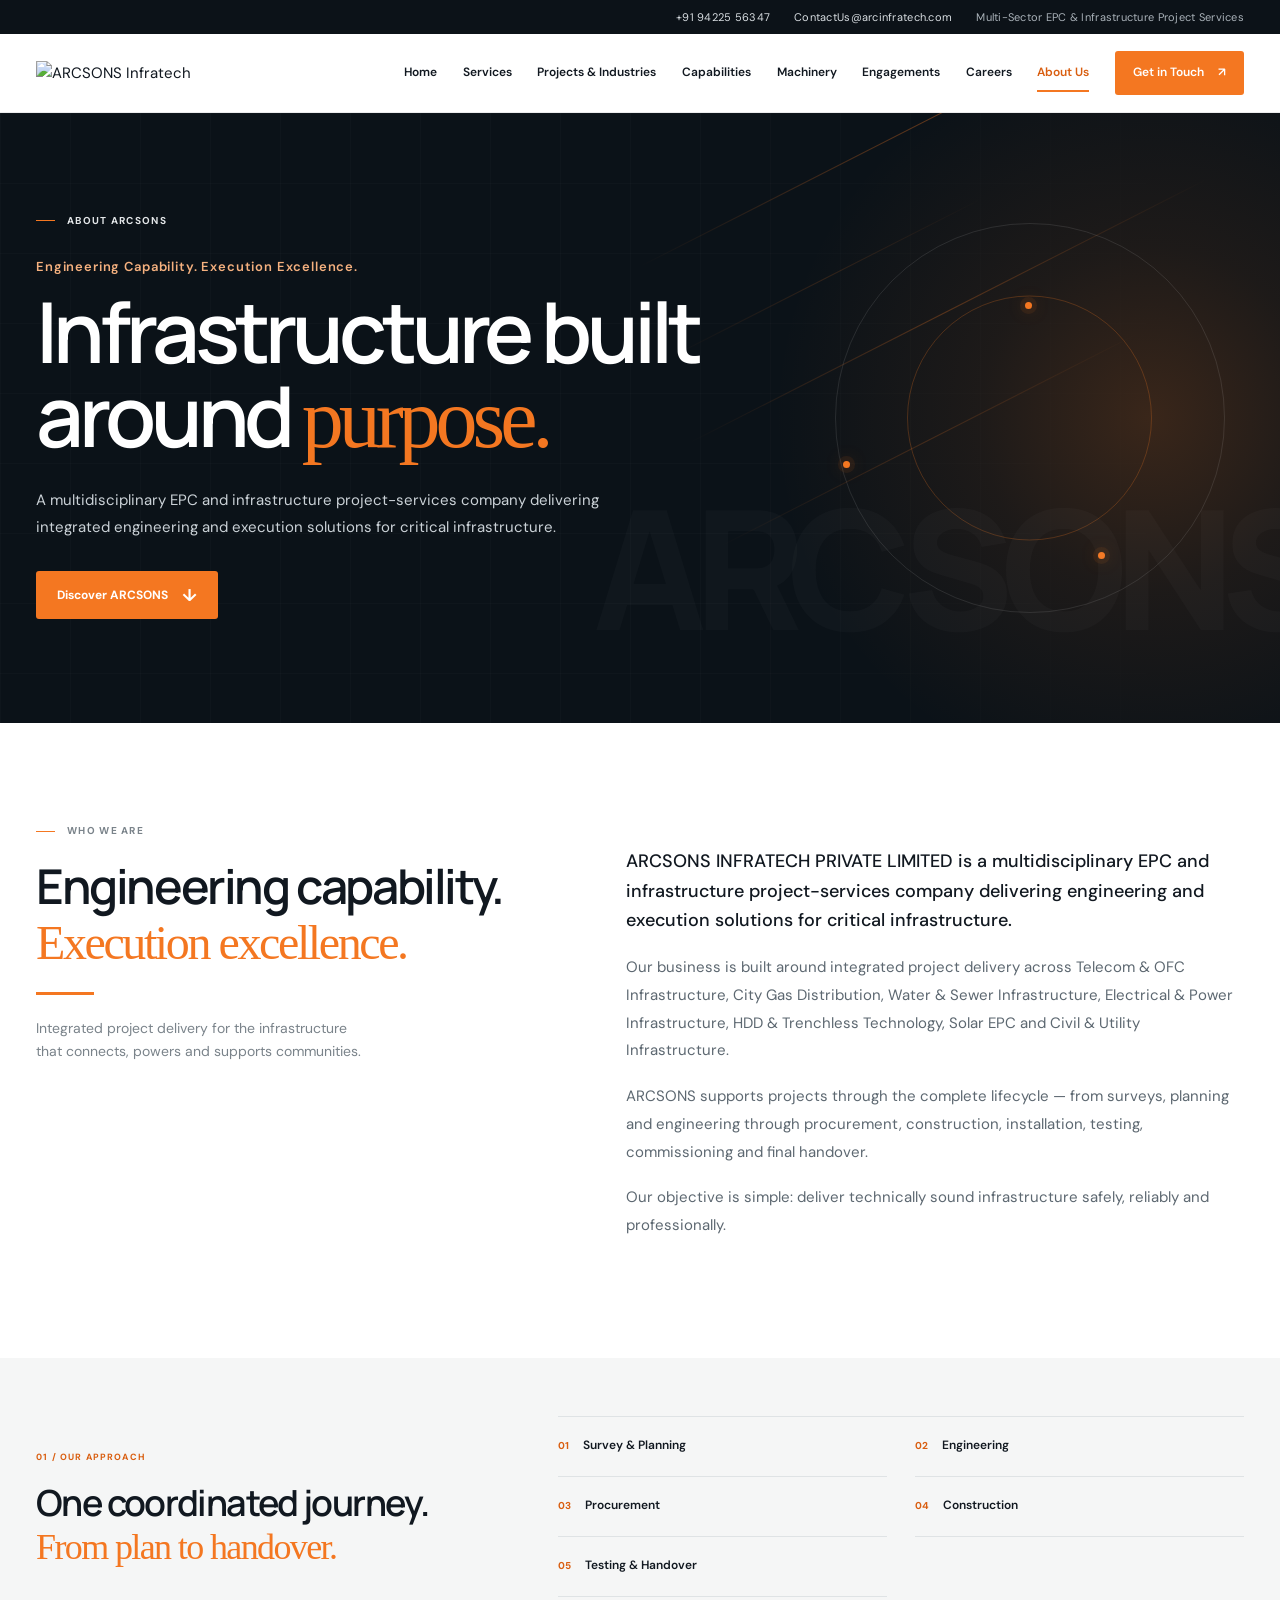
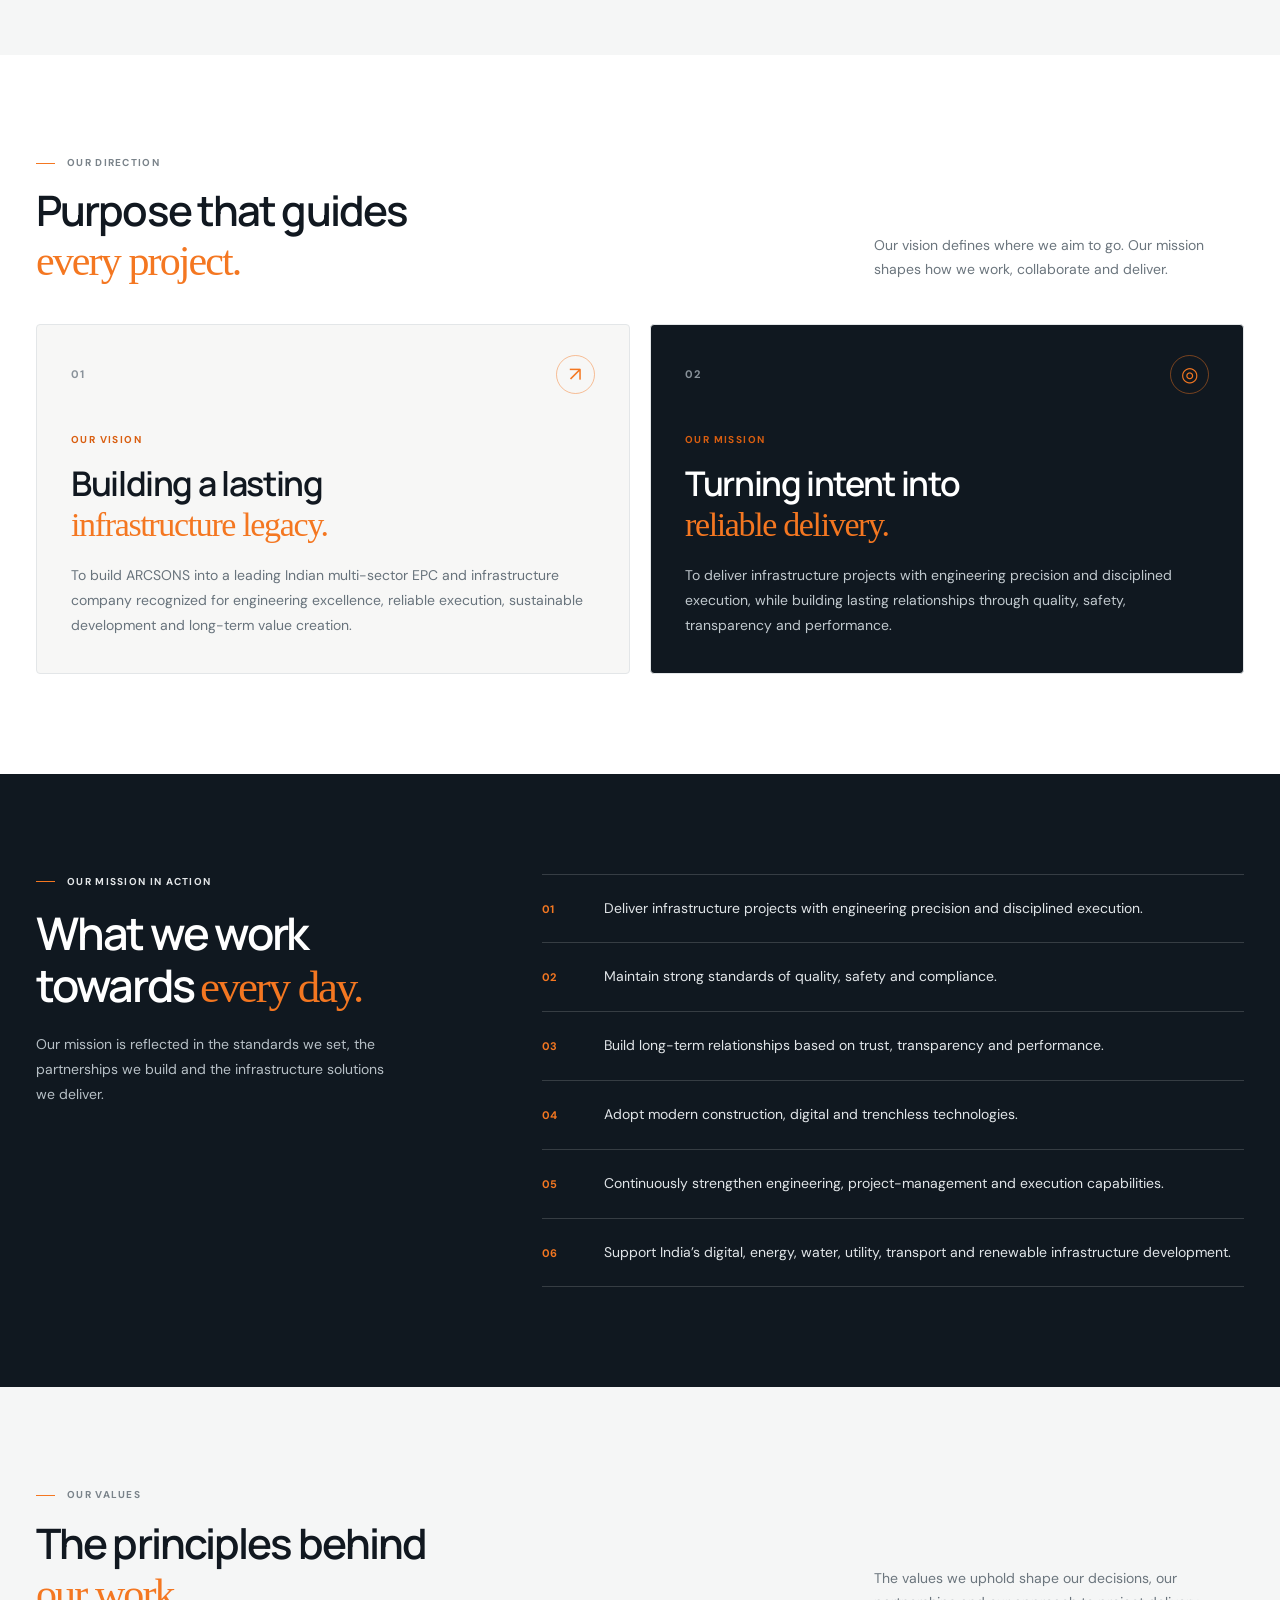
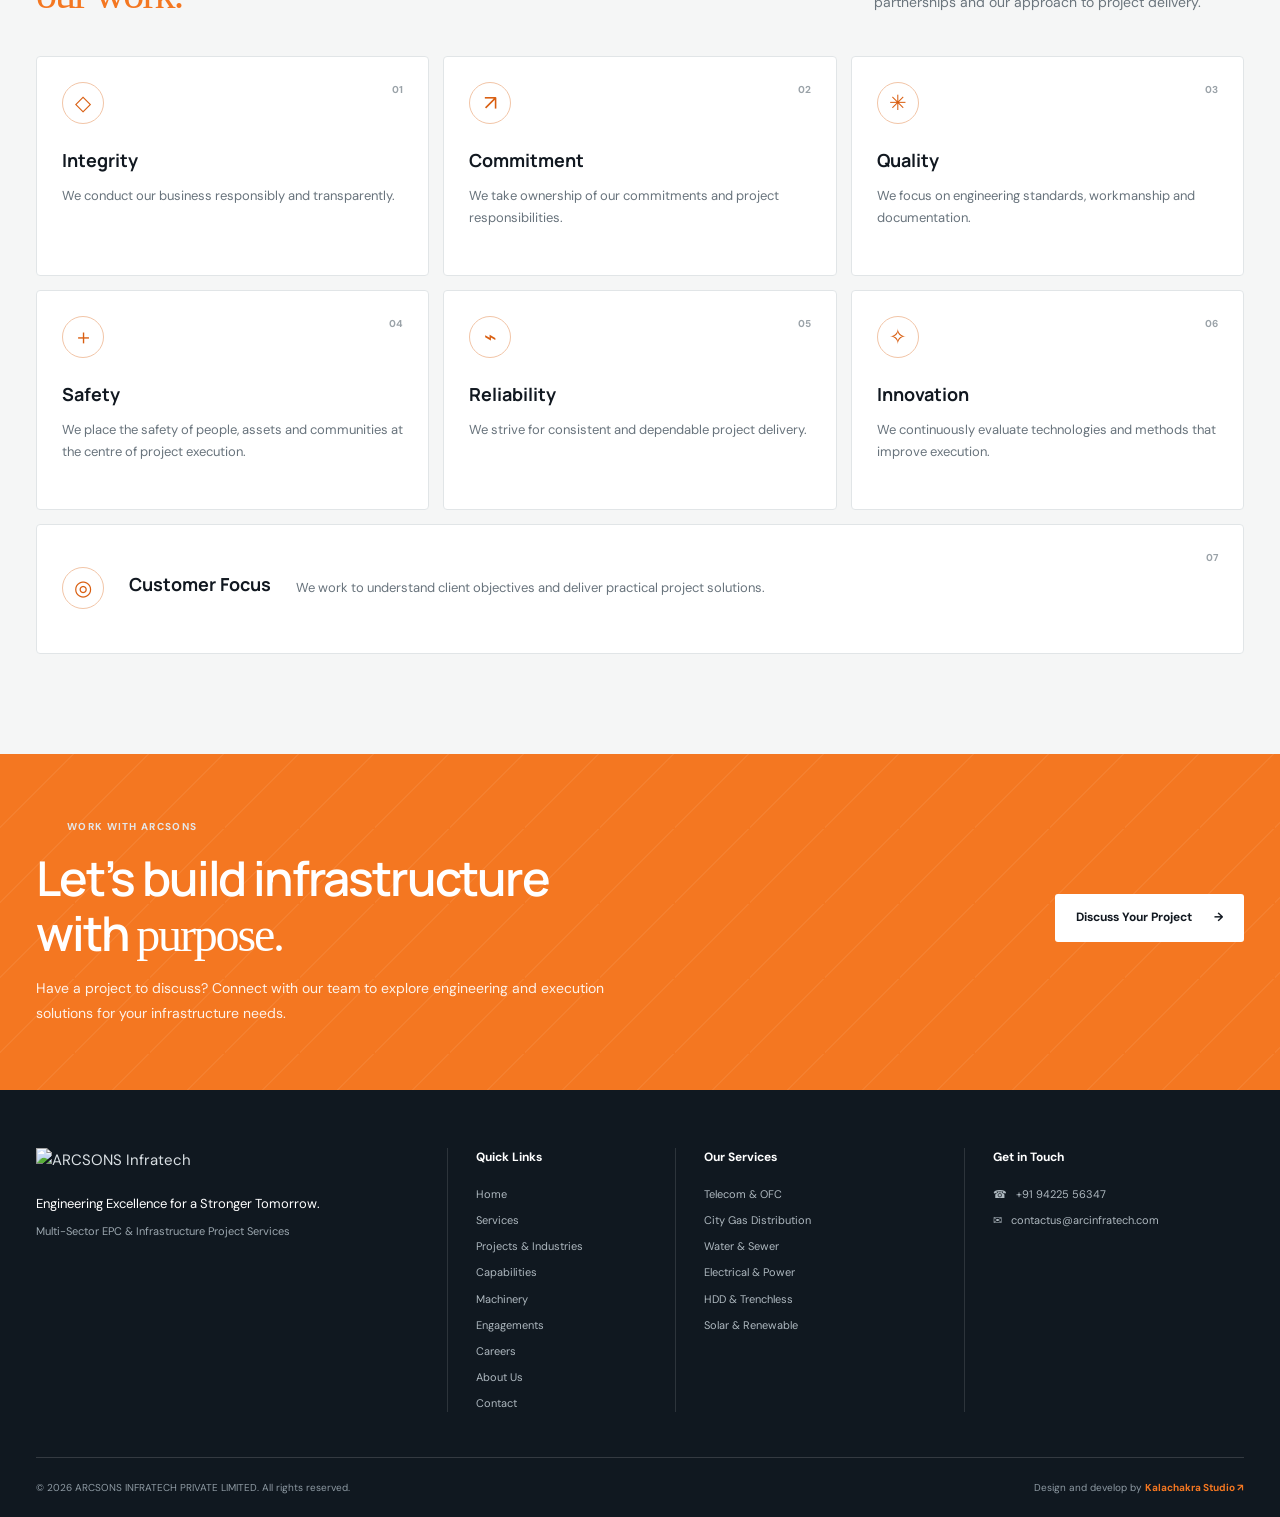
==== commit c2210d59: "Update about.html" ====
--- a/html/about.html
+++ b/html/about.html
@@ -57,17 +57,13 @@
 <header class="site-header">
   <div class="container nav-wrap">
 
-    <a class="brand" href="../index.html" aria-label="ARCSONS Infratech home">
-      <span class="brand-mark" aria-hidden="true">
-        <i></i>
-        <b></b>
-      </span>
-
-      <span class="brand-copy">
-        <strong>ARCSONS</strong>
-        <small>INFRATECH PRIVATE LIMITED</small>
-      </span>
-    </a>
+    <a class="brand" href="index.html" aria-label="ARCSONS Infratech home">
+  <img
+    src="Assets/Logo/Arc Logo Black.png"
+    alt="ARCSONS Infratech"
+    class="brand-logo"
+  />
+</a>
 
     <button
       class="menu-toggle"
@@ -239,10 +235,6 @@
           </div>
 
 
-          <span class="about-hero-code">
-            ARC / 01
-          </span>
-
         </div>
 
 
@@ -286,27 +278,6 @@
           <span>↓</span>
 
         </a>
-
-      </div>
-
-
-      <!-- =================================================
-           HERO BOTTOM INFORMATION STRIP
-           ================================================= -->
-
-      <div class="about-hero-bottom">
-
-        <span>
-          MULTI-SECTOR EPC
-        </span>
-
-        <span>
-          ENGINEERING • EXECUTION • INFRASTRUCTURE
-        </span>
-
-        <span>
-          MAHARASHTRA, INDIA
-        </span>
 
       </div>
 
@@ -1049,8 +1020,6 @@
             </span>
 
 
-            <div>
-
               <h3>
                 Customer Focus
               </h3>
@@ -1061,7 +1030,6 @@
                 and deliver practical project solutions.
               </p>
 
-            </div>
 
           </article>
 
@@ -1147,19 +1115,13 @@
 
     <div class="footer-brand">
 
-      <a class="brand brand-light" href="../index.html">
-
-        <span class="brand-mark" aria-hidden="true">
-          <i></i>
-          <b></b>
-        </span>
-
-        <span class="brand-copy">
-          <strong>ARCSONS</strong>
-          <small>INFRATECH PRIVATE LIMITED</small>
-        </span>
-
-      </a>
+     <a class="brand" href="index.html" aria-label="ARCSONS Infratech home">
+  <img
+    src="Assets/Logo/Arc Logo White.png"
+    alt="ARCSONS Infratech"
+    class="brand-logo"
+  />
+</a>
 
       <p>
         Engineering Excellence for a Stronger Tomorrow.
--- a/css/style.css
+++ b/css/style.css
@@ -11,6 +11,11 @@
   --serif: Georgia, "Times New Roman", serif;
 }
 
+
+/* =========================================================
+   RESET
+   ========================================================= */
+
 * {
   box-sizing: border-box;
 }
@@ -44,6 +49,11 @@
   -webkit-tap-highlight-color: transparent;
 }
 
+
+/* =========================================================
+   GLOBAL
+   ========================================================= */
+
 .container {
   width: min(var(--max-width), calc(100% - 72px));
   margin-inline: auto;
@@ -52,6 +62,11 @@
 .section-pad {
   padding: 100px 0;
 }
+
+
+/* =========================================================
+   TOPBAR
+   ========================================================= */
 
 .topbar {
   background: #0c1218;
@@ -88,33 +103,72 @@
   color: #aab2b9;
 }
 
+
+/* =========================================================
+   HEADER
+   ========================================================= */
+
 .site-header {
   position: sticky;
   top: 0;
-  z-index: 100;
+  z-index: 1000;
+
   background: rgba(255, 255, 255, 0.97);
+
   border-bottom: 1px solid rgba(17, 24, 32, 0.08);
+
   backdrop-filter: blur(14px);
+  -webkit-backdrop-filter: blur(14px);
 }
 
 .nav-wrap {
   min-height: 78px;
+
   display: flex;
   align-items: center;
   justify-content: space-between;
+
   gap: 28px;
 }
 
+
+/* =========================================================
+   BRAND / LOGO
+   ========================================================= */
+
 .brand {
+  position: relative;
+  z-index: 1002;
+
   display: inline-flex;
   align-items: center;
+
   gap: 11px;
+
   flex-shrink: 0;
 }
+
+.brand-logo {
+  display: block;
+
+  width: 190px;
+  height: auto;
+
+  object-fit: contain;
+}
+
+.brand-light .brand-logo {
+  width: 200px;
+}
+
+
+/* Legacy logo support */
 
 .brand-mark {
   position: relative;
+
   display: inline-block;
+
   width: 35px;
   height: 37px;
 }
@@ -122,64 +176,99 @@
 .brand-mark i {
   position: absolute;
   inset: 0 0 2px;
+
   background: var(--orange);
-  clip-path: polygon(50% 0, 100% 100%, 0 100%);
+
+  clip-path: polygon(
+    50% 0,
+    100% 100%,
+    0 100%
+  );
 }
 
 .brand-mark b {
   position: absolute;
+
   left: 5px;
   bottom: 2px;
+
   width: 25px;
   height: 14px;
+
   background: var(--ink);
-  clip-path: polygon(0 100%, 50% 0, 100% 100%);
+
+  clip-path: polygon(
+    0 100%,
+    50% 0,
+    100% 100%
+  );
 }
 
 .brand-copy {
   display: flex;
   flex-direction: column;
+
   line-height: 1.1;
 }
 
 .brand-copy strong {
   font-family: "Manrope", sans-serif;
+
   font-size: 23px;
   font-weight: 800;
+
   letter-spacing: 0.06em;
 }
 
 .brand-copy small {
   margin-top: 4px;
+
   font-size: 8px;
   font-weight: 700;
+
   letter-spacing: 0.1em;
 }
+
+
+/* =========================================================
+   DESKTOP NAVIGATION
+   ========================================================= */
 
 .main-nav {
   display: flex;
+
   align-items: center;
+
   gap: clamp(13px, 2vw, 29px);
+
   font-size: 12px;
   font-weight: 600;
 }
 
 .nav-link {
   position: relative;
+
   padding: 28px 0;
+
   white-space: nowrap;
 }
 
 .nav-link::after {
   position: absolute;
+
   right: 0;
   bottom: 19px;
   left: 0;
+
   height: 2px;
+
   background: var(--orange);
+
   content: "";
+
   transform: scaleX(0);
   transform-origin: left;
+
   transition: transform 0.2s ease;
 }
 
@@ -192,92 +281,167 @@
   color: var(--orange-dark);
 }
 
+
+/* =========================================================
+   NAV CTA
+   ========================================================= */
+
 .nav-cta {
   display: inline-flex;
+
   align-items: center;
+
   gap: 14px;
+
   padding: 12px 18px;
+
   border-radius: 3px;
+
   background: var(--orange);
   color: #fff;
+
   white-space: nowrap;
-  transition: background 0.2s ease, transform 0.2s ease;
-}
-
-.nav-cta:hover,
-.button-orange:hover {
+
+  transition:
+    background 0.2s ease,
+    transform 0.2s ease;
+}
+
+.nav-cta:hover {
   background: var(--orange-dark);
+
   transform: translateY(-2px);
 }
+
+
+/* =========================================================
+   MOBILE MENU BUTTON
+   ========================================================= */
 
 .menu-toggle {
   display: none;
+
+  position: relative;
+
+  z-index: 1002;
+
+  width: 44px;
+  height: 44px;
+
+  margin: 0;
+  padding: 0;
+
   border: 0;
-  padding: 8px;
+
   background: transparent;
+
   cursor: pointer;
+
+  align-items: center;
+  justify-content: center;
+
+  flex-direction: column;
+
+  gap: 5px;
 }
 
 .menu-toggle span {
   display: block;
+
   width: 24px;
   height: 2px;
-  margin: 5px 0;
+
+  margin: 0;
+
   background: var(--ink);
-  transition: transform 0.2s ease, opacity 0.2s ease;
-}
-
-/* Hero */
+
+  transition:
+    transform 0.25s ease,
+    opacity 0.25s ease;
+}
+
+
+/* =========================================================
+   HERO
+   ========================================================= */
+
 .hero {
   position: relative;
+
   min-height: 620px;
+
   display: flex;
   align-items: center;
+
   overflow: hidden;
+
   background: #111820;
+
   color: #fff;
 }
 
 .hero-image,
 .hero-shade {
   position: absolute;
+
   inset: 0;
 }
 
 .hero-image {
   background-image: url("https://images.unsplash.com/photo-1504917595217-d4dc5ebe6122?auto=format&fit=crop&w=2000&q=90");
+
   background-position: center 48%;
   background-size: cover;
+
   transform: scale(1.02);
 }
 
 .hero-shade {
   background:
-    linear-gradient(90deg, rgba(10, 17, 24, 0.97) 0%, rgba(10, 17, 24, 0.88) 30%, rgba(10, 17, 24, 0.32) 67%, rgba(10, 17, 24, 0.08) 100%),
-    linear-gradient(0deg, rgba(10, 17, 24, 0.5), transparent 48%);
+    linear-gradient(
+      90deg,
+      rgba(10, 17, 24, 0.97) 0%,
+      rgba(10, 17, 24, 0.88) 30%,
+      rgba(10, 17, 24, 0.32) 67%,
+      rgba(10, 17, 24, 0.08) 100%
+    ),
+    linear-gradient(
+      0deg,
+      rgba(10, 17, 24, 0.5),
+      transparent 48%
+    );
 }
 
 .hero-content {
   position: relative;
+
   z-index: 1;
+
   padding-top: 72px;
   padding-bottom: 55px;
 }
 
 .eyebrow {
   display: flex;
+
   align-items: center;
+
   gap: 12px;
+
   color: #7a838a;
+
   font-size: 10px;
   font-weight: 700;
+
   letter-spacing: 0.13em;
 }
 
 .eyebrow > span {
   display: inline-block;
+
   width: 19px;
   height: 1px;
+
   background: var(--orange);
 }
 
@@ -287,131 +451,201 @@
 
 .hero h1 {
   max-width: 720px;
+
   margin: 22px 0 18px;
+
   font-family: "Manrope", sans-serif;
+
   font-size: clamp(43px, 5.3vw, 76px);
+
   font-weight: 600;
+
   letter-spacing: -0.055em;
+
   line-height: 1.06;
 }
 
 h1 em,
 h2 em {
   color: var(--orange);
+
   font-style: normal;
 }
 
 .hero-lead {
   max-width: 470px;
+
   margin: 0;
+
   color: #f0f2f3;
+
   font-size: clamp(17px, 1.7vw, 21px);
+
   line-height: 1.45;
 }
 
 .hero-services {
   max-width: 560px;
+
   margin: 20px 0 0;
+
   color: #d3d8dc;
+
   font-size: 12px;
+
   line-height: 1.8;
 }
 
 .hero-services b {
   padding: 0 5px;
+
   color: var(--orange);
 }
 
 .hero-actions {
   display: flex;
+
   flex-wrap: wrap;
+
   gap: 14px;
+
   margin-top: 30px;
 }
 
 .button {
   display: inline-flex;
+
   min-height: 48px;
+
   align-items: center;
   justify-content: center;
+
   gap: 22px;
+
   padding: 0 20px;
+
   border: 1px solid transparent;
+
   border-radius: 3px;
+
   font-size: 12px;
   font-weight: 700;
-  transition: transform 0.2s ease, background 0.2s ease, border-color 0.2s ease;
+
+  transition:
+    transform 0.2s ease,
+    background 0.2s ease,
+    border-color 0.2s ease;
 }
 
 .button-orange {
   background: var(--orange);
+
   color: #fff;
 }
 
 .button-outline-light {
   border-color: rgba(255, 255, 255, 0.65);
+
   color: #fff;
 }
 
 .button-outline-light:hover {
   border-color: var(--orange);
+
   background: rgba(255, 255, 255, 0.08);
 }
 
 .scroll-cue {
   display: inline-flex;
+
   align-items: center;
+
   gap: 12px;
+
   margin-top: 60px;
+
   color: #dfe3e6;
+
   font-size: 12px;
 }
 
 .scroll-arrow {
   color: var(--orange);
+
   font-size: 22px;
 }
 
 .hero-side-note {
   position: absolute;
+
   top: 17%;
-  right: max(36px, calc((100vw - var(--max-width)) / 2));
+
+  right: max(
+    36px,
+    calc((100vw - var(--max-width)) / 2)
+  );
+
   z-index: 1;
+
   display: flex;
+
   flex-direction: column;
+
   color: rgba(255, 255, 255, 0.8);
+
   font-size: 9px;
+
   letter-spacing: 0.13em;
 }
 
 .hero-index {
   position: absolute;
-  right: max(36px, calc((100vw - var(--max-width)) / 2));
+
+  right: max(
+    36px,
+    calc((100vw - var(--max-width)) / 2)
+  );
+
   bottom: 45px;
+
   z-index: 1;
+
   display: flex;
+
   align-items: center;
+
   gap: 12px;
+
   color: #fff;
+
   font-size: 10px;
 }
 
 .hero-index i {
   display: block;
+
   width: 1px;
   height: 38px;
+
   background: var(--orange);
 }
 
-/* About */
+
+/* =========================================================
+   ABOUT
+   ========================================================= */
+
 .about {
   background: #fff;
 }
 
 .about-grid {
   display: grid;
+
   grid-template-columns: 0.9fr 1.1fr;
+
   align-items: center;
+
   gap: 80px;
 }
 
@@ -420,16 +654,22 @@
 .lifecycle h2,
 .trust h2 {
   margin: 15px 0 16px;
+
   font-family: "Manrope", sans-serif;
+
   font-size: clamp(30px, 3vw, 43px);
+
   font-weight: 600;
+
   letter-spacing: -0.045em;
+
   line-height: 1.16;
 }
 
 .about-copy p,
 .trust-copy p {
   color: #5d6871;
+
   font-size: 14px;
 }
 
@@ -439,11 +679,17 @@
 
 .text-link {
   display: inline-flex;
+
   align-items: center;
+
   gap: 12px;
+
   margin-top: 15px;
+
   color: var(--orange-dark);
+
   font-size: 12px;
+
   font-weight: 700;
 }
 
@@ -457,174 +703,266 @@
 
 .about-visual {
   position: relative;
+
   min-height: 390px;
 }
 
 .about-main-image {
   width: 66%;
   height: 365px;
+
   object-fit: cover;
+
   border-radius: 3px;
 }
 
 .expertise-card {
   position: absolute;
+
   top: 26px;
   right: 0;
+
   display: grid;
+
   gap: 20px;
+
   width: 44%;
+
   padding: 24px 22px;
+
   border: 1px solid #e5e7e8;
+
   border-radius: 4px;
+
   background: #fff;
-  box-shadow: 0 15px 40px rgba(17, 24, 32, 0.08);
+
+  box-shadow:
+    0 15px 40px rgba(17, 24, 32, 0.08);
+
   font-size: 12px;
+
   font-weight: 600;
 }
 
 .expertise-card div {
   display: flex;
+
   align-items: center;
+
   gap: 12px;
 }
 
 .mini-icon {
   color: var(--orange);
+
   font-size: 19px;
 }
 
 .about-inset {
   position: absolute;
+
   right: -5px;
   bottom: 0;
+
   width: 53%;
+
   overflow: hidden;
+
   border: 5px solid #fff;
+
   border-radius: 3px;
+
   background: var(--ink);
-  box-shadow: 0 12px 30px rgba(17, 24, 32, 0.13);
+
+  box-shadow:
+    0 12px 30px rgba(17, 24, 32, 0.13);
 }
 
 .about-inset img {
   width: 100%;
   height: 135px;
+
   object-fit: cover;
+
   opacity: 0.8;
 }
 
 .about-inset span {
   position: absolute;
+
   right: 14px;
   bottom: 12px;
   left: 14px;
+
   color: #fff;
+
   font-size: 12px;
+
   line-height: 1.4;
 }
 
-/* Services */
+
+/* =========================================================
+   SERVICES
+   ========================================================= */
+
 .services {
   background: var(--paper-soft);
 }
 
 .section-heading {
   display: flex;
+
   align-items: end;
+
   justify-content: space-between;
+
   gap: 30px;
+
   margin-bottom: 34px;
 }
 
 .section-heading h2 {
   margin-bottom: 0;
+
   font-size: clamp(27px, 2.7vw, 38px);
 }
 
 .section-heading h2 span {
   color: #66717a;
+
   font-weight: 400;
 }
 
 .section-heading > .text-link {
   flex-shrink: 0;
+
   margin-bottom: 5px;
 }
 
 .service-grid {
   display: grid;
-  grid-template-columns: repeat(4, minmax(0, 1fr));
+
+  grid-template-columns:
+    repeat(4, minmax(0, 1fr));
+
   gap: 18px;
 }
 
 .service-card {
   position: relative;
+
   min-height: 230px;
+
   padding: 25px 23px 22px;
+
   border: 1px solid #e1e5e7;
+
   border-radius: 4px;
+
   background: #fff;
-  transition: border-color 0.25s ease, transform 0.25s ease, box-shadow 0.25s ease;
+
+  transition:
+    border-color 0.25s ease,
+    transform 0.25s ease,
+    box-shadow 0.25s ease;
 }
 
 .service-card:hover {
   transform: translateY(-5px);
+
   border-color: rgba(244, 119, 33, 0.6);
-  box-shadow: 0 16px 35px rgba(17, 24, 32, 0.07);
+
+  box-shadow:
+    0 16px 35px rgba(17, 24, 32, 0.07);
 }
 
 .service-icon {
   margin-bottom: 13px;
+
   color: var(--orange);
+
   font-size: 27px;
+
   line-height: 1;
 }
 
 .service-card > small {
   display: block;
+
   color: #929aa1;
+
   font-size: 9px;
+
   letter-spacing: 0.08em;
 }
 
 .service-card h3 {
   margin: 4px 0 10px;
+
   font-family: "Manrope", sans-serif;
+
   font-size: 16px;
+
   font-weight: 700;
+
   line-height: 1.35;
 }
 
 .service-card p {
   margin: 0 0 19px;
+
   color: #68737c;
+
   font-size: 12px;
+
   line-height: 1.65;
 }
 
 .service-card a {
   display: inline-flex;
+
   align-items: center;
+
   gap: 12px;
+
   color: var(--orange-dark);
+
   font-size: 11px;
+
   font-weight: 700;
 }
 
-/* Lifecycle */
+
+/* =========================================================
+   LIFECYCLE
+   ========================================================= */
+
 .lifecycle {
   position: relative;
+
   overflow: hidden;
+
   background: #101820;
+
   color: #fff;
 }
 
 .lifecycle-bg {
   position: absolute;
+
   inset: 0;
+
   background:
-    linear-gradient(90deg, rgba(12, 19, 26, 0.98), rgba(12, 19, 26, 0.85) 56%, rgba(12, 19, 26, 0.45)),
-    url("https://images.unsplash.com/photo-1516937941344-00b4e0337589?auto=format&fit=crop&w=1800&q=85") center / cover;
+    linear-gradient(
+      90deg,
+      rgba(12, 19, 26, 0.98),
+      rgba(12, 19, 26, 0.85) 56%,
+      rgba(12, 19, 26, 0.45)
+    ),
+    url("https://images.unsplash.com/photo-1516937941344-00b4e0337589?auto=format&fit=crop&w=1800&q=85")
+      center / cover;
+
   opacity: 0.9;
 }
 
@@ -634,121 +972,183 @@
 
 .lifecycle-intro {
   display: flex;
+
   align-items: end;
+
   justify-content: space-between;
+
   gap: 50px;
 }
 
 .lifecycle h2 {
   margin-bottom: 10px;
+
   font-size: clamp(34px, 3.4vw, 48px);
 }
 
 .lifecycle-intro p {
   max-width: 590px;
+
   margin: 0;
+
   color: #c6cdd2;
+
   font-size: 14px;
 }
 
 .principles {
   display: flex;
+
   flex-direction: column;
+
   gap: 10px;
+
   padding-left: 25px;
+
   border-left: 2px solid var(--orange);
+
   color: #e7eaec;
+
   font-size: 11px;
+
   letter-spacing: 0.12em;
 }
 
 .timeline {
   display: flex;
+
   align-items: flex-start;
+
   justify-content: space-between;
+
   gap: 10px;
+
   margin-top: 55px;
 }
 
 .timeline-step {
   display: flex;
+
   min-width: 0;
+
   flex-direction: column;
+
   align-items: center;
+
   gap: 12px;
+
   text-align: center;
 }
 
 .timeline-step > span {
   display: grid;
+
   width: 43px;
   height: 43px;
+
   place-items: center;
+
   border: 1px solid var(--orange);
+
   border-radius: 50%;
+
   color: #fff;
+
   font-size: 20px;
 }
 
 .timeline-step small {
   color: #e1e5e8;
+
   font-size: 10px;
+
   white-space: nowrap;
 }
 
 .timeline > b {
   padding-top: 11px;
+
   color: var(--orange);
+
   font-size: 14px;
+
   font-weight: 400;
 }
 
-/* Sectors / Industries */
+
+/* =========================================================
+   SECTORS
+   ========================================================= */
+
 .sectors {
   padding: 100px 0;
+
   background: #fff;
 }
 
-/* Trust */
+
+/* =========================================================
+   TRUST
+   ========================================================= */
+
 .trust {
   padding-top: 60px;
+
   background: #f5f6f6;
 }
 
 .trust-inner {
   display: grid;
-  grid-template-columns: 0.9fr 1.15fr 0.9fr;
+
+  grid-template-columns:
+    0.9fr 1.15fr 0.9fr;
+
   align-items: center;
+
   gap: 45px;
 }
 
 .trust h2 {
   margin-top: 13px;
+
   font-size: clamp(29px, 2.8vw, 39px);
 }
 
 .trust-points {
   display: grid;
-  grid-template-columns: repeat(2, minmax(0, 1fr));
+
+  grid-template-columns:
+    repeat(2, minmax(0, 1fr));
+
   gap: 27px 24px;
 }
 
 .trust-points > div {
   display: grid;
+
   grid-template-columns: 34px 1fr;
+
   column-gap: 10px;
+
   align-items: start;
 }
 
 .trust-icon {
   grid-row: span 2;
+
   display: grid;
+
   width: 32px;
   height: 32px;
+
   place-items: center;
+
   border: 1px solid #f3c4a6;
+
   border-radius: 50%;
+
   color: var(--orange);
+
   font-size: 17px;
 }
 
@@ -758,112 +1158,691 @@
 
 .trust-points small {
   margin-top: 5px;
+
   color: #77818a;
+
   font-size: 11px;
+
   line-height: 1.5;
 }
 
 .trust-image {
   position: relative;
+
   height: 250px;
+
   overflow: hidden;
+
   border-radius: 4px;
+
   background: var(--ink);
 }
 
 .trust-image img {
   width: 100%;
   height: 100%;
+
   object-fit: cover;
 }
 
 .trust-image-caption {
   position: absolute;
+
   right: 0;
   bottom: 0;
   left: 0;
+
   padding: 40px 20px 18px;
-  background: linear-gradient(transparent, rgba(8, 14, 20, 0.9));
+
+  background:
+    linear-gradient(
+      transparent,
+      rgba(8, 14, 20, 0.9)
+    );
+
   color: #fff;
+
   font-size: 14px;
+
   line-height: 1.4;
 }
-
-/* CTA */
+/* =========================================================
+   OUR EXPERTISE / INDUSTRIES WE SERVE
+   ========================================================= */
+
+.industries-section {
+  padding: 100px 0;
+  background: #fff;
+  color: var(--ink);
+  overflow: hidden;
+}
+
+.industries-heading {
+  max-width: 680px;
+  margin-bottom: 48px;
+}
+
+.section-eyebrow {
+  display: inline-flex;
+  align-items: center;
+  gap: 10px;
+
+  margin-bottom: 14px;
+
+  color: var(--orange);
+  font-size: 11px;
+  font-weight: 700;
+  letter-spacing: 0.16em;
+  line-height: 1.2;
+  text-transform: uppercase;
+}
+
+.section-eyebrow::before {
+  content: "";
+  display: block;
+  width: 22px;
+  height: 1px;
+  background: var(--orange);
+}
+
+.industries-heading h2 {
+  margin: 0 0 16px;
+
+  font-family: "Manrope", sans-serif;
+  font-size: clamp(32px, 4vw, 44px);
+  font-weight: 600;
+  line-height: 1.12;
+  letter-spacing: -0.04em;
+}
+
+.industries-heading p {
+  max-width: 620px;
+  margin: 0;
+
+  color: #68727b;
+  font-size: 14px;
+  line-height: 1.75;
+}
+
+
+/* =========================================================
+   INDUSTRIES LIST
+   ========================================================= */
+
+.industries-list {
+  display: grid;
+  grid-template-columns: repeat(2, minmax(0, 1fr));
+
+  border-top: 1px solid var(--line);
+  border-left: 1px solid var(--line);
+}
+
+.industry-item {
+  position: relative;
+
+  display: flex;
+  align-items: flex-start;
+
+  min-width: 0;
+  min-height: 170px;
+
+  gap: 24px;
+  padding: 30px 28px;
+
+  background: #fff;
+
+  border-right: 1px solid var(--line);
+  border-bottom: 1px solid var(--line);
+
+  transition:
+    background 0.25s ease,
+    transform 0.25s ease,
+    box-shadow 0.25s ease;
+}
+
+.industry-item::before {
+  content: "";
+
+  position: absolute;
+  top: 0;
+  left: 0;
+
+  width: 3px;
+  height: 100%;
+
+  background: var(--orange);
+
+  transform: scaleY(0);
+  transform-origin: top;
+
+  transition: transform 0.25s ease;
+}
+
+.industry-item:hover {
+  z-index: 2;
+  background: #fff;
+  transform: translateY(-3px);
+  box-shadow: 0 14px 30px rgba(17, 24, 32, 0.07);
+}
+
+.industry-item:hover::before {
+  transform: scaleY(1);
+}
+
+
+/* =========================================================
+   NUMBER
+   ========================================================= */
+
+.industry-number {
+  flex: 0 0 42px;
+
+  display: flex;
+  align-items: center;
+  justify-content: center;
+
+  width: 42px;
+  height: 42px;
+
+  border: 1px solid rgba(244, 119, 33, 0.28);
+
+  color: var(--orange);
+
+  font-size: 11px;
+  font-weight: 700;
+  letter-spacing: 0.08em;
+  line-height: 1;
+
+  transition:
+    background 0.25s ease,
+    color 0.25s ease,
+    border-color 0.25s ease;
+}
+
+.industry-item:hover .industry-number {
+  border-color: var(--orange);
+  background: var(--orange);
+  color: #fff;
+}
+
+
+/* =========================================================
+   INDUSTRY CONTENT
+   ========================================================= */
+
+.industry-item > div {
+  min-width: 0;
+  padding-top: 1px;
+}
+
+.industry-item h3 {
+  margin: 0 0 9px;
+
+  color: var(--ink);
+
+  font-family: "Manrope", sans-serif;
+  font-size: 19px;
+  font-weight: 700;
+  line-height: 1.3;
+}
+
+.industry-item p {
+  max-width: 390px;
+
+  margin: 0;
+
+  color: #68727b;
+
+  font-size: 13px;
+  line-height: 1.65;
+}
+
+
+/* =========================================================
+   INDUSTRY TAGS
+   ========================================================= */
+
+.industries-tags {
+  display: flex;
+  flex-wrap: wrap;
+  align-items: center;
+
+  gap: 10px;
+
+  margin-top: 30px;
+}
+
+.industries-tags span {
+  display: inline-flex;
+  align-items: center;
+  justify-content: center;
+
+  min-height: 36px;
+
+  padding: 8px 15px;
+
+  border: 1px solid var(--line);
+  border-radius: 999px;
+
+  background: #fff;
+
+  color: #59636b;
+
+  font-size: 12px;
+  font-weight: 500;
+  line-height: 1;
+
+  transition:
+    border-color 0.25s ease,
+    background 0.25s ease,
+    color 0.25s ease;
+}
+
+.industries-tags span:hover {
+  border-color: var(--orange);
+  background: var(--orange);
+  color: #fff;
+}
+
+
+/* =========================================================
+   TABLET
+   ========================================================= */
+
+@media (max-width: 820px) {
+
+  .industries-section {
+    padding: 82px 0;
+  }
+
+  .industries-heading {
+    max-width: 620px;
+    margin-bottom: 38px;
+  }
+
+  .industries-heading h2 {
+    font-size: 36px;
+  }
+
+  .industries-heading p {
+    font-size: 14px;
+    line-height: 1.7;
+  }
+
+  .industries-list {
+    grid-template-columns: repeat(2, minmax(0, 1fr));
+  }
+
+  .industry-item {
+    min-height: 165px;
+
+    gap: 18px;
+    padding: 26px 22px;
+  }
+
+  .industry-number {
+    flex-basis: 40px;
+
+    width: 40px;
+    height: 40px;
+  }
+
+  .industry-item h3 {
+    font-size: 18px;
+  }
+
+  .industry-item p {
+    font-size: 13px;
+  }
+
+}
+
+
+/* =========================================================
+   MOBILE
+   ========================================================= */
+
+@media (max-width: 700px) {
+
+  .industries-section {
+    padding: 68px 0;
+  }
+
+  .industries-heading {
+    width: 100%;
+    max-width: none;
+
+    margin-bottom: 34px;
+  }
+
+  .section-eyebrow {
+    margin-bottom: 13px;
+
+    font-size: 9px;
+    letter-spacing: 0.13em;
+  }
+
+  .section-eyebrow::before {
+    width: 19px;
+  }
+
+  .industries-heading h2 {
+    margin-bottom: 13px;
+
+    font-size: 30px;
+    line-height: 1.12;
+    letter-spacing: -0.035em;
+  }
+
+  .industries-heading p {
+    max-width: 100%;
+
+    font-size: 13px;
+    line-height: 1.7;
+  }
+
+
+  /* One column */
+
+  .industries-list {
+    display: grid;
+    grid-template-columns: 1fr;
+
+    border-left: 0;
+  }
+
+
+  /* Individual item */
+
+  .industry-item {
+    min-height: 0;
+
+    display: flex;
+    align-items: flex-start;
+
+    gap: 16px;
+
+    padding: 23px 0 24px;
+
+    border-right: 0;
+  }
+
+  .industry-item:first-child {
+    padding-top: 22px;
+  }
+
+  .industry-item:last-child {
+    padding-bottom: 22px;
+  }
+
+
+  /* Number */
+
+  .industry-number {
+    flex: 0 0 34px;
+
+    width: 34px;
+    height: 34px;
+
+    font-size: 10px;
+  }
+
+
+  /* Content */
+
+  .industry-item > div {
+    flex: 1;
+    min-width: 0;
+
+    padding-top: 1px;
+  }
+
+  .industry-item h3 {
+    margin: 0 0 7px;
+
+    font-size: 17px;
+    line-height: 1.3;
+  }
+
+  .industry-item p {
+    max-width: none;
+
+    font-size: 13px;
+    line-height: 1.6;
+  }
+
+
+  /* Tags */
+
+  .industries-tags {
+    gap: 8px;
+
+    margin-top: 24px;
+  }
+
+  .industries-tags span {
+    min-height: 34px;
+
+    padding: 8px 12px;
+
+    font-size: 11px;
+  }
+
+}
+
+
+/* =========================================================
+   SMALL MOBILE
+   ========================================================= */
+
+@media (max-width: 420px) {
+
+  .industries-section {
+    padding: 60px 0;
+  }
+
+  .industries-heading {
+    margin-bottom: 30px;
+  }
+
+  .section-eyebrow {
+    margin-bottom: 11px;
+  }
+
+  .industries-heading h2 {
+    font-size: 29px;
+  }
+
+  .industries-heading p {
+    font-size: 12.5px;
+    line-height: 1.7;
+  }
+
+
+  .industry-item {
+    gap: 14px;
+
+    padding: 21px 0 22px;
+  }
+
+  .industry-number {
+    flex-basis: 32px;
+
+    width: 32px;
+    height: 32px;
+
+    font-size: 9px;
+  }
+
+  .industry-item h3 {
+    margin-bottom: 6px;
+
+    font-size: 16px;
+  }
+
+  .industry-item p {
+    font-size: 12.5px;
+    line-height: 1.6;
+  }
+
+
+  .industries-tags {
+    gap: 7px;
+
+    margin-top: 21px;
+  }
+
+  .industries-tags span {
+    min-height: 32px;
+
+    padding: 7px 10px;
+
+    font-size: 10px;
+  }
+
+}
+
+
+/* =========================================================
+   REDUCED MOTION
+   ========================================================= */
+
+@media (prefers-reduced-motion: reduce) {
+
+  .industry-item,
+  .industry-item::before,
+  .industry-number,
+  .industries-tags span {
+    transition: none;
+  }
+
+  .industry-item:hover {
+    transform: none;
+  }
+
+}
+/* =========================================================
+   CTA
+   ========================================================= */
+
 .contact-cta {
   position: relative;
+
   overflow: hidden;
+
   background: var(--orange);
+
   color: #fff;
 }
 
 .cta-image {
   position: absolute;
+
   inset: 0;
+
   background:
-    linear-gradient(90deg, rgba(226, 95, 17, 0.98), rgba(244, 119, 33, 0.92) 52%, rgba(244, 119, 33, 0.48)),
-    url("https://images.unsplash.com/photo-1504917595217-d4dc5ebe6122?auto=format&fit=crop&w=1800&q=80") center / cover;
+    linear-gradient(
+      90deg,
+      rgba(226, 95, 17, 0.98),
+      rgba(244, 119, 33, 0.92) 52%,
+      rgba(244, 119, 33, 0.48)
+    ),
+    url("https://images.unsplash.com/photo-1504917595217-d4dc5ebe6122?auto=format&fit=crop&w=1800&q=80")
+      center / cover;
+
   mix-blend-mode: multiply;
+
   opacity: 0.85;
 }
 
 .cta-inner {
   position: relative;
+
   display: grid;
+
   grid-template-columns: 1.2fr 0.8fr;
+
   align-items: center;
+
   gap: 80px;
+
   padding-top: 65px;
   padding-bottom: 65px;
 }
 
 .cta-inner h2 {
   margin: 12px 0;
+
   font-family: "Manrope", sans-serif;
+
   font-size: clamp(32px, 3.5vw, 47px);
+
   font-weight: 600;
+
   letter-spacing: -0.045em;
+
   line-height: 1.13;
 }
 
 .cta-inner p {
   max-width: 620px;
+
   margin: 0;
+
   color: rgba(255, 255, 255, 0.9);
+
   font-size: 13px;
 }
 
 .cta-actions {
   display: flex;
+
   flex-direction: column;
+
   align-items: flex-start;
+
   gap: 12px;
+
   padding-left: 45px;
+
   border-left: 1px solid rgba(255, 255, 255, 0.4);
+
   font-size: 12px;
 }
 
 .button-white {
   margin-bottom: 8px;
+
   background: #fff;
+
   color: var(--ink);
 }
 
 .button-white:hover {
   transform: translateY(-2px);
+
   background: #f4f4f4;
 }
 
-/* Footer */
+
+/* =========================================================
+   FOOTER
+   ========================================================= */
+
 .site-footer {
   background: #101820;
+
   color: #d9dfe3;
 }
 
 .footer-main {
   display: grid;
-  grid-template-columns: 1.5fr 0.75fr 1fr 1.15fr;
+
+  grid-template-columns:
+    1.5fr 0.75fr 1fr 1.15fr;
+
   gap: 45px;
+
   padding-top: 58px;
   padding-bottom: 45px;
 }
@@ -878,33 +1857,45 @@
 
 .footer-brand p {
   margin: 20px 0 4px;
+
   color: #fff;
+
   font-size: 13px;
 }
 
 .footer-brand > small {
   color: #9da8b0;
+
   font-size: 11px;
 }
 
 .footer-column {
   display: flex;
+
   flex-direction: column;
+
   gap: 8px;
+
   padding-left: 28px;
-  border-left: 1px solid rgba(255, 255, 255, 0.12);
+
+  border-left:
+    1px solid rgba(255, 255, 255, 0.12);
+
   font-size: 11px;
 }
 
 .footer-column h3 {
   margin: 0 0 9px;
+
   color: #fff;
+
   font-size: 12px;
 }
 
 .footer-column a,
 .footer-column > span {
   color: #aeb8bf;
+
   transition: color 0.2s ease;
 }
 
@@ -914,43 +1905,65 @@
 
 .social-links {
   display: flex;
+
   gap: 8px;
+
   margin-top: 9px;
 }
 
 .social-links a {
   display: grid;
+
   width: 28px;
   height: 28px;
+
   place-items: center;
-  border: 1px solid rgba(255, 255, 255, 0.3);
+
+  border:
+    1px solid rgba(255, 255, 255, 0.3);
+
   border-radius: 50%;
+
   color: #fff;
+
   font-size: 11px;
 }
 
 .footer-bottom {
   display: flex;
+
   flex-wrap: wrap;
+
   align-items: center;
+
   justify-content: space-between;
+
   gap: 16px 24px;
+
   min-height: 60px;
-  border-top: 1px solid rgba(255, 255, 255, 0.15);
+
+  border-top:
+    1px solid rgba(255, 255, 255, 0.15);
+
   color: #8e9aa3;
+
   font-size: 10px;
 }
 
 .footer-bottom > div {
   display: flex;
+
   flex-wrap: wrap;
+
   align-items: center;
+
   gap: 12px;
 }
 
 .footer-bottom > div i {
   width: 1px;
   height: 12px;
+
   background: #56616a;
 }
 
@@ -960,22 +1973,38 @@
 
 .credit a {
   color: var(--orange);
+
   font-weight: 700;
 }
 
-/* Reveal animation */
+
+/* =========================================================
+   REVEAL ANIMATION
+   ========================================================= */
+
 .reveal {
   opacity: 0;
+
   transform: translateY(18px);
-  transition: opacity 0.65s ease, transform 0.65s ease;
+
+  transition:
+    opacity 0.65s ease,
+    transform 0.65s ease;
 }
 
 .reveal.is-visible {
   opacity: 1;
+
   transform: translateY(0);
 }
 
+
+/* =========================================================
+   REDUCED MOTION
+   ========================================================= */
+
 @media (prefers-reduced-motion: reduce) {
+
   html {
     scroll-behavior: auto;
   }
@@ -984,23 +2013,34 @@
   *::before,
   *::after {
     animation-duration: 0.01ms !important;
+
     transition-duration: 0.01ms !important;
   }
 
   .reveal {
     opacity: 1;
+
     transform: none;
   }
 }
 
-/* Responsive */
+
+/* =========================================================
+   RESPONSIVE — 1100px
+   ========================================================= */
+
 @media (max-width: 1100px) {
+
   .container {
-    width: min(var(--max-width), calc(100% - 48px));
+    width: min(
+      var(--max-width),
+      calc(100% - 48px)
+    );
   }
 
   .main-nav {
     gap: 15px;
+
     font-size: 11px;
   }
 
@@ -1013,12 +2053,15 @@
   }
 
   .service-grid {
-    grid-template-columns: repeat(3, minmax(0, 1fr));
+    grid-template-columns:
+      repeat(3, minmax(0, 1fr));
   }
 
   .timeline {
     flex-wrap: wrap;
+
     justify-content: center;
+
     row-gap: 28px;
   }
 
@@ -1031,16 +2074,30 @@
   }
 
   .trust-inner {
-    grid-template-columns: 1fr 1.2fr;
+    grid-template-columns:
+      1fr 1.2fr;
   }
 
   .trust-image {
     grid-column: 1 / -1;
+
     height: 300px;
   }
 }
 
-@media (max-width: 820px) {
+
+/* =========================================================
+   RESPONSIVE — 820px
+   MOBILE NAVIGATION
+   ========================================================= */
+
+/* =========================================================
+   RESPONSIVE — 900px
+   MOBILE NAVIGATION
+   ========================================================= */
+
+@media (max-width: 900px) {
+
   .topbar-tag {
     display: none;
   }
@@ -1049,32 +2106,124 @@
     min-height: 72px;
   }
 
+  /* ---------------------------------------------------------
+     MOBILE MENU BUTTON
+     --------------------------------------------------------- */
+
   .menu-toggle {
+    display: flex;
+
+    position: relative;
+
+    width: 44px;
+    height: 44px;
+
+    margin-left: auto;
+    padding: 0;
+
+    border: 0;
+
+    background: transparent;
+
+    align-items: center;
+    justify-content: center;
+
+    flex-direction: column;
+
+    gap: 5px;
+
+    cursor: pointer;
+
+    z-index: 1002;
+  }
+
+  .menu-toggle span {
     display: block;
-    margin-left: auto;
-  }
+
+    width: 24px;
+    height: 2px;
+
+    margin: 0;
+
+    background: var(--ink);
+
+    border-radius: 2px;
+
+    transform-origin: center;
+
+    transition:
+      transform 0.25s ease,
+      opacity 0.2s ease;
+  }
+
+
+  /* ---------------------------------------------------------
+     MOBILE NAVIGATION PANEL
+     --------------------------------------------------------- */
 
   .main-nav {
     position: absolute;
+
     top: 100%;
     right: 0;
     left: 0;
-    display: none;
+
+    display: flex;
+
     align-items: stretch;
     flex-direction: column;
+
     gap: 0;
+
     padding: 10px 24px 22px;
+
     border-bottom: 1px solid var(--line);
+
     background: #fff;
-    box-shadow: 0 18px 25px rgba(17, 24, 32, 0.08);
-  }
+
+    box-shadow:
+      0 18px 25px rgba(17, 24, 32, 0.08);
+
+    visibility: hidden;
+    opacity: 0;
+
+    pointer-events: none;
+
+    transform: translateY(-10px);
+
+    transition:
+      opacity 0.25s ease,
+      transform 0.25s ease,
+      visibility 0.25s ease;
+  }
+
+
+  /* ---------------------------------------------------------
+     OPEN NAVIGATION
+     --------------------------------------------------------- */
 
   .main-nav.open {
-    display: flex;
-  }
+    visibility: visible;
+
+    opacity: 1;
+
+    pointer-events: auto;
+
+    transform: translateY(0);
+  }
+
+
+  /* ---------------------------------------------------------
+     MOBILE LINKS
+     --------------------------------------------------------- */
 
   .nav-link {
-    padding: 12px 0;
+    display: block;
+
+    width: 100%;
+
+    padding: 14px 0;
+
     border-bottom: 1px solid #edf0f1;
   }
 
@@ -1082,10 +2231,38 @@
     display: none;
   }
 
+
+  /* ---------------------------------------------------------
+     MOBILE CTA
+     --------------------------------------------------------- */
+
   .nav-cta {
     align-self: flex-start;
+
     margin-top: 14px;
   }
+
+
+  /* ---------------------------------------------------------
+     HAMBURGER → X
+     --------------------------------------------------------- */
+
+  .menu-toggle.is-active span:nth-child(1) {
+    transform: translateY(7px) rotate(45deg);
+  }
+
+  .menu-toggle.is-active span:nth-child(2) {
+    opacity: 0;
+  }
+
+  .menu-toggle.is-active span:nth-child(3) {
+    transform: translateY(-7px) rotate(-45deg);
+  }
+
+
+  /* ---------------------------------------------------------
+     HERO
+     --------------------------------------------------------- */
 
   .hero {
     min-height: 590px;
@@ -1096,19 +2273,33 @@
     display: none;
   }
 
+
+  /* ---------------------------------------------------------
+     ABOUT
+     --------------------------------------------------------- */
+
   .about-grid {
     grid-template-columns: 1fr;
   }
 
   .about-visual {
     max-width: 620px;
+
     width: 100%;
+
     margin-inline: auto;
   }
+
+
+  /* ---------------------------------------------------------
+     SECTION HEADING
+     --------------------------------------------------------- */
 
   .section-heading {
     align-items: flex-start;
+
     flex-direction: column;
+
     gap: 10px;
   }
 
@@ -1116,9 +2307,20 @@
     margin-top: 0;
   }
 
+
+  /* ---------------------------------------------------------
+     SECTORS
+     --------------------------------------------------------- */
+
   .sector-grid {
-    grid-template-columns: repeat(3, minmax(0, 1fr));
-  }
+    grid-template-columns:
+      repeat(3, minmax(0, 1fr));
+  }
+
+
+  /* ---------------------------------------------------------
+     TRUST
+     --------------------------------------------------------- */
 
   .trust-inner {
     grid-template-columns: 1fr;
@@ -1128,18 +2330,31 @@
     grid-column: auto;
   }
 
+
+  /* ---------------------------------------------------------
+     CTA
+     --------------------------------------------------------- */
+
   .cta-inner {
     grid-template-columns: 1fr;
+
     gap: 30px;
   }
 
   .cta-actions {
     padding-left: 0;
+
     border-left: 0;
   }
 
+
+  /* ---------------------------------------------------------
+     FOOTER
+     --------------------------------------------------------- */
+
   .footer-main {
-    grid-template-columns: repeat(2, minmax(0, 1fr));
+    grid-template-columns:
+      repeat(2, minmax(0, 1fr));
   }
 
   .footer-column {
@@ -1147,7 +2362,85 @@
   }
 }
 
+/* =========================================================
+   RESPONSIVE — 700px
+   ========================================================= */
+
+@media (max-width: 700px) {
+
+  .brand-logo {
+    width: 160px;
+  }
+
+  .brand-light .brand-logo {
+    width: 175px;
+  }
+
+
+  /* Industries */
+
+  .industries-section {
+    padding: 68px 0;
+  }
+
+  .industries-heading {
+    margin-bottom: 30px;
+  }
+
+  .industries-heading h2 {
+    font-size: 30px;
+  }
+
+  .industries-heading p {
+    font-size: 13px;
+  }
+
+  .industries-list {
+    grid-template-columns: 1fr;
+  }
+
+  .industry-item {
+    gap: 14px;
+
+    padding: 22px 0;
+  }
+
+  .industry-number {
+    flex: 0 0 32px;
+
+    font-size: 12px;
+  }
+
+  .industry-item h3 {
+    margin-bottom: 6px;
+
+    font-size: 17px;
+  }
+
+  .industry-item p {
+    font-size: 13px;
+  }
+
+  .industries-tags {
+    gap: 8px;
+
+    margin-top: 22px;
+  }
+
+  .industries-tags span {
+    padding: 8px 12px;
+
+    font-size: 11px;
+  }
+}
+
+
+/* =========================================================
+   RESPONSIVE — 560px
+   ========================================================= */
+
 @media (max-width: 560px) {
+
   body {
     font-size: 14px;
   }
@@ -1160,17 +2453,25 @@
     padding: 68px 0;
   }
 
+
+  /* Topbar */
+
   .topbar-inner {
     min-height: 32px;
   }
 
   .topbar-contact {
     gap: 12px;
+
     font-size: 10px;
   }
+
+
+  /* Legacy logo */
 
   .brand-mark {
     width: 30px;
+
     height: 32px;
   }
 
@@ -1182,8 +2483,12 @@
     font-size: 7px;
   }
 
+
+  /* Hero */
+
   .hero {
     min-height: 620px;
+
     align-items: flex-start;
   }
 
@@ -1193,38 +2498,54 @@
 
   .hero-shade {
     background:
-      linear-gradient(90deg, rgba(10, 17, 24, 0.94), rgba(10, 17, 24, 0.55)),
-      linear-gradient(0deg, rgba(10, 17, 24, 0.65), transparent 70%);
+      linear-gradient(
+        90deg,
+        rgba(10, 17, 24, 0.94),
+        rgba(10, 17, 24, 0.55)
+      ),
+      linear-gradient(
+        0deg,
+        rgba(10, 17, 24, 0.65),
+        transparent 70%
+      );
   }
 
   .hero-content {
     padding-top: 68px;
+
     padding-bottom: 35px;
   }
 
   .eyebrow {
     font-size: 9px;
+
     letter-spacing: 0.1em;
   }
 
   .hero h1 {
     margin-top: 20px;
-    font-size: clamp(40px, 11vw, 57px);
+
+    font-size:
+      clamp(40px, 11vw, 57px);
   }
 
   .hero-lead {
     max-width: 350px;
+
     font-size: 17px;
   }
 
   .hero-services {
     max-width: 340px;
+
     font-size: 11px;
   }
 
   .hero-actions {
     align-items: stretch;
+
     flex-direction: column;
+
     max-width: 270px;
   }
 
@@ -1235,6 +2556,9 @@
   .scroll-cue {
     margin-top: 38px;
   }
+
+
+  /* Headings */
 
   .about-copy h2,
   .section-heading h2,
@@ -1243,20 +2567,28 @@
     font-size: 30px;
   }
 
+
+  /* About visual */
+
   .about-visual {
     min-height: 315px;
   }
 
   .about-main-image {
     width: 76%;
+
     height: 285px;
   }
 
   .expertise-card {
     top: 16px;
+
     width: 48%;
+
     gap: 13px;
+
     padding: 16px 12px;
+
     font-size: 10px;
   }
 
@@ -1266,6 +2598,7 @@
 
   .about-inset {
     right: -2px;
+
     width: 54%;
   }
 
@@ -1273,13 +2606,18 @@
     height: 100px;
   }
 
+
+  /* Services */
+
   .service-grid {
     grid-template-columns: 1fr;
+
     gap: 12px;
   }
 
   .service-card {
     min-height: auto;
+
     padding: 22px;
   }
 
@@ -1287,179 +2625,86 @@
     display: none;
   }
 
+
+  /* Lifecycle */
+
   .lifecycle-intro {
     align-items: flex-start;
+
     flex-direction: column;
+
     gap: 25px;
   }
 
   .principles {
     flex-direction: row;
+
     flex-wrap: wrap;
+
     padding-left: 14px;
+
     font-size: 9px;
   }
 
   .timeline {
     justify-content: flex-start;
+
     gap: 22px 12px;
+
     margin-top: 35px;
   }
 
   .timeline-step {
-    width: calc(25% - 10px);
+    width:
+      calc(25% - 10px);
   }
 
   .timeline-step > span {
     width: 38px;
+
     height: 38px;
   }
 
   .timeline-step small {
     font-size: 9px;
+
     white-space: normal;
   }
 }
 
+
+/* =========================================================
+   SECTOR MOTION
+   ========================================================= */
+
 @media (prefers-reduced-motion: reduce) {
+
   .sector-card,
   .sector-card-bottom b {
     transition: none;
   }
 }
 
-/* Industries We Serve */
-.industries-section {
-  padding: 100px 0;
-  background: #fff;
-  color: var(--ink);
-}
-
-.industries-heading {
-  max-width: 650px;
-  margin-bottom: 38px;
-}
-
-.section-eyebrow {
-  display: inline-block;
-  margin-bottom: 12px;
-  color: #e87524;
-  font-size: 12px;
-  font-weight: 700;
-  letter-spacing: 2px;
-  text-transform: uppercase;
-}
-
-.industries-heading h2 {
-  margin: 0 0 14px;
-  font-size: clamp(30px, 4vw, 44px);
-  line-height: 1.15;
-}
-
-.industries-heading p {
-  margin: 0;
-  color: #666;
-  line-height: 1.7;
-}
-
-.industries-list {
-  display: grid;
-  grid-template-columns: repeat(2, minmax(0, 1fr));
-  border-top: 1px solid #e8e8e8;
-}
-
-.industry-item {
-  display: flex;
-  align-items: flex-start;
-  gap: 22px;
-  min-width: 0;
-  padding: 28px 18px 28px 0;
-  border-bottom: 1px solid #e8e8e8;
-}
-
-.industry-number {
-  flex: 0 0 42px;
-  color: #e87524;
-  font-size: 14px;
-  font-weight: 700;
-  letter-spacing: 1px;
-}
-
-.industry-item h3 {
-  margin: 0 0 8px;
-  font-size: 19px;
-  line-height: 1.35;
-}
-
-.industry-item p {
-  margin: 0;
-  color: #6b6b6b;
-  font-size: 14px;
-  line-height: 1.6;
-}
-
-.industries-tags {
-  display: flex;
-  flex-wrap: wrap;
-  gap: 10px;
-  margin-top: 28px;
-}
-
-.industries-tags span {
-  padding: 9px 14px;
-  border: 1px solid #e8e8e8;
-  border-radius: 999px;
-  color: #555;
-  font-size: 13px;
-}
-
-@media (max-width: 700px) {
-  .industries-section {
-    padding: 68px 0;
-  }
-
-  .industries-heading {
-    margin-bottom: 30px;
-  }
-
-  .industries-heading h2 {
-    font-size: 30px;
-  }
-
-  .industries-heading p {
-    font-size: 13px;
-  }
-
-  .industries-list {
-    grid-template-columns: 1fr;
-  }
-
-  .industry-item {
-    gap: 14px;
-    padding: 22px 0;
-  }
-
-  .industry-number {
-    flex: 0 0 32px;
-    font-size: 12px;
-  }
-
-  .industry-item h3 {
-    margin-bottom: 6px;
-    font-size: 17px;
-  }
-
-  .industry-item p {
-    font-size: 13px;
-  }
-
-  .industries-tags {
-    gap: 8px;
-    margin-top: 22px;
-  }
-
-  .industries-tags span {
-    padding: 8px 12px;
-    font-size: 11px;
-  }
-}
+
+/* =========================================================
+   DESKTOP NAV RESET
+   ========================================================= */
+
+@media (min-width: 821px) {
+
+  .menu-toggle {
+    display: none;
+  }
+
+  .main-nav {
+    position: static;
+
+    visibility: visible;
+
+    opacity: 1;
+
+    pointer-events: auto;
+
+    transform: none;
+  }
+}
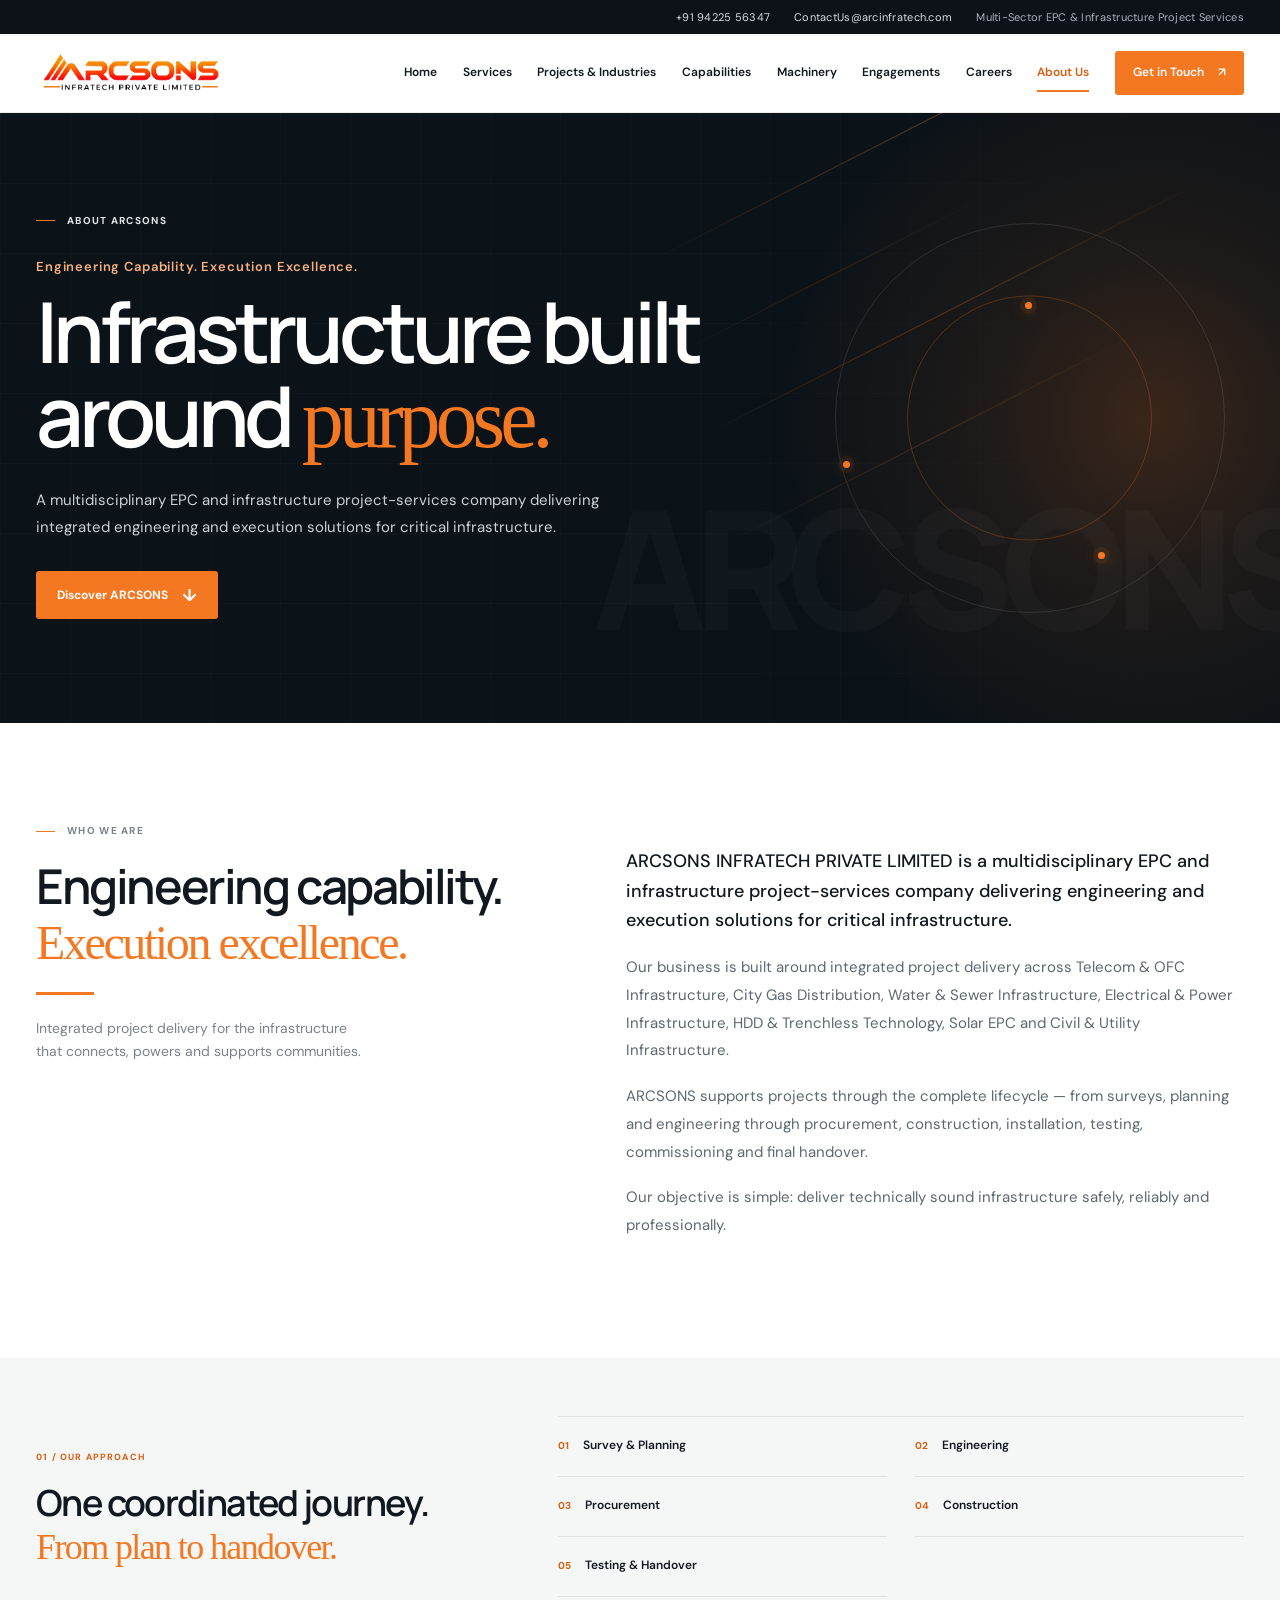
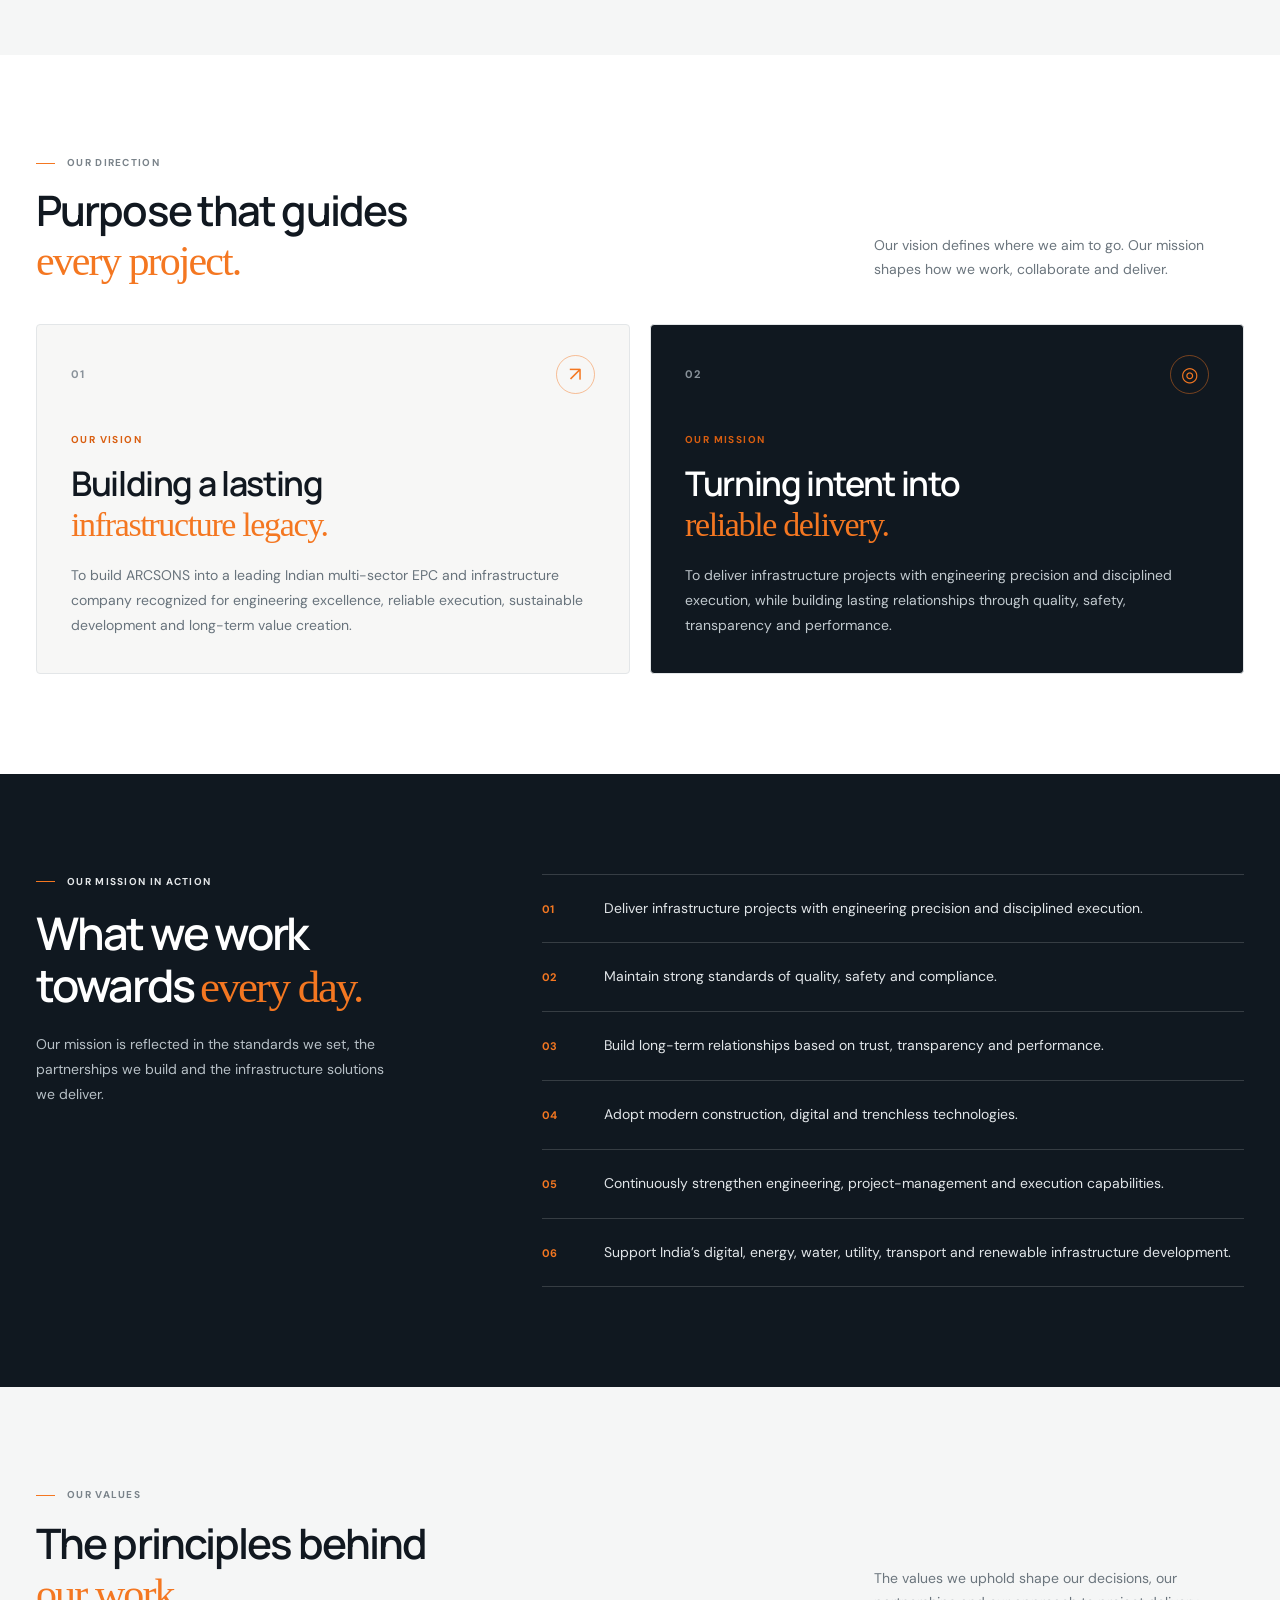
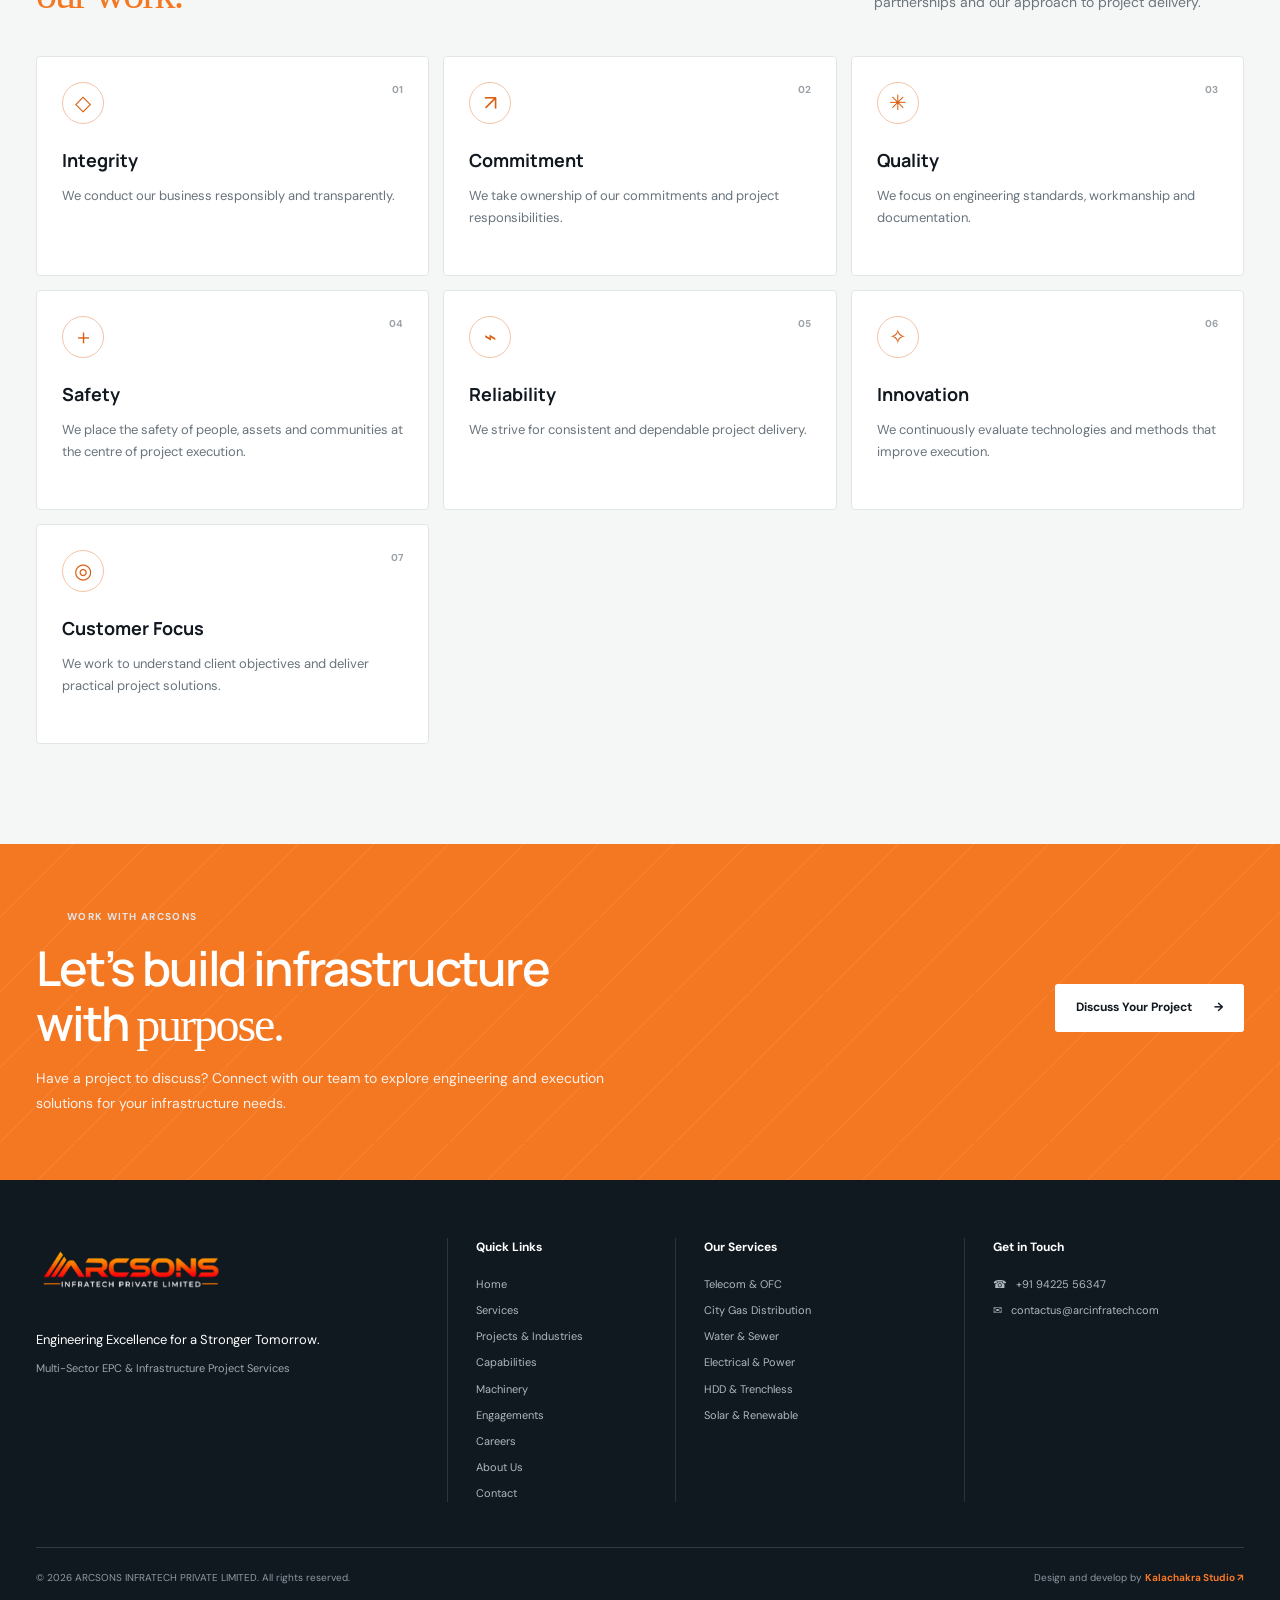
==== commit 735b089c: "Update about.html" ====
--- a/html/about.html
+++ b/html/about.html
@@ -59,7 +59,7 @@
 
     <a class="brand" href="index.html" aria-label="ARCSONS Infratech home">
   <img
-    src="Assets/Logo/Arc Logo Black.png"
+    src="../Assets/Logo/Arc Logo Black.png"
     alt="ARCSONS Infratech"
     class="brand-logo"
   />
@@ -1005,7 +1005,7 @@
 
           <!-- 07 -->
 
-          <article class="value-card value-card-wide reveal">
+          <article class="value-card reveal">
 
             <span class="value-index">
               07
@@ -1117,7 +1117,7 @@
 
      <a class="brand" href="index.html" aria-label="ARCSONS Infratech home">
   <img
-    src="Assets/Logo/Arc Logo White.png"
+    src="../Assets/Logo/Arc Logo White.png"
     alt="ARCSONS Infratech"
     class="brand-logo"
   />
